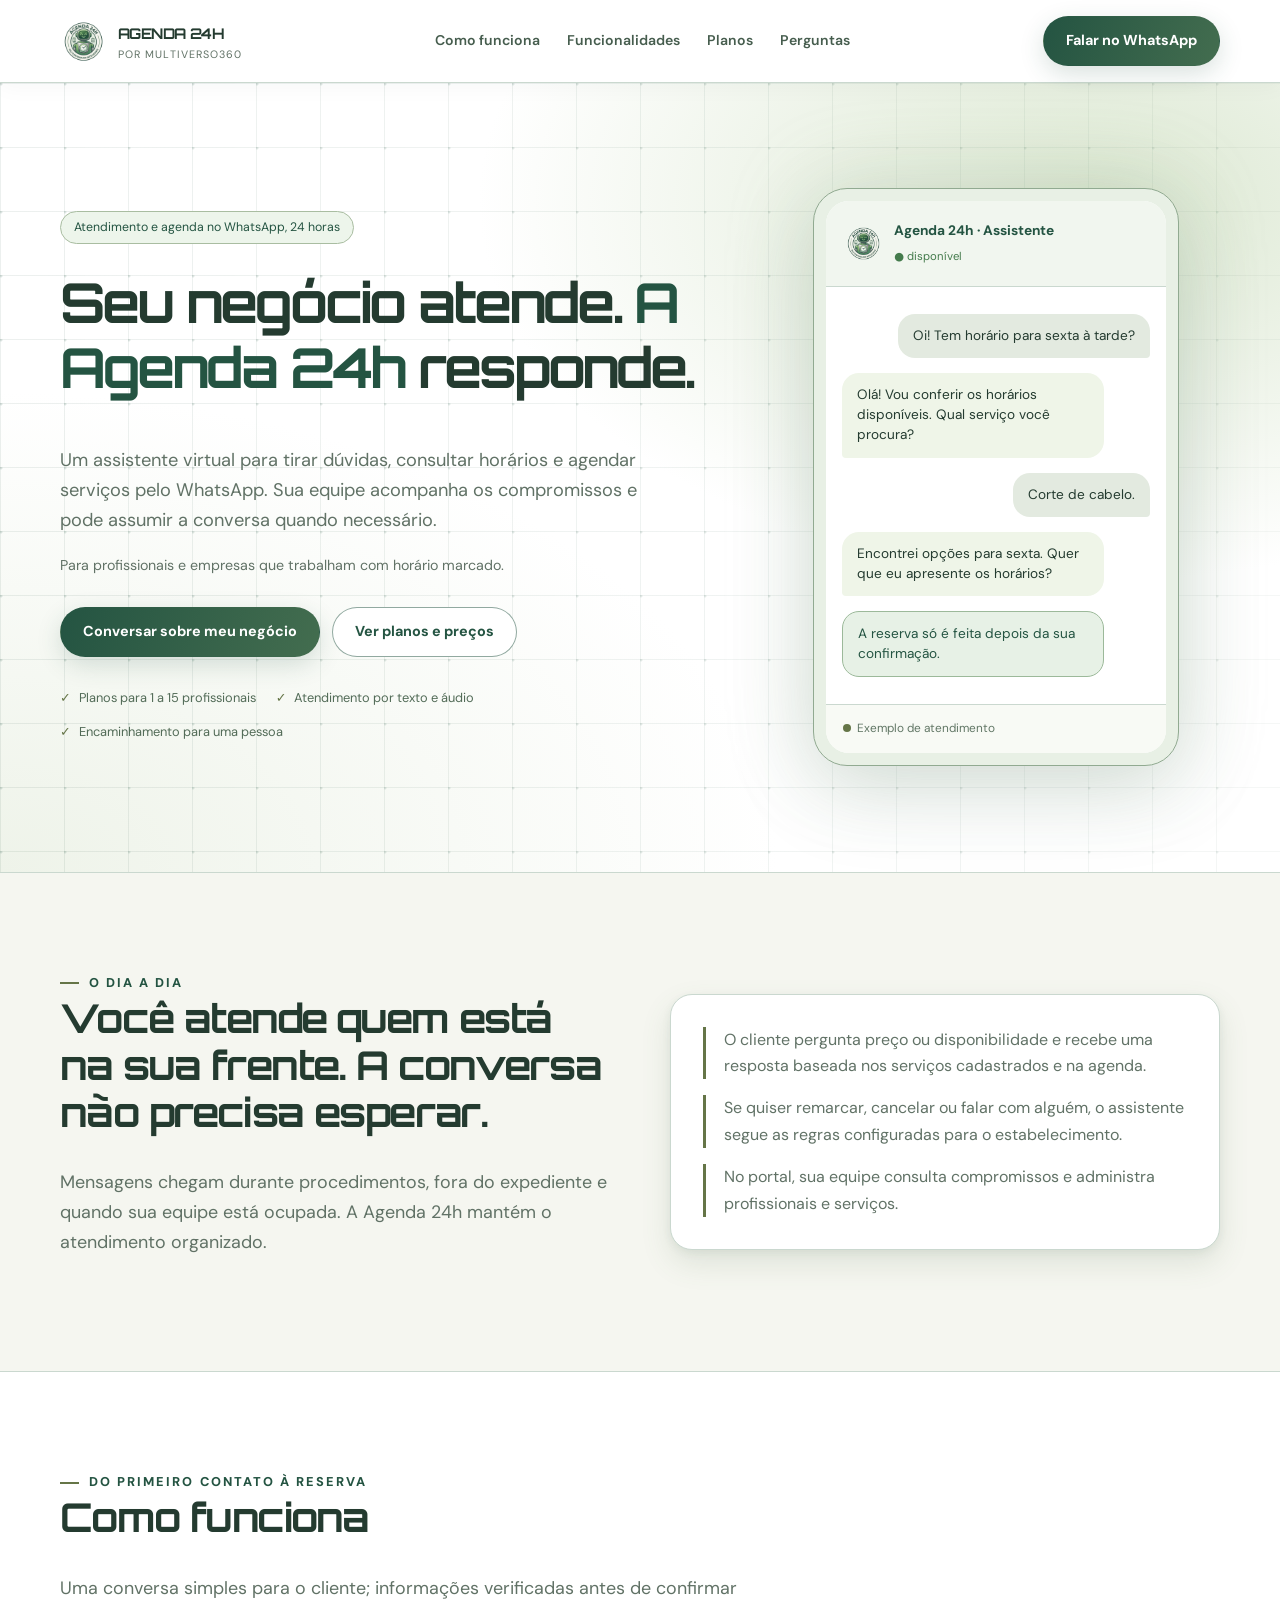
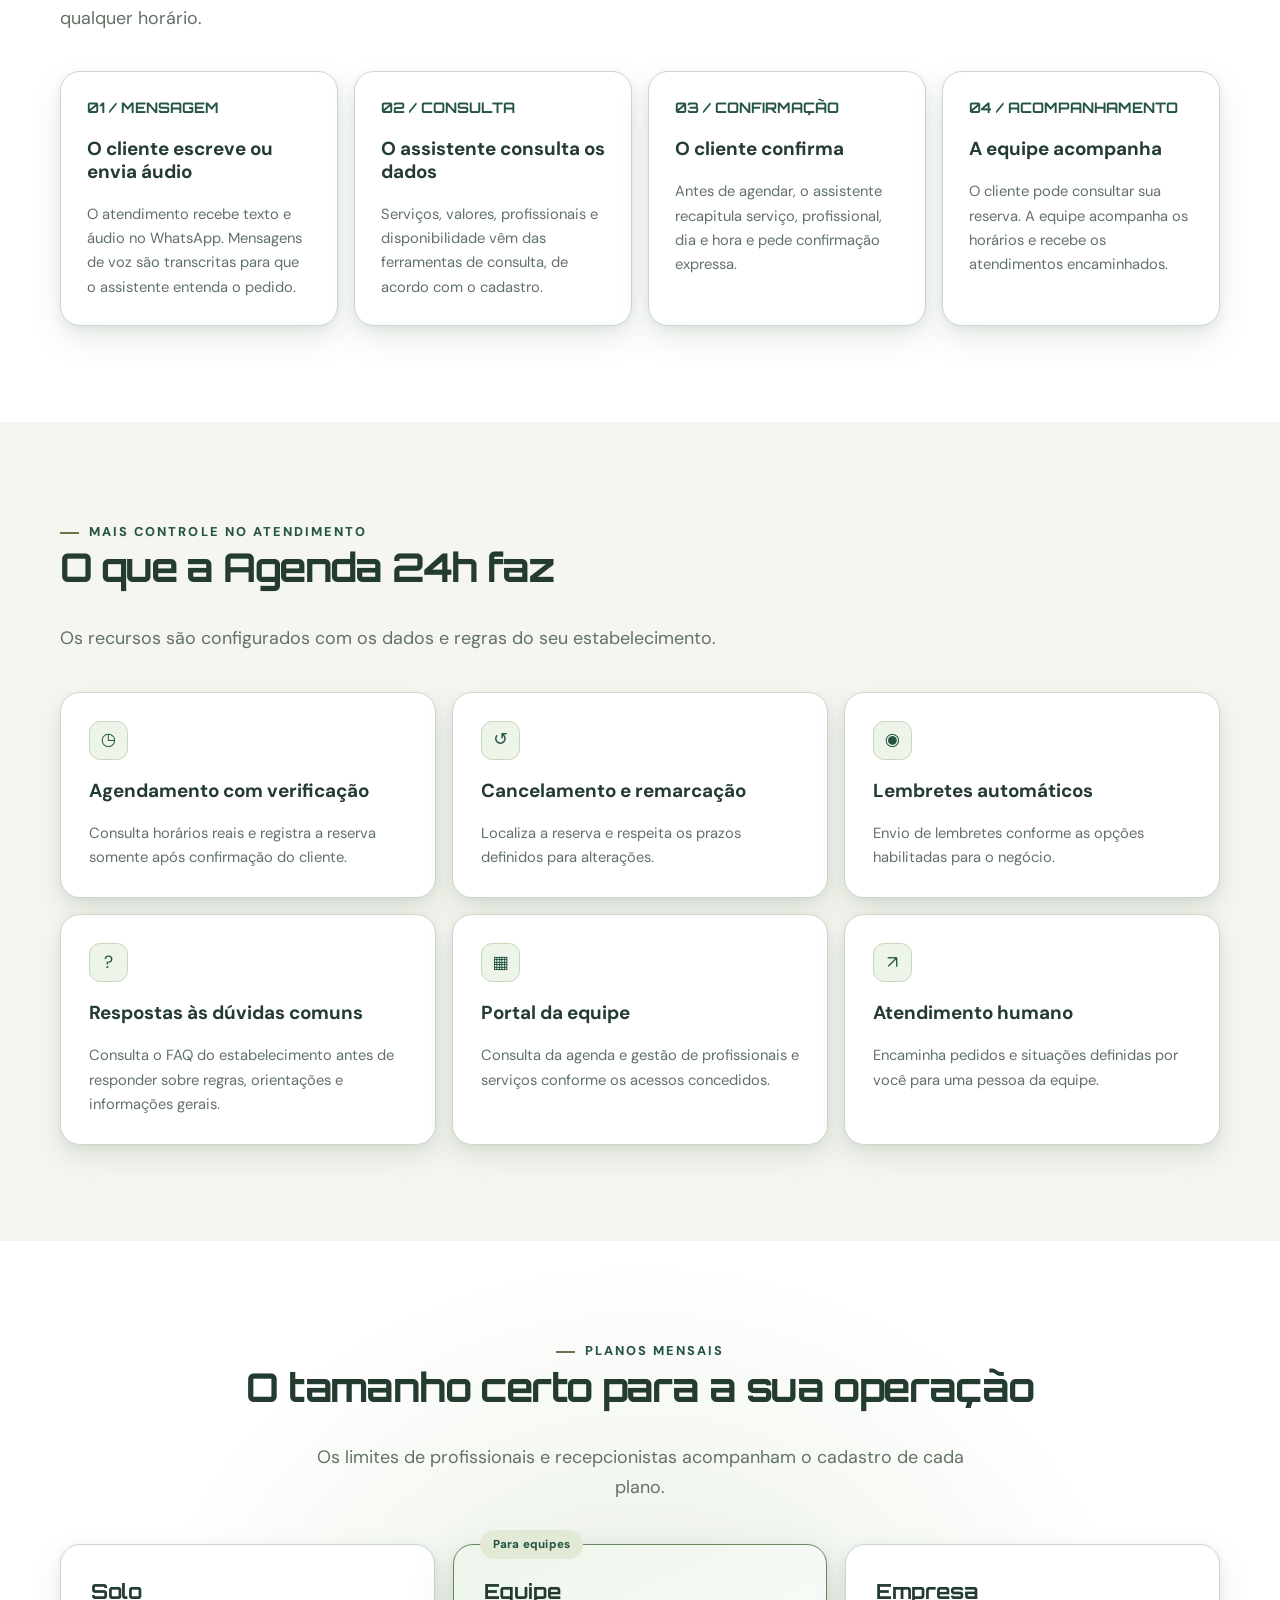
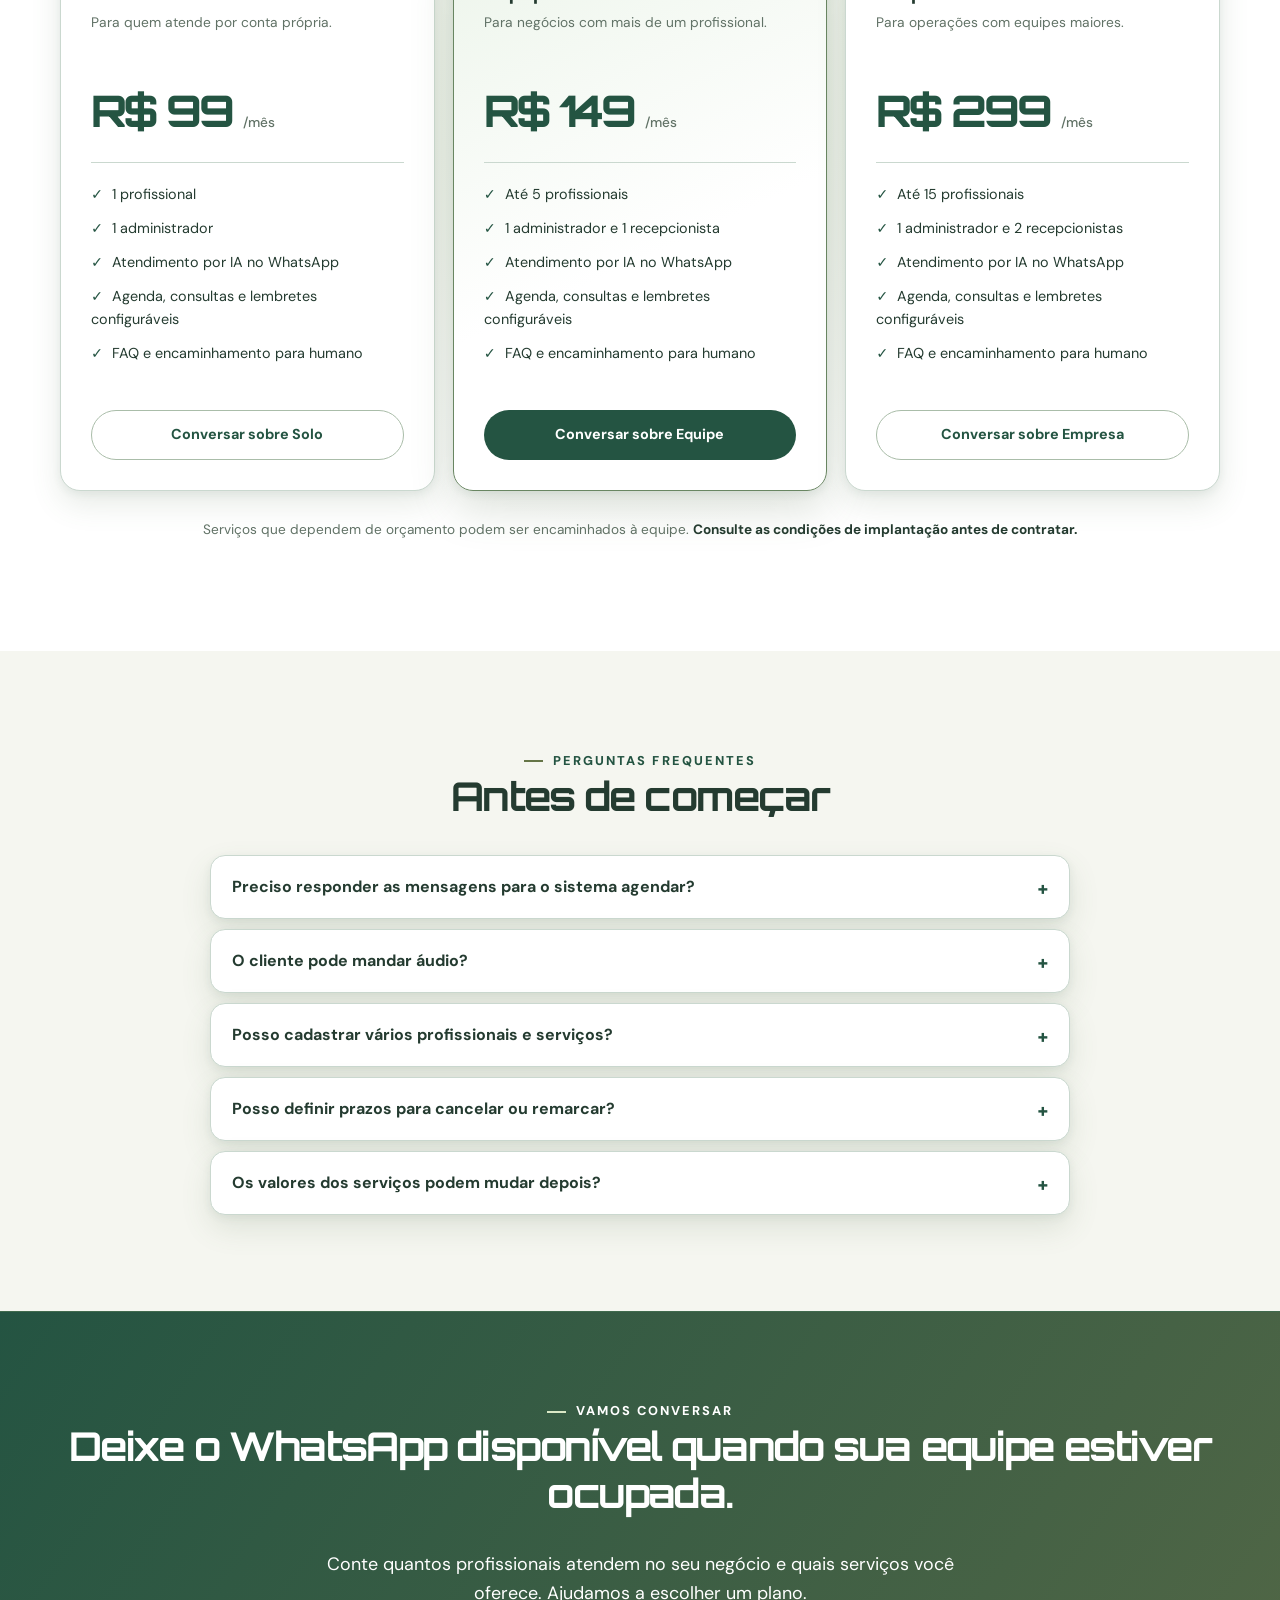
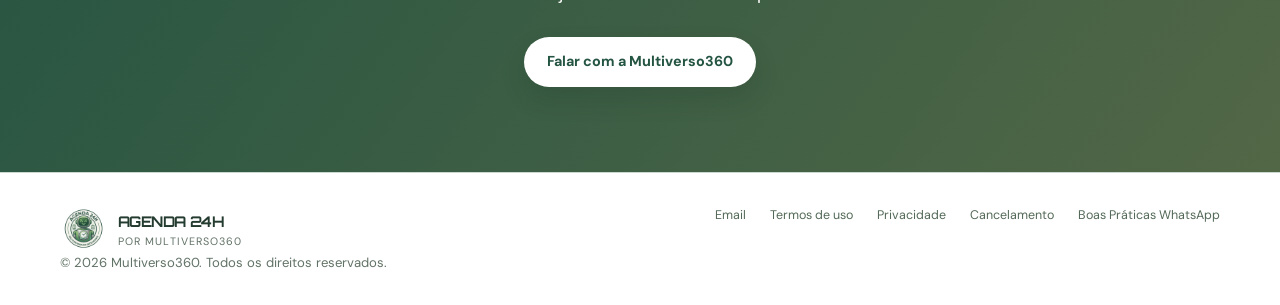
==== index.html @ 189978b4 "Adiciona SEO básico, compartilhamento e página 404" ====
<!doctype html>
<html lang="pt-BR">
<head>
<meta charset="utf-8">
<meta name="viewport" content="width=device-width, initial-scale=1">
<meta name="theme-color" content="#0d1427">
<meta name="description" content="Agenda 24h: atendimento por IA no WhatsApp, agendamentos, lembretes e gestão para profissionais e equipes. Conheça os planos Solo, Equipe e Empresa.">
<title>Agenda 24h | Atendimento e agendamentos no WhatsApp</title>
<link rel="canonical" href="https://agenda24h.multiverso360.com.br/">
<meta property="og:type" content="website">
<meta property="og:locale" content="pt_BR">
<meta property="og:site_name" content="Agenda 24h">
<meta property="og:title" content="Agenda 24h | Atendimento e agendamentos no WhatsApp">
<meta property="og:description" content="Agenda 24h: atendimento por IA no WhatsApp, agendamentos, lembretes e gestão para profissionais e equipes. Conheça os planos Solo, Equipe e Empresa.">
<meta property="og:url" content="https://agenda24h.multiverso360.com.br/">
<meta property="og:image" content="https://agenda24h.multiverso360.com.br/assets/compartilhamento.png">
<meta property="og:image:type" content="image/png">
<meta property="og:image:width" content="1200">
<meta property="og:image:height" content="630">
<meta property="og:image:alt" content="Agenda 24h por Multiverso360 — Atendimento e agendamentos no WhatsApp">
<meta name="twitter:card" content="summary_large_image">
<meta name="twitter:title" content="Agenda 24h | Atendimento e agendamentos no WhatsApp">
<meta name="twitter:description" content="Agenda 24h: atendimento por IA no WhatsApp, agendamentos, lembretes e gestão para profissionais e equipes. Conheça os planos Solo, Equipe e Empresa.">
<meta name="twitter:image" content="https://agenda24h.multiverso360.com.br/assets/compartilhamento.png">
<meta name="twitter:image:alt" content="Agenda 24h por Multiverso360 — Atendimento e agendamentos no WhatsApp">
<link rel="icon" type="image/png" href="assets/logo-agenda24h.png">
<link rel="preconnect" href="https://fonts.googleapis.com">
<link rel="preconnect" href="https://fonts.gstatic.com" crossorigin>
<link href="https://fonts.googleapis.com/css2?family=Orbitron:wght@500;700;800&family=DM+Sans:wght@400;500;600;700&display=swap" rel="stylesheet">
<link rel="stylesheet" href="assets/site.css">
</head>
<body id="top">
<header><div class="wrap header-in"><a class="brand" href="#top"><img src="assets/logo-agenda24h.png" alt="Logotipo Agenda 24h"><span><strong>AGENDA 24H</strong><small>por Multiverso360</small></span></a><nav class="nav" aria-label="Navegação principal"><a href="#como-funciona">Como funciona</a><a href="#funcionalidades">Funcionalidades</a><a href="#planos">Planos</a><a href="#perguntas">Perguntas</a></nav><a class="btn btn-green" href="https://wa.me/message/WZS76EXSH2XUH1">Falar no WhatsApp</a></div></header>
<main>
<section class="hero"><div class="wrap hero-in"><div><span class="chip">Atendimento e agenda no WhatsApp, 24 horas</span><h1>Seu negócio atende. <span class="accent">A Agenda 24h</span> responde.</h1><p>Um assistente virtual para tirar dúvidas, consultar horários e agendar serviços pelo WhatsApp. Sua equipe acompanha os compromissos e pode assumir a conversa quando necessário.</p><p class="small">Para profissionais e empresas que trabalham com horário marcado.</p><div class="hero-actions"><a class="btn btn-green" href="https://wa.me/message/WZS76EXSH2XUH1">Conversar sobre meu negócio</a><a class="btn btn-outline" href="#planos">Ver planos e preços</a></div><ul class="mini-list"><li>Planos para 1 a 15 profissionais</li><li>Atendimento por texto e áudio</li><li>Encaminhamento para uma pessoa</li></ul></div><div class="phone-shell" aria-label="Exemplo ilustrativo de conversa no WhatsApp"><div class="phone"><div class="phone-head"><img src="assets/logo-agenda24h.png" alt=""><span><b>Agenda 24h · Assistente</b><small>● disponível</small></span></div><div class="phone-messages"><div class="bubble client">Oi! Tem horário para sexta à tarde?</div><div class="bubble agent">Olá! Vou conferir os horários disponíveis. Qual serviço você procura?</div><div class="bubble client">Corte de cabelo.</div><div class="bubble agent">Encontrei opções para sexta. Quer que eu apresente os horários?</div><div class="bubble confirm">A reserva só é feita depois da sua confirmação.</div></div><div class="phone-foot"><span class="orange-dot"></span>Exemplo de atendimento</div></div></div></div></section>
<section class="section problem"><div class="wrap problem-grid"><div><span class="eyebrow">O dia a dia</span><h2>Você atende quem está na sua frente. A conversa não precisa esperar.</h2><p class="lead">Mensagens chegam durante procedimentos, fora do expediente e quando sua equipe está ocupada. A Agenda 24h mantém o atendimento organizado.</p></div><div class="problem-card"><p class="orange-line">O cliente pergunta preço ou disponibilidade e recebe uma resposta baseada nos serviços cadastrados e na agenda.</p><p class="orange-line">Se quiser remarcar, cancelar ou falar com alguém, o assistente segue as regras configuradas para o estabelecimento.</p><p class="orange-line">No portal, sua equipe consulta compromissos e administra profissionais e serviços.</p></div></div></section>
<section class="section" id="como-funciona"><div class="wrap"><span class="eyebrow">Do primeiro contato à reserva</span><h2>Como funciona</h2><p class="lead">Uma conversa simples para o cliente; informações verificadas antes de confirmar qualquer horário.</p><div class="steps"><article class="step"><span class="num">01 / MENSAGEM</span><h3>O cliente escreve ou envia áudio</h3><p>O atendimento recebe texto e áudio no WhatsApp. Mensagens de voz são transcritas para que o assistente entenda o pedido.</p></article><article class="step"><span class="num">02 / CONSULTA</span><h3>O assistente consulta os dados</h3><p>Serviços, valores, profissionais e disponibilidade vêm das ferramentas de consulta, de acordo com o cadastro.</p></article><article class="step"><span class="num">03 / CONFIRMAÇÃO</span><h3>O cliente confirma</h3><p>Antes de agendar, o assistente recapitula serviço, profissional, dia e hora e pede confirmação expressa.</p></article><article class="step"><span class="num">04 / ACOMPANHAMENTO</span><h3>A equipe acompanha</h3><p>O cliente pode consultar sua reserva. A equipe acompanha os horários e recebe os atendimentos encaminhados.</p></article></div></div></section>
<section class="section features" id="funcionalidades"><div class="wrap"><span class="eyebrow">Mais controle no atendimento</span><h2>O que a Agenda 24h faz</h2><p class="lead">Os recursos são configurados com os dados e regras do seu estabelecimento.</p><div class="feature-grid"><article class="feature"><span class="icon" aria-hidden="true">◷</span><h3>Agendamento com verificação</h3><p>Consulta horários reais e registra a reserva somente após confirmação do cliente.</p></article><article class="feature"><span class="icon" aria-hidden="true">↺</span><h3>Cancelamento e remarcação</h3><p>Localiza a reserva e respeita os prazos definidos para alterações.</p></article><article class="feature"><span class="icon" aria-hidden="true">◉</span><h3>Lembretes automáticos</h3><p>Envio de lembretes conforme as opções habilitadas para o negócio.</p></article><article class="feature"><span class="icon" aria-hidden="true">?</span><h3>Respostas às dúvidas comuns</h3><p>Consulta o FAQ do estabelecimento antes de responder sobre regras, orientações e informações gerais.</p></article><article class="feature"><span class="icon" aria-hidden="true">▦</span><h3>Portal da equipe</h3><p>Consulta da agenda e gestão de profissionais e serviços conforme os acessos concedidos.</p></article><article class="feature"><span class="icon" aria-hidden="true">↗</span><h3>Atendimento humano</h3><p>Encaminha pedidos e situações definidas por você para uma pessoa da equipe.</p></article></div></div></section>
<section class="section pricing" id="planos"><div class="wrap"><div class="center"><span class="eyebrow">Planos mensais</span><h2>O tamanho certo para a sua operação</h2><p class="lead">Os limites de profissionais e recepcionistas acompanham o cadastro de cada plano.</p></div><div class="price-grid"><article class="price"><h3>Solo</h3><p class="who">Para quem atende por conta própria.</p><div class="amount">R$ 99 <small>/mês</small></div><ul><li>1 profissional</li><li>1 administrador</li><li>Atendimento por IA no WhatsApp</li><li>Agenda, consultas e lembretes configuráveis</li><li>FAQ e encaminhamento para humano</li></ul><a class="btn btn-quiet" href="https://wa.me/message/WZS76EXSH2XUH1">Conversar sobre Solo</a></article><article class="price highlight"><span class="tag">Para equipes</span><h3>Equipe</h3><p class="who">Para negócios com mais de um profissional.</p><div class="amount">R$ 149 <small>/mês</small></div><ul><li>Até 5 profissionais</li><li>1 administrador e 1 recepcionista</li><li>Atendimento por IA no WhatsApp</li><li>Agenda, consultas e lembretes configuráveis</li><li>FAQ e encaminhamento para humano</li></ul><a class="btn btn-light" href="https://wa.me/message/WZS76EXSH2XUH1">Conversar sobre Equipe</a></article><article class="price"><h3>Empresa</h3><p class="who">Para operações com equipes maiores.</p><div class="amount">R$ 299 <small>/mês</small></div><ul><li>Até 15 profissionais</li><li>1 administrador e 2 recepcionistas</li><li>Atendimento por IA no WhatsApp</li><li>Agenda, consultas e lembretes configuráveis</li><li>FAQ e encaminhamento para humano</li></ul><a class="btn btn-quiet" href="https://wa.me/message/WZS76EXSH2XUH1">Conversar sobre Empresa</a></article></div><p class="price-note">Serviços que dependem de orçamento podem ser encaminhados à equipe. <strong>Consulte as condições de implantação antes de contratar.</strong></p></div></section>
<section class="section faq" id="perguntas"><div class="wrap"><div class="center"><span class="eyebrow">Perguntas frequentes</span><h2>Antes de começar</h2></div><div class="faq-list"><details><summary>Preciso responder as mensagens para o sistema agendar?</summary><p>O assistente consulta serviços e agenda, apresenta opções e pode concluir a reserva depois que o cliente confirmar. Pedidos de atendimento humano são encaminhados conforme a configuração.</p></details><details><summary>O cliente pode mandar áudio?</summary><p>Sim. O áudio é transcrito para texto e então processado como uma mensagem do cliente. Imagens, vídeos e outros arquivos não são atendidos pelo assistente.</p></details><details><summary>Posso cadastrar vários profissionais e serviços?</summary><p>Sim. O limite de profissionais depende do plano: Solo admite 1, Equipe até 5 e Empresa até 15. Serviços podem ser vinculados aos profissionais correspondentes.</p></details><details><summary>Posso definir prazos para cancelar ou remarcar?</summary><p>Sim. O atendimento considera os prazos configurados para cancelamento e reagendamento e pede confirmação antes de alterar a reserva.</p></details><details><summary>Os valores dos serviços podem mudar depois?</summary><p>Sim. Serviços e preços são consultados no cadastro atual. Sua equipe pode administrar essas informações conforme as permissões do portal.</p></details></div></div></section>
<section class="cta" id="contato"><div class="wrap center"><span class="eyebrow">Vamos conversar</span><h2>Deixe o WhatsApp disponível quando sua equipe estiver ocupada.</h2><p class="lead">Conte quantos profissionais atendem no seu negócio e quais serviços você oferece. Ajudamos a escolher um plano.</p><a class="btn btn-green" href="https://wa.me/message/WZS76EXSH2XUH1">Falar com a Multiverso360</a></div></section>
</main>
<footer><div class="wrap footer-grid"><div><a class="brand" href="#top"><img src="assets/logo-agenda24h.png" alt="Logotipo Agenda 24h"><span><strong>AGENDA 24H</strong><small>por Multiverso360</small></span></a><p>© 2026 Multiverso360. Todos os direitos reservados.</p></div><div class="footer-links"><a href="mailto:contato@multiverso360.com.br">Email</a><a href="termos/">Termos de uso</a><a href="privacidade/">Privacidade</a><a href="cancelamento/">Cancelamento</a><a href="compliance/">Boas Práticas WhatsApp</a></div></div></footer>
</body>
</html>
---- assets/site.css ----
:root{--bg:#0d1427;--bg-deep:#090e1e;--surface:#17213b;--surface-2:#1b2645;--stroke:#ffffff20;--text:#f4f6fc;--muted:#a5acc3;--purple:#8d48eb;--orange:#ff8b2c;--green:#22c87c;--green-dark:#129b6f;--radius:20px;color-scheme:dark}
*{box-sizing:border-box}html{scroll-behavior:smooth}body{margin:0;background:var(--bg);color:var(--text);font:16px/1.65 'DM Sans',system-ui,sans-serif}a{color:inherit}button{font:inherit}img{max-width:100%;display:block}h1,h2,h3,p{margin-top:0}h1,h2,h3{line-height:1.18}h1,h2,.tech{font-family:'Orbitron','DM Sans',sans-serif}h1{font-size:clamp(2.15rem,4.3vw,4.75rem);letter-spacing:-.055em;max-width:900px}h2{font-size:clamp(1.8rem,3.1vw,3rem);letter-spacing:-.04em}h3{font-size:1.18rem}p{color:var(--muted)}.wrap{width:min(1160px,calc(100% - 42px));margin-inline:auto}.eyebrow{font-size:.8rem;letter-spacing:.16em;text-transform:uppercase;color:#cba0ff;font-weight:800}.eyebrow:before{content:'';display:inline-block;width:19px;height:2px;background:var(--orange);vertical-align:middle;margin-right:10px}.accent{color:var(--orange)}.section{padding:96px 0}.center{text-align:center}.center .lead{margin-inline:auto}.lead{font-size:1.12rem;max-width:690px}.muted{color:var(--muted)}
header{position:sticky;z-index:20;top:0;background:#0d1427e6;border-bottom:1px solid var(--stroke);backdrop-filter:blur(18px)}.header-in{min-height:82px;display:flex;align-items:center;justify-content:space-between;gap:24px}.brand{display:flex;gap:11px;align-items:center;text-decoration:none;white-space:nowrap}.brand img{width:47px;height:47px;border-radius:50%;border:2px solid #ffffff24}.brand strong{font-family:Orbitron,sans-serif;font-size:.92rem;letter-spacing:-.04em}.brand small{display:block;font-size:.67rem;letter-spacing:.1em;color:var(--muted);text-transform:uppercase;line-height:1.2}.nav{display:flex;align-items:center;gap:27px}.nav a{text-decoration:none;color:#c0c6db;font-size:.88rem;font-weight:600}.nav a:hover,.nav a:focus-visible{color:var(--orange)}.btn{display:inline-flex;align-items:center;justify-content:center;gap:10px;min-height:48px;padding:12px 22px;border-radius:999px;font-weight:700;font-size:.9rem;text-decoration:none;border:1px solid transparent;transition:transform .2s,background .2s,box-shadow .2s;cursor:pointer;text-align:center}.btn:hover{transform:translateY(-2px)}.btn:focus-visible,a:focus-visible,summary:focus-visible{outline:3px solid var(--orange);outline-offset:4px}.btn-green{background:linear-gradient(110deg,#0b936d,#2ecb70);color:white;box-shadow:0 7px 28px #0ebc7429}.btn-outline{border-color:#a35aea68;background:#25173f69;color:white}.btn-light{background:#faf8ff;color:#211537}.btn-quiet{background:#ffffff0b;border-color:var(--stroke);color:var(--text)}
.hero{overflow:hidden;position:relative;padding:105px 0 106px;background:radial-gradient(ellipse at 86% 18%,#5f229b50 0,transparent 39%),radial-gradient(ellipse at 0 100%,#e76d2320 0,transparent 40%),var(--bg)}.hero:after{content:'';position:absolute;inset:0;background-image:linear-gradient(#ffffff05 1px,transparent 1px),linear-gradient(90deg,#ffffff05 1px,transparent 1px);background-size:80px 80px;mask-image:linear-gradient(to bottom,#000,transparent);pointer-events:none}.hero-in{position:relative;z-index:1;display:grid;grid-template-columns:1.18fr .82fr;align-items:center;gap:68px}.chip{display:inline-block;border:1px solid #b676ff43;border-radius:99px;padding:5px 13px;color:#ddd3ee;font-size:.77rem;margin-bottom:26px;background:#ffffff0a}.hero p{font-size:1.14rem;max-width:620px}.hero .small{font-size:.89rem;margin-top:18px}.hero-actions{display:flex;flex-wrap:wrap;gap:12px;margin:30px 0}.mini-list{display:flex;gap:13px 20px;flex-wrap:wrap;padding:0;margin:30px 0 0;list-style:none;color:#bac2d4;font-size:.8rem}.mini-list li:before{content:'✓';color:var(--orange);font-weight:800;margin-right:8px}
.phone-shell{max-width:366px;margin:auto;padding:12px;border:1px solid #9448e684;border-radius:34px;box-shadow:0 22px 90px #0009,0 0 80px #7134e025;background:#17213b}.phone{border-radius:23px;overflow:hidden;background:#0a1227;min-height:475px;display:flex;flex-direction:column}.phone-head{display:flex;align-items:center;gap:11px;padding:18px;background:#162440;border-bottom:1px solid #ffffff13}.phone-head img{width:39px;height:39px;border-radius:50%;border:2px solid white}.phone-head b{font-size:.86rem;display:block}.phone-head small{color:#4ce49d;font-size:.71rem}.phone-messages{display:grid;gap:15px;padding:27px 16px;align-content:start;flex:1}.bubble{padding:12px 15px;border-radius:17px;font-size:.85rem;line-height:1.48;max-width:85%}.bubble.client{background:#20385f;justify-self:end;border-bottom-right-radius:4px}.bubble.agent{background:#26204b;justify-self:start;border-bottom-left-radius:4px}.bubble.confirm{background:#153f3a;border:1px solid #32c98775}.phone-foot{padding:14px 17px;color:#8795ae;font-size:.74rem;border-top:1px solid #ffffff12}.orange-dot{width:8px;height:8px;border-radius:50%;background:var(--orange);display:inline-block;margin-right:6px}
.problem{background:var(--bg-deep);border-block:1px solid var(--stroke)}.problem-grid{display:grid;grid-template-columns:1fr 1fr;align-items:center;gap:60px}.problem h2{max-width:640px}.problem-card{border:1px solid var(--stroke);background:#18233d;padding:32px;border-radius:22px;box-shadow:0 20px 60px #0002}.problem-card p:last-child{margin-bottom:0}.orange-line{border-left:3px solid var(--orange);padding-left:18px}
.steps{display:grid;grid-template-columns:repeat(4,1fr);gap:16px;margin-top:38px}.step,.feature,.price{background:var(--surface);border:1px solid var(--stroke);border-radius:20px}.step{padding:26px}.num{color:var(--orange);font:700 .91rem Orbitron,sans-serif;display:block;margin-bottom:21px}.step p,.feature p{margin-bottom:0;font-size:.92rem}.features{background:var(--bg-deep)}.feature-grid{display:grid;grid-template-columns:repeat(3,1fr);gap:16px;margin-top:38px}.feature{padding:28px;min-height:188px}.icon{display:grid;place-items:center;width:39px;height:39px;border:1px solid #a678f155;border-radius:11px;background:#873ad526;color:#e0b1ff;margin-bottom:20px;font-size:1.1rem}
.pricing{background:radial-gradient(ellipse at 50% 45%,#4e238524,transparent 57%),var(--bg)}.price-grid{display:grid;grid-template-columns:repeat(3,1fr);gap:18px;align-items:stretch;margin-top:42px}.price{display:flex;flex-direction:column;padding:30px;position:relative}.price.highlight{border-color:#ad64f3;background:linear-gradient(160deg,#281949 0,#18223e 48%);box-shadow:0 25px 70px #873adb21}.price .tag{position:absolute;top:-15px;left:26px;background:var(--orange);color:#1c1523;border-radius:100px;padding:5px 13px;font-size:.72rem;font-weight:800;letter-spacing:.02em}.price h3{font-family:Orbitron,sans-serif;font-size:1.3rem;margin:4px 0 7px}.price .who{font-size:.86rem;min-height:47px}.amount{font:800 clamp(2.4rem,3.4vw,3.3rem)/1 Orbitron,sans-serif;letter-spacing:-.07em;margin:17px 0 30px}.amount small{font:500 .85rem 'DM Sans',sans-serif;letter-spacing:0;color:var(--muted)}.price ul{list-style:none;padding:20px 0;margin:0 0 24px;border-top:1px solid var(--stroke);display:grid;gap:10px;flex:1}.price li{font-size:.9rem}.price li:before{content:'✓';color:#b37dfc;font-weight:800;padding-right:9px}.price .btn{width:100%}.price-note{margin-top:28px;font-size:.85rem;text-align:center}.price-note strong{color:var(--text)}
.faq{background:var(--bg-deep)}.faq-list{max-width:860px;margin:35px auto 0;display:grid;gap:10px}details{background:var(--surface);border:1px solid var(--stroke);border-radius:15px;padding:17px 21px}summary{cursor:pointer;list-style:none;font-weight:700;display:flex;align-items:center;justify-content:space-between;gap:14px}summary::-webkit-details-marker{display:none}summary:after{content:'+';color:var(--orange);font:500 1.4rem Orbitron,sans-serif}details[open] summary:after{content:'−'}details p{margin:14px 0 0;font-size:.94rem}.cta{padding:85px 0;background:linear-gradient(120deg,#301b57,#132442 56%,#163544);border-top:1px solid #a35aea55}.cta .lead{margin-bottom:28px}footer{padding:32px 0;border-top:1px solid var(--stroke)}.footer-grid{display:flex;align-items:flex-start;justify-content:space-between;gap:30px;flex-wrap:wrap}.footer-grid p{font-size:.82rem;margin:0}.footer-links{display:flex;flex-wrap:wrap;gap:13px 24px}.footer-links a{color:#aeb5ca;text-decoration:none;font-size:.78rem}.footer-links a:hover{color:white}
@media(max-width:900px){.nav{display:none}.hero-in,.problem-grid{grid-template-columns:1fr}.hero{padding-top:72px}.phone-shell{margin:10px auto 0}.steps{grid-template-columns:repeat(2,1fr)}.feature-grid{grid-template-columns:repeat(2,1fr)}.price-grid{grid-template-columns:1fr}.price .who{min-height:0}}@media(max-width:560px){.wrap{width:min(100% - 32px,1160px)}.section{padding:68px 0}.header-in{min-height:72px}.header-in>.btn{padding:10px 13px;min-height:43px;font-size:.76rem}.brand img{width:40px;height:40px}.brand strong{font-size:.73rem}.brand small{font-size:.55rem}.hero{padding:55px 0 70px}.hero-in{gap:38px}.hero p{font-size:1rem}.steps,.feature-grid{grid-template-columns:1fr}.phone{min-height:420px}.problem-grid{gap:18px}.problem-card{padding:22px}.price{padding:26px}}
@media(prefers-reduced-motion:reduce){html{scroll-behavior:auto}.btn{transition:none}.btn:hover{transform:none}}
/* Identidade visual do onboarding Agenda 24h: branco, verde profundo e oliva. */
:root{--bg:#fff;--bg-deep:#f5f6f0;--surface:#fff;--surface-2:#edf5eb;--stroke:#cad8cf;--text:#243b30;--muted:#617266;--purple:#586e4d;--orange:#657547;--green:#245442;--green-dark:#173f30;color-scheme:light}
body{background:#fff;color:var(--text)}
p{color:var(--muted)}
.eyebrow{color:var(--green)}
.eyebrow:before{background:var(--orange)}
.accent{color:var(--green)}
header{background:#ffffffed;border-color:var(--stroke);box-shadow:0 3px 22px #243b300a}
.brand img{border:2px solid #d4e0d1;box-shadow:0 3px 13px #24544218}
.nav a{color:#465d4e}
.nav a:hover,.nav a:focus-visible{color:var(--green)}
.btn:focus-visible,a:focus-visible,summary:focus-visible{outline-color:var(--orange)}
.btn-green{background:linear-gradient(110deg,#245442,#436d4f);color:#fff;box-shadow:0 8px 25px #2454422b}
.btn-green:hover{background:linear-gradient(110deg,#173f30,#245442)}
.btn-outline{border-color:#24544280;background:#fff;color:var(--green)}
.btn-light{background:var(--green);color:#fff}
.btn-quiet{background:#fff;border-color:#aabda9;color:var(--green)}
.hero{background:radial-gradient(ellipse at 86% 15%,#dce8d2 0,transparent 40%),radial-gradient(ellipse at 0 100%,#eef3e9 0,transparent 43%),#fff}
.hero:after{background-image:linear-gradient(#2454420b 1px,transparent 1px),linear-gradient(90deg,#2454420b 1px,transparent 1px)}
.chip{border-color:#a9bda1;background:#edf5eb;color:var(--green)}
.hero .small{color:#617266}
.mini-list{color:#526b57}
.mini-list li:before{color:var(--orange)}
.phone-shell{border-color:#91aa91;background:#e8f0e5;box-shadow:0 25px 85px #24544228,0 0 85px #bccfb44a}
.phone{background:#fff}
.phone-head{background:#f1f6ef;border-bottom:1px solid var(--stroke)}
.phone-head b{color:var(--green)}
.phone-head small{color:#447b4c}
.phone-head img{border-color:#d5e3d1}
.bubble{color:var(--text)}
.bubble.client{background:#e3eae0}
.bubble.agent{background:#eff5e8}
.bubble.confirm{background:#e7f1e6;border-color:#9cb99a;color:#245442}
.phone-foot{color:#627766;border-top-color:var(--stroke);background:#f8faf5}
.orange-dot{background:var(--orange)}
.problem{background:var(--bg-deep);border-color:var(--stroke)}
.problem-card{background:#fff;border-color:var(--stroke);box-shadow:0 18px 45px #2454420b}
.orange-line{border-left-color:var(--orange)}
.step,.feature,.price{background:#fff;border-color:var(--stroke);box-shadow:0 8px 30px #24544208}
.num{color:var(--green)}
.features{background:var(--bg-deep)}
.icon{border-color:#c7d9bd;background:#edf5eb;color:var(--green)}
.pricing{background:radial-gradient(ellipse at 50% 45%,#e7eee2 0,transparent 55%),#fff}
.price.highlight{border-color:#698662;background:linear-gradient(155deg,#edf5eb,#fff 56%);box-shadow:0 25px 70px #24544216}
.price .tag{background:#e2ead5;color:var(--green)}
.amount{color:var(--green)}
.price ul{border-top-color:var(--stroke)}
.price li:before{color:var(--green)}
.faq{background:var(--bg-deep)}
details{background:#fff;border-color:var(--stroke)}
summary:after{color:var(--green)}
.cta{background:linear-gradient(125deg,#245442,#526746);border-top-color:#406a4d}
.cta h2,.cta .eyebrow,.cta p{color:#fff}
.cta .eyebrow:before{background:#dae8c6}
.cta .btn-green{background:#fff;color:#245442;box-shadow:0 12px 25px #142c1d29}
.cta .btn-green:hover{background:#eaf1e6}
footer{background:#fff;border-top-color:var(--stroke)}
.footer-links a{color:#536957}
.footer-links a:hover{color:var(--green)}
/* A malha e os reflexos continuam discretos, mas agora perceptíveis no branco. */
.hero:after{
  background-image:
    radial-gradient(circle at 1px 1px,#24544235 1.2px,transparent 1.8px),
    linear-gradient(#2454421e 1px,transparent 1px),
    linear-gradient(90deg,#2454421e 1px,transparent 1px);
  background-size:64px 64px,64px 64px,64px 64px;
  mask-image:linear-gradient(90deg,#000b,#0008 75%,#0006);
}
.brand img,.phone-head img{border:0;box-shadow:none;background:transparent;border-radius:0}
.step,.feature,.price,.problem-card,details{
  box-shadow:0 13px 30px #586e4d24,0 3px 9px #24544212;
}
.price.highlight{
  box-shadow:0 18px 42px #586e4d35,0 3px 9px #24544215;
}
@media(max-width:560px){
  .header-in{gap:10px}
  .brand{gap:6px}
  .brand img{width:42px;height:42px;flex:none}
  .header-in>.btn{padding:9px 11px;font-size:.73rem;line-height:1.15}
  .hero{padding:42px 0 58px}
  .hero h1{font-size:clamp(1.95rem,8.1vw,2.5rem);letter-spacing:-.045em}
  .hero-actions{display:grid;grid-template-columns:1fr;gap:11px}
  .hero-actions .btn{width:100%;min-height:50px}
  .mini-list{gap:7px 16px;margin-top:22px}
  .phone-shell{width:min(100%,330px);padding:8px;border-radius:27px}
  .phone{min-height:370px;border-radius:21px}
  .phone-messages{gap:10px;padding:17px 13px}
  .bubble{padding:10px 12px;font-size:.81rem}
  .section{padding:58px 0}
  .step,.feature,.price{padding:23px}
  .cta{padding:64px 0}
  .cta .btn{width:100%}
}
@media(max-width:360px){
  .header-in>.btn{max-width:118px;padding:8px}
  .brand strong{font-size:.67rem}
  .brand small{font-size:.49rem}
}
/* Páginas legais: mesmas cores, tipografia, malha e sombras da landing. */
.legal-page{background:#f5f6f0}
.legal-main{
  padding:54px 0 96px;
  background:
    radial-gradient(ellipse at 90% 0,#d9e7d155,transparent 35%),
    linear-gradient(#24544210 1px,transparent 1px),
    linear-gradient(90deg,#24544210 1px,transparent 1px),#f5f6f0;
  background-size:auto,64px 64px,64px 64px,auto;
}
.legal-main .back-link{display:block;max-width:860px;margin:0 auto 26px;color:var(--green);font-weight:700;text-decoration:none}
.legal-main .back-link:hover{text-decoration:underline}
.legal-article{max-width:860px;margin:auto}
.legal-article>header{
  position:static;
  padding:36px 40px;
  background:#fff;
  border:1px solid var(--stroke);
  border-top:4px solid #657547;
  border-radius:20px;
  backdrop-filter:none;
  box-shadow:0 13px 30px #586e4d24,0 3px 9px #24544212;
}
.legal-article>header p:first-child{color:var(--green);font-size:.81rem;text-transform:uppercase;letter-spacing:.12em;font-weight:800}
.legal-article h1{font-size:clamp(1.65rem,3.2vw,2.65rem);letter-spacing:-.035em;margin:12px 0 18px;max-width:100%}
.legal-article>header p:last-child{font-size:.88rem;margin:0}
.legal-article section{
  margin-top:15px;padding:28px 36px;
  background:#fff;border:1px solid var(--stroke);border-radius:18px;
  box-shadow:0 13px 30px #586e4d24,0 3px 9px #24544212;
}
.legal-article h2{font-family:Orbitron,'DM Sans',sans-serif;font-size:clamp(1.06rem,2vw,1.36rem);letter-spacing:-.02em;margin:0 0 16px}
.legal-article h2 span{color:var(--green)}
.legal-article p{margin:0 0 11px;color:#465d4e}
.legal-article p:last-child{margin-bottom:0}
.legal-article ul{margin:10px 0 16px;padding-left:23px;color:#465d4e}
.legal-article li{padding-left:3px;margin-bottom:7px}
.legal-article li::marker{color:var(--green)}
.legal-article strong{color:var(--text)}
.legal-article a{color:var(--green);text-underline-offset:3px}
.legal-page .footer-links{max-width:650px;justify-content:flex-end}
@media(max-width:560px){
  .legal-main{padding:30px 0 60px;background-size:auto,50px 50px,50px 50px,auto}
  .legal-main .back-link{margin-bottom:16px}
  .legal-article>header{padding:24px 20px}
  .legal-article section{padding:23px 20px;margin-top:12px}
  .legal-article h2{line-height:1.4}
  .legal-page .footer-links{justify-content:flex-start}
}
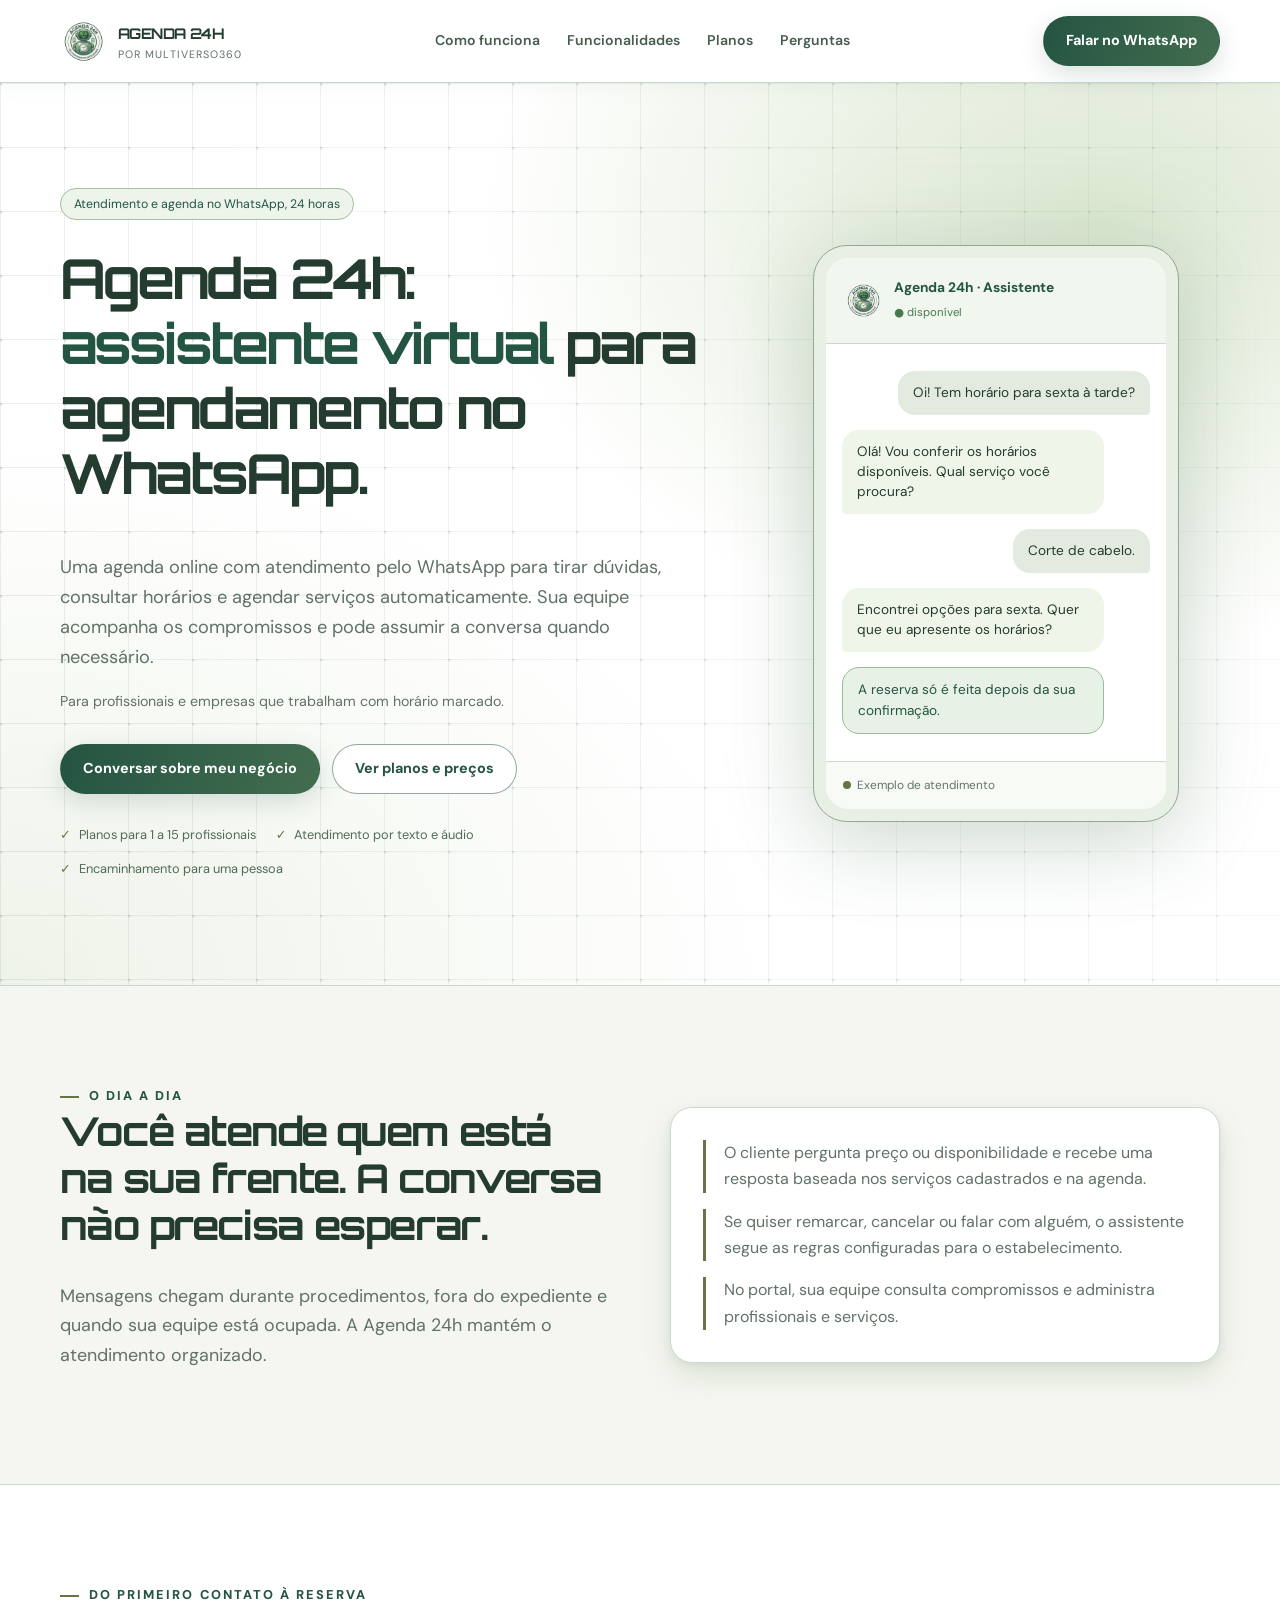
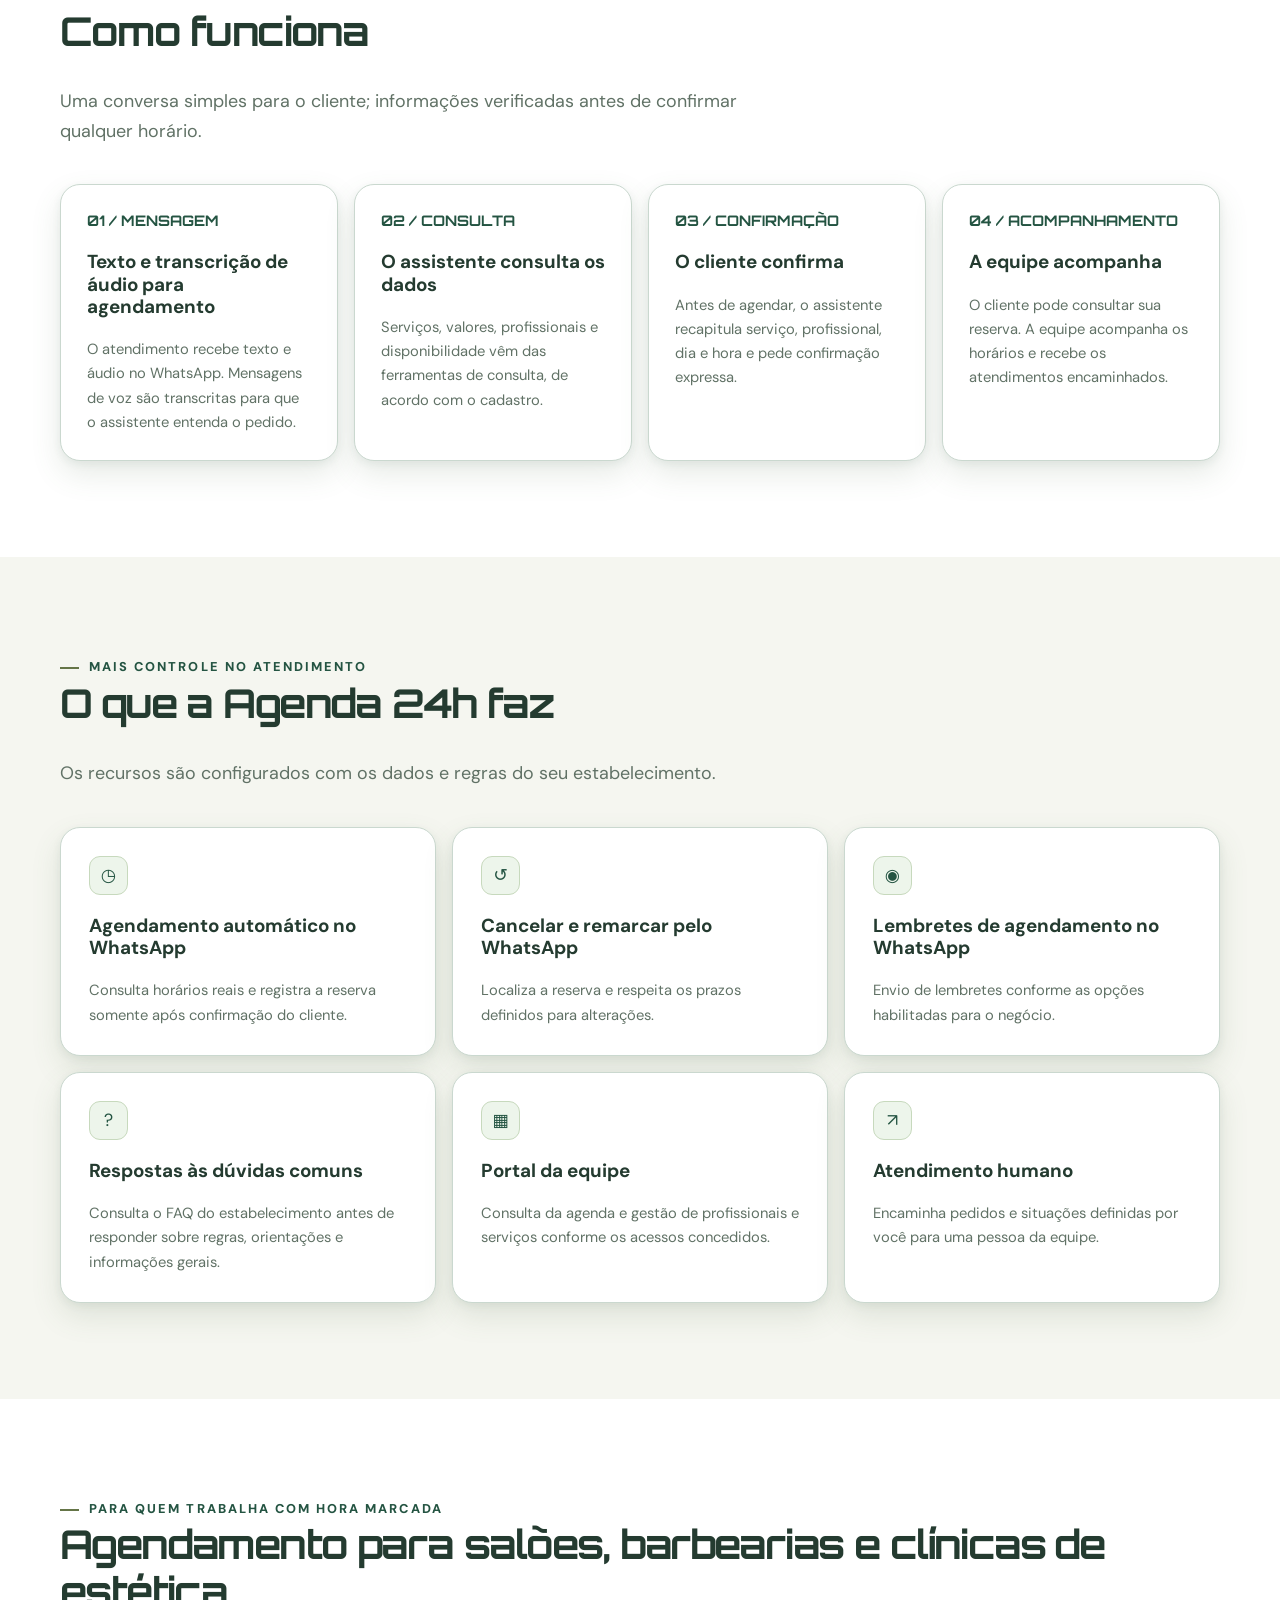
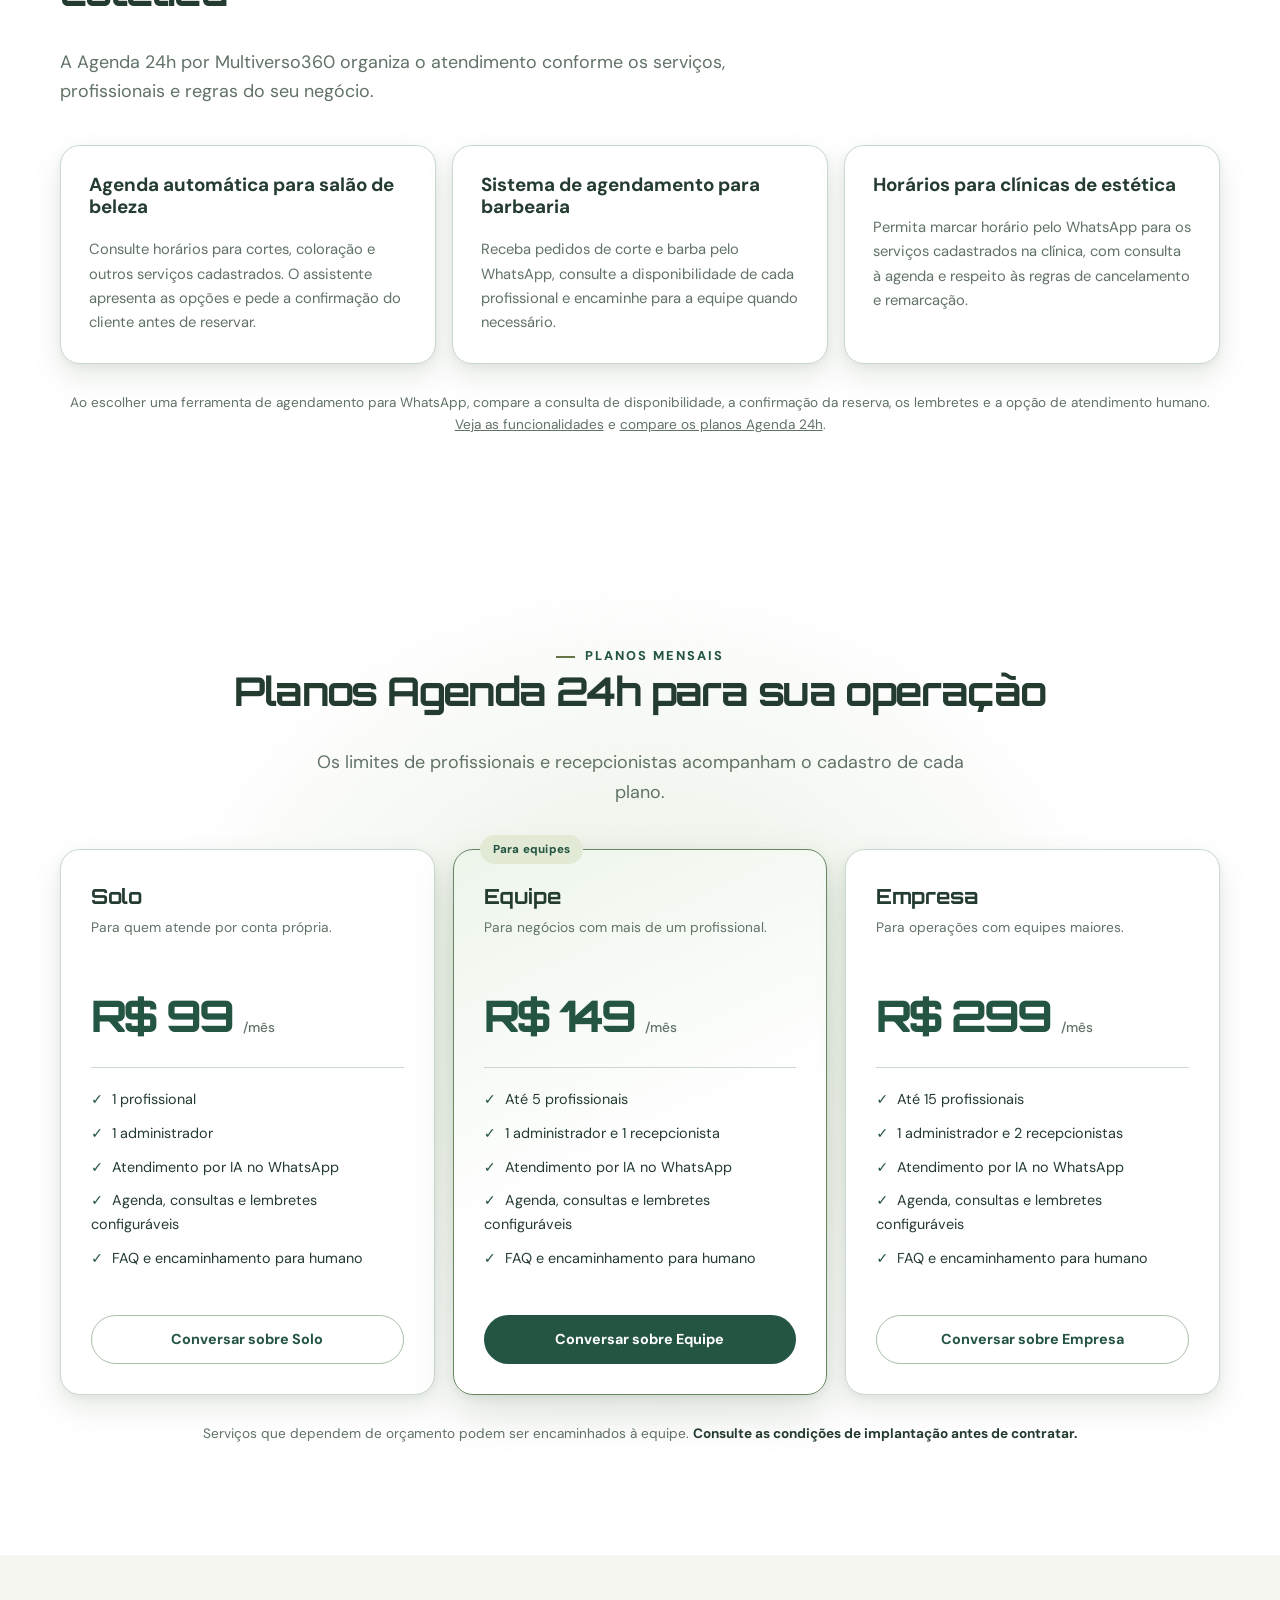
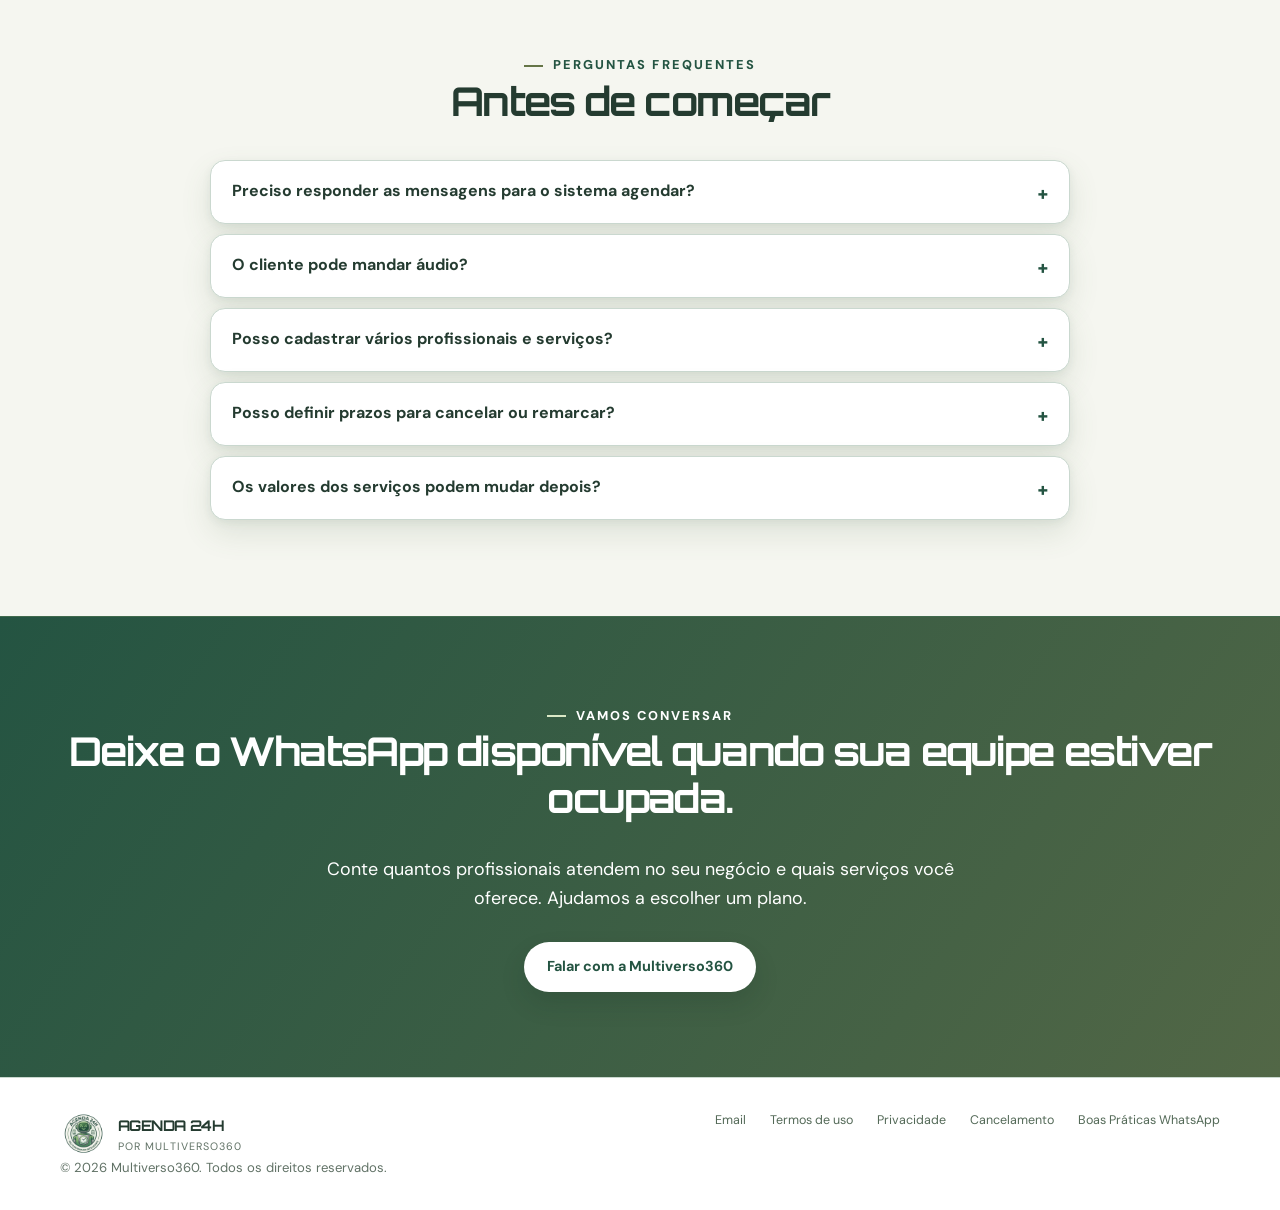
==== commit dde25a21: "Aplica palavras-chave e adiciona verificação do Search Console" ====
--- a/index.html
+++ b/index.html
@@ -2,16 +2,17 @@
 <html lang="pt-BR">
 <head>
 <meta charset="utf-8">
+<meta name="google-site-verification" content="t2CrMDCQaLZrujqn9kYbkGLIVsclf9Ve39tZScOdKpU">
 <meta name="viewport" content="width=device-width, initial-scale=1">
 <meta name="theme-color" content="#0d1427">
-<meta name="description" content="Agenda 24h: atendimento por IA no WhatsApp, agendamentos, lembretes e gestão para profissionais e equipes. Conheça os planos Solo, Equipe e Empresa.">
-<title>Agenda 24h | Atendimento e agendamentos no WhatsApp</title>
+<meta name="description" content="Agenda 24h por Multiverso360: assistente virtual para agendamento automático no WhatsApp, lembretes e remarcações. Conheça os planos para seu negócio.">
+<title>Agendamento automático no WhatsApp | Agenda 24h</title>
 <link rel="canonical" href="https://agenda24h.multiverso360.com.br/">
 <meta property="og:type" content="website">
 <meta property="og:locale" content="pt_BR">
 <meta property="og:site_name" content="Agenda 24h">
-<meta property="og:title" content="Agenda 24h | Atendimento e agendamentos no WhatsApp">
-<meta property="og:description" content="Agenda 24h: atendimento por IA no WhatsApp, agendamentos, lembretes e gestão para profissionais e equipes. Conheça os planos Solo, Equipe e Empresa.">
+<meta property="og:title" content="Agendamento automático no WhatsApp | Agenda 24h">
+<meta property="og:description" content="Agenda 24h por Multiverso360: assistente virtual para agendamento automático no WhatsApp, lembretes e remarcações. Conheça os planos para seu negócio.">
 <meta property="og:url" content="https://agenda24h.multiverso360.com.br/">
 <meta property="og:image" content="https://agenda24h.multiverso360.com.br/assets/compartilhamento.png">
 <meta property="og:image:type" content="image/png">
@@ -19,8 +20,8 @@
 <meta property="og:image:height" content="630">
 <meta property="og:image:alt" content="Agenda 24h por Multiverso360 — Atendimento e agendamentos no WhatsApp">
 <meta name="twitter:card" content="summary_large_image">
-<meta name="twitter:title" content="Agenda 24h | Atendimento e agendamentos no WhatsApp">
-<meta name="twitter:description" content="Agenda 24h: atendimento por IA no WhatsApp, agendamentos, lembretes e gestão para profissionais e equipes. Conheça os planos Solo, Equipe e Empresa.">
+<meta name="twitter:title" content="Agendamento automático no WhatsApp | Agenda 24h">
+<meta name="twitter:description" content="Agenda 24h por Multiverso360: assistente virtual para agendamento automático no WhatsApp, lembretes e remarcações. Conheça os planos para seu negócio.">
 <meta name="twitter:image" content="https://agenda24h.multiverso360.com.br/assets/compartilhamento.png">
 <meta name="twitter:image:alt" content="Agenda 24h por Multiverso360 — Atendimento e agendamentos no WhatsApp">
 <link rel="icon" type="image/png" href="assets/logo-agenda24h.png">
@@ -28,15 +29,112 @@
 <link rel="preconnect" href="https://fonts.gstatic.com" crossorigin>
 <link href="https://fonts.googleapis.com/css2?family=Orbitron:wght@500;700;800&family=DM+Sans:wght@400;500;600;700&display=swap" rel="stylesheet">
 <link rel="stylesheet" href="assets/site.css">
+<script defer src="assets/analytics.js"></script>
+<script type="application/ld+json">
+{
+  "@context": "https://schema.org",
+  "@graph": [
+    {
+      "@type": "Organization",
+      "@id": "https://agenda24h.multiverso360.com.br/#organizacao",
+      "name": "Multiverso360",
+      "logo": "https://agenda24h.multiverso360.com.br/assets/logo-agenda24h.png",
+      "email": "contato@multiverso360.com.br"
+    },
+    {
+      "@type": "WebSite",
+      "@id": "https://agenda24h.multiverso360.com.br/#site",
+      "url": "https://agenda24h.multiverso360.com.br/",
+      "name": "Agenda 24h",
+      "inLanguage": "pt-BR",
+      "publisher": {
+        "@id": "https://agenda24h.multiverso360.com.br/#organizacao"
+      }
+    },
+    {
+      "@type": "SoftwareApplication",
+      "@id": "https://agenda24h.multiverso360.com.br/#software",
+      "name": "Agenda 24h",
+      "url": "https://agenda24h.multiverso360.com.br/",
+      "description": "Agenda 24h por Multiverso360: assistente virtual para agendamento automático no WhatsApp, lembretes e remarcações. Conheça os planos para seu negócio.",
+      "applicationCategory": "BusinessApplication",
+      "inLanguage": "pt-BR",
+      "publisher": {
+        "@id": "https://agenda24h.multiverso360.com.br/#organizacao"
+      },
+      "featureList": [
+        "Agendamento automático no WhatsApp",
+        "Cancelar e remarcar pelo WhatsApp",
+        "Lembretes de agendamento no WhatsApp",
+        "Respostas às dúvidas comuns",
+        "Portal da equipe",
+        "Atendimento humano"
+      ]
+    },
+    {
+      "@type": "FAQPage",
+      "@id": "https://agenda24h.multiverso360.com.br/#perguntas",
+      "url": "https://agenda24h.multiverso360.com.br/#perguntas",
+      "inLanguage": "pt-BR",
+      "isPartOf": {
+        "@id": "https://agenda24h.multiverso360.com.br/#site"
+      },
+      "mainEntity": [
+        {
+          "@type": "Question",
+          "name": "Preciso responder as mensagens para o sistema agendar?",
+          "acceptedAnswer": {
+            "@type": "Answer",
+            "text": "O assistente consulta serviços e agenda, apresenta opções e pode concluir a reserva depois que o cliente confirmar. Pedidos de atendimento humano são encaminhados conforme a configuração."
+          }
+        },
+        {
+          "@type": "Question",
+          "name": "O cliente pode mandar áudio?",
+          "acceptedAnswer": {
+            "@type": "Answer",
+            "text": "Sim. O áudio é transcrito para texto e então processado como uma mensagem do cliente. Imagens, vídeos e outros arquivos não são atendidos pelo assistente."
+          }
+        },
+        {
+          "@type": "Question",
+          "name": "Posso cadastrar vários profissionais e serviços?",
+          "acceptedAnswer": {
+            "@type": "Answer",
+            "text": "Sim. O limite de profissionais depende do plano: Solo admite 1, Equipe até 5 e Empresa até 15. Serviços podem ser vinculados aos profissionais correspondentes."
+          }
+        },
+        {
+          "@type": "Question",
+          "name": "Posso definir prazos para cancelar ou remarcar?",
+          "acceptedAnswer": {
+            "@type": "Answer",
+            "text": "Sim. O atendimento considera os prazos configurados para cancelamento e reagendamento e pede confirmação antes de alterar a reserva."
+          }
+        },
+        {
+          "@type": "Question",
+          "name": "Os valores dos serviços podem mudar depois?",
+          "acceptedAnswer": {
+            "@type": "Answer",
+            "text": "Sim. Serviços e preços são consultados no cadastro atual. Sua equipe pode administrar essas informações conforme as permissões do portal."
+          }
+        }
+      ]
+    }
+  ]
+}
+</script>
 </head>
 <body id="top">
 <header><div class="wrap header-in"><a class="brand" href="#top"><img src="assets/logo-agenda24h.png" alt="Logotipo Agenda 24h"><span><strong>AGENDA 24H</strong><small>por Multiverso360</small></span></a><nav class="nav" aria-label="Navegação principal"><a href="#como-funciona">Como funciona</a><a href="#funcionalidades">Funcionalidades</a><a href="#planos">Planos</a><a href="#perguntas">Perguntas</a></nav><a class="btn btn-green" href="https://wa.me/message/WZS76EXSH2XUH1">Falar no WhatsApp</a></div></header>
 <main>
-<section class="hero"><div class="wrap hero-in"><div><span class="chip">Atendimento e agenda no WhatsApp, 24 horas</span><h1>Seu negócio atende. <span class="accent">A Agenda 24h</span> responde.</h1><p>Um assistente virtual para tirar dúvidas, consultar horários e agendar serviços pelo WhatsApp. Sua equipe acompanha os compromissos e pode assumir a conversa quando necessário.</p><p class="small">Para profissionais e empresas que trabalham com horário marcado.</p><div class="hero-actions"><a class="btn btn-green" href="https://wa.me/message/WZS76EXSH2XUH1">Conversar sobre meu negócio</a><a class="btn btn-outline" href="#planos">Ver planos e preços</a></div><ul class="mini-list"><li>Planos para 1 a 15 profissionais</li><li>Atendimento por texto e áudio</li><li>Encaminhamento para uma pessoa</li></ul></div><div class="phone-shell" aria-label="Exemplo ilustrativo de conversa no WhatsApp"><div class="phone"><div class="phone-head"><img src="assets/logo-agenda24h.png" alt=""><span><b>Agenda 24h · Assistente</b><small>● disponível</small></span></div><div class="phone-messages"><div class="bubble client">Oi! Tem horário para sexta à tarde?</div><div class="bubble agent">Olá! Vou conferir os horários disponíveis. Qual serviço você procura?</div><div class="bubble client">Corte de cabelo.</div><div class="bubble agent">Encontrei opções para sexta. Quer que eu apresente os horários?</div><div class="bubble confirm">A reserva só é feita depois da sua confirmação.</div></div><div class="phone-foot"><span class="orange-dot"></span>Exemplo de atendimento</div></div></div></div></section>
+<section class="hero"><div class="wrap hero-in"><div><span class="chip">Atendimento e agenda no WhatsApp, 24 horas</span><h1>Agenda 24h: <span class="accent">assistente virtual</span> para agendamento no WhatsApp.</h1><p>Uma agenda online com atendimento pelo WhatsApp para tirar dúvidas, consultar horários e agendar serviços automaticamente. Sua equipe acompanha os compromissos e pode assumir a conversa quando necessário.</p><p class="small">Para profissionais e empresas que trabalham com horário marcado.</p><div class="hero-actions"><a class="btn btn-green" href="https://wa.me/message/WZS76EXSH2XUH1">Conversar sobre meu negócio</a><a class="btn btn-outline" href="#planos">Ver planos e preços</a></div><ul class="mini-list"><li>Planos para 1 a 15 profissionais</li><li>Atendimento por texto e áudio</li><li>Encaminhamento para uma pessoa</li></ul></div><div class="phone-shell" aria-label="Exemplo ilustrativo de conversa no WhatsApp"><div class="phone"><div class="phone-head"><img src="assets/logo-agenda24h.png" alt=""><span><b>Agenda 24h · Assistente</b><small>● disponível</small></span></div><div class="phone-messages"><div class="bubble client">Oi! Tem horário para sexta à tarde?</div><div class="bubble agent">Olá! Vou conferir os horários disponíveis. Qual serviço você procura?</div><div class="bubble client">Corte de cabelo.</div><div class="bubble agent">Encontrei opções para sexta. Quer que eu apresente os horários?</div><div class="bubble confirm">A reserva só é feita depois da sua confirmação.</div></div><div class="phone-foot"><span class="orange-dot"></span>Exemplo de atendimento</div></div></div></div></section>
 <section class="section problem"><div class="wrap problem-grid"><div><span class="eyebrow">O dia a dia</span><h2>Você atende quem está na sua frente. A conversa não precisa esperar.</h2><p class="lead">Mensagens chegam durante procedimentos, fora do expediente e quando sua equipe está ocupada. A Agenda 24h mantém o atendimento organizado.</p></div><div class="problem-card"><p class="orange-line">O cliente pergunta preço ou disponibilidade e recebe uma resposta baseada nos serviços cadastrados e na agenda.</p><p class="orange-line">Se quiser remarcar, cancelar ou falar com alguém, o assistente segue as regras configuradas para o estabelecimento.</p><p class="orange-line">No portal, sua equipe consulta compromissos e administra profissionais e serviços.</p></div></div></section>
-<section class="section" id="como-funciona"><div class="wrap"><span class="eyebrow">Do primeiro contato à reserva</span><h2>Como funciona</h2><p class="lead">Uma conversa simples para o cliente; informações verificadas antes de confirmar qualquer horário.</p><div class="steps"><article class="step"><span class="num">01 / MENSAGEM</span><h3>O cliente escreve ou envia áudio</h3><p>O atendimento recebe texto e áudio no WhatsApp. Mensagens de voz são transcritas para que o assistente entenda o pedido.</p></article><article class="step"><span class="num">02 / CONSULTA</span><h3>O assistente consulta os dados</h3><p>Serviços, valores, profissionais e disponibilidade vêm das ferramentas de consulta, de acordo com o cadastro.</p></article><article class="step"><span class="num">03 / CONFIRMAÇÃO</span><h3>O cliente confirma</h3><p>Antes de agendar, o assistente recapitula serviço, profissional, dia e hora e pede confirmação expressa.</p></article><article class="step"><span class="num">04 / ACOMPANHAMENTO</span><h3>A equipe acompanha</h3><p>O cliente pode consultar sua reserva. A equipe acompanha os horários e recebe os atendimentos encaminhados.</p></article></div></div></section>
-<section class="section features" id="funcionalidades"><div class="wrap"><span class="eyebrow">Mais controle no atendimento</span><h2>O que a Agenda 24h faz</h2><p class="lead">Os recursos são configurados com os dados e regras do seu estabelecimento.</p><div class="feature-grid"><article class="feature"><span class="icon" aria-hidden="true">◷</span><h3>Agendamento com verificação</h3><p>Consulta horários reais e registra a reserva somente após confirmação do cliente.</p></article><article class="feature"><span class="icon" aria-hidden="true">↺</span><h3>Cancelamento e remarcação</h3><p>Localiza a reserva e respeita os prazos definidos para alterações.</p></article><article class="feature"><span class="icon" aria-hidden="true">◉</span><h3>Lembretes automáticos</h3><p>Envio de lembretes conforme as opções habilitadas para o negócio.</p></article><article class="feature"><span class="icon" aria-hidden="true">?</span><h3>Respostas às dúvidas comuns</h3><p>Consulta o FAQ do estabelecimento antes de responder sobre regras, orientações e informações gerais.</p></article><article class="feature"><span class="icon" aria-hidden="true">▦</span><h3>Portal da equipe</h3><p>Consulta da agenda e gestão de profissionais e serviços conforme os acessos concedidos.</p></article><article class="feature"><span class="icon" aria-hidden="true">↗</span><h3>Atendimento humano</h3><p>Encaminha pedidos e situações definidas por você para uma pessoa da equipe.</p></article></div></div></section>
-<section class="section pricing" id="planos"><div class="wrap"><div class="center"><span class="eyebrow">Planos mensais</span><h2>O tamanho certo para a sua operação</h2><p class="lead">Os limites de profissionais e recepcionistas acompanham o cadastro de cada plano.</p></div><div class="price-grid"><article class="price"><h3>Solo</h3><p class="who">Para quem atende por conta própria.</p><div class="amount">R$ 99 <small>/mês</small></div><ul><li>1 profissional</li><li>1 administrador</li><li>Atendimento por IA no WhatsApp</li><li>Agenda, consultas e lembretes configuráveis</li><li>FAQ e encaminhamento para humano</li></ul><a class="btn btn-quiet" href="https://wa.me/message/WZS76EXSH2XUH1">Conversar sobre Solo</a></article><article class="price highlight"><span class="tag">Para equipes</span><h3>Equipe</h3><p class="who">Para negócios com mais de um profissional.</p><div class="amount">R$ 149 <small>/mês</small></div><ul><li>Até 5 profissionais</li><li>1 administrador e 1 recepcionista</li><li>Atendimento por IA no WhatsApp</li><li>Agenda, consultas e lembretes configuráveis</li><li>FAQ e encaminhamento para humano</li></ul><a class="btn btn-light" href="https://wa.me/message/WZS76EXSH2XUH1">Conversar sobre Equipe</a></article><article class="price"><h3>Empresa</h3><p class="who">Para operações com equipes maiores.</p><div class="amount">R$ 299 <small>/mês</small></div><ul><li>Até 15 profissionais</li><li>1 administrador e 2 recepcionistas</li><li>Atendimento por IA no WhatsApp</li><li>Agenda, consultas e lembretes configuráveis</li><li>FAQ e encaminhamento para humano</li></ul><a class="btn btn-quiet" href="https://wa.me/message/WZS76EXSH2XUH1">Conversar sobre Empresa</a></article></div><p class="price-note">Serviços que dependem de orçamento podem ser encaminhados à equipe. <strong>Consulte as condições de implantação antes de contratar.</strong></p></div></section>
+<section class="section" id="como-funciona"><div class="wrap"><span class="eyebrow">Do primeiro contato à reserva</span><h2>Como funciona</h2><p class="lead">Uma conversa simples para o cliente; informações verificadas antes de confirmar qualquer horário.</p><div class="steps"><article class="step"><span class="num">01 / MENSAGEM</span><h3>Texto e transcrição de áudio para agendamento</h3><p>O atendimento recebe texto e áudio no WhatsApp. Mensagens de voz são transcritas para que o assistente entenda o pedido.</p></article><article class="step"><span class="num">02 / CONSULTA</span><h3>O assistente consulta os dados</h3><p>Serviços, valores, profissionais e disponibilidade vêm das ferramentas de consulta, de acordo com o cadastro.</p></article><article class="step"><span class="num">03 / CONFIRMAÇÃO</span><h3>O cliente confirma</h3><p>Antes de agendar, o assistente recapitula serviço, profissional, dia e hora e pede confirmação expressa.</p></article><article class="step"><span class="num">04 / ACOMPANHAMENTO</span><h3>A equipe acompanha</h3><p>O cliente pode consultar sua reserva. A equipe acompanha os horários e recebe os atendimentos encaminhados.</p></article></div></div></section>
+<section class="section features" id="funcionalidades"><div class="wrap"><span class="eyebrow">Mais controle no atendimento</span><h2>O que a Agenda 24h faz</h2><p class="lead">Os recursos são configurados com os dados e regras do seu estabelecimento.</p><div class="feature-grid"><article class="feature"><span class="icon" aria-hidden="true">◷</span><h3>Agendamento automático no WhatsApp</h3><p>Consulta horários reais e registra a reserva somente após confirmação do cliente.</p></article><article class="feature"><span class="icon" aria-hidden="true">↺</span><h3>Cancelar e remarcar pelo WhatsApp</h3><p>Localiza a reserva e respeita os prazos definidos para alterações.</p></article><article class="feature"><span class="icon" aria-hidden="true">◉</span><h3>Lembretes de agendamento no WhatsApp</h3><p>Envio de lembretes conforme as opções habilitadas para o negócio.</p></article><article class="feature"><span class="icon" aria-hidden="true">?</span><h3>Respostas às dúvidas comuns</h3><p>Consulta o FAQ do estabelecimento antes de responder sobre regras, orientações e informações gerais.</p></article><article class="feature"><span class="icon" aria-hidden="true">▦</span><h3>Portal da equipe</h3><p>Consulta da agenda e gestão de profissionais e serviços conforme os acessos concedidos.</p></article><article class="feature"><span class="icon" aria-hidden="true">↗</span><h3>Atendimento humano</h3><p>Encaminha pedidos e situações definidas por você para uma pessoa da equipe.</p></article></div></div></section>
+<section class="section" id="para-quem"><div class="wrap"><span class="eyebrow">Para quem trabalha com hora marcada</span><h2>Agendamento para salões, barbearias e clínicas de estética</h2><p class="lead">A Agenda 24h por Multiverso360 organiza o atendimento conforme os serviços, profissionais e regras do seu negócio.</p><div class="feature-grid"><article class="feature"><h3>Agenda automática para salão de beleza</h3><p>Consulte horários para cortes, coloração e outros serviços cadastrados. O assistente apresenta as opções e pede a confirmação do cliente antes de reservar.</p></article><article class="feature"><h3>Sistema de agendamento para barbearia</h3><p>Receba pedidos de corte e barba pelo WhatsApp, consulte a disponibilidade de cada profissional e encaminhe para a equipe quando necessário.</p></article><article class="feature"><h3>Horários para clínicas de estética</h3><p>Permita marcar horário pelo WhatsApp para os serviços cadastrados na clínica, com consulta à agenda e respeito às regras de cancelamento e remarcação.</p></article></div><p class="price-note">Ao escolher uma ferramenta de agendamento para WhatsApp, compare a consulta de disponibilidade, a confirmação da reserva, os lembretes e a opção de atendimento humano. <a href="#funcionalidades">Veja as funcionalidades</a> e <a href="#planos">compare os planos Agenda 24h</a>.</p></div></section>
+<section class="section pricing" id="planos"><div class="wrap"><div class="center"><span class="eyebrow">Planos mensais</span><h2>Planos Agenda 24h para sua operação</h2><p class="lead">Os limites de profissionais e recepcionistas acompanham o cadastro de cada plano.</p></div><div class="price-grid"><article class="price"><h3>Solo</h3><p class="who">Para quem atende por conta própria.</p><div class="amount">R$ 99 <small>/mês</small></div><ul><li>1 profissional</li><li>1 administrador</li><li>Atendimento por IA no WhatsApp</li><li>Agenda, consultas e lembretes configuráveis</li><li>FAQ e encaminhamento para humano</li></ul><a class="btn btn-quiet" href="https://wa.me/message/WZS76EXSH2XUH1">Conversar sobre Solo</a></article><article class="price highlight"><span class="tag">Para equipes</span><h3>Equipe</h3><p class="who">Para negócios com mais de um profissional.</p><div class="amount">R$ 149 <small>/mês</small></div><ul><li>Até 5 profissionais</li><li>1 administrador e 1 recepcionista</li><li>Atendimento por IA no WhatsApp</li><li>Agenda, consultas e lembretes configuráveis</li><li>FAQ e encaminhamento para humano</li></ul><a class="btn btn-light" href="https://wa.me/message/WZS76EXSH2XUH1">Conversar sobre Equipe</a></article><article class="price"><h3>Empresa</h3><p class="who">Para operações com equipes maiores.</p><div class="amount">R$ 299 <small>/mês</small></div><ul><li>Até 15 profissionais</li><li>1 administrador e 2 recepcionistas</li><li>Atendimento por IA no WhatsApp</li><li>Agenda, consultas e lembretes configuráveis</li><li>FAQ e encaminhamento para humano</li></ul><a class="btn btn-quiet" href="https://wa.me/message/WZS76EXSH2XUH1">Conversar sobre Empresa</a></article></div><p class="price-note">Serviços que dependem de orçamento podem ser encaminhados à equipe. <strong>Consulte as condições de implantação antes de contratar.</strong></p></div></section>
 <section class="section faq" id="perguntas"><div class="wrap"><div class="center"><span class="eyebrow">Perguntas frequentes</span><h2>Antes de começar</h2></div><div class="faq-list"><details><summary>Preciso responder as mensagens para o sistema agendar?</summary><p>O assistente consulta serviços e agenda, apresenta opções e pode concluir a reserva depois que o cliente confirmar. Pedidos de atendimento humano são encaminhados conforme a configuração.</p></details><details><summary>O cliente pode mandar áudio?</summary><p>Sim. O áudio é transcrito para texto e então processado como uma mensagem do cliente. Imagens, vídeos e outros arquivos não são atendidos pelo assistente.</p></details><details><summary>Posso cadastrar vários profissionais e serviços?</summary><p>Sim. O limite de profissionais depende do plano: Solo admite 1, Equipe até 5 e Empresa até 15. Serviços podem ser vinculados aos profissionais correspondentes.</p></details><details><summary>Posso definir prazos para cancelar ou remarcar?</summary><p>Sim. O atendimento considera os prazos configurados para cancelamento e reagendamento e pede confirmação antes de alterar a reserva.</p></details><details><summary>Os valores dos serviços podem mudar depois?</summary><p>Sim. Serviços e preços são consultados no cadastro atual. Sua equipe pode administrar essas informações conforme as permissões do portal.</p></details></div></div></section>
 <section class="cta" id="contato"><div class="wrap center"><span class="eyebrow">Vamos conversar</span><h2>Deixe o WhatsApp disponível quando sua equipe estiver ocupada.</h2><p class="lead">Conte quantos profissionais atendem no seu negócio e quais serviços você oferece. Ajudamos a escolher um plano.</p><a class="btn btn-green" href="https://wa.me/message/WZS76EXSH2XUH1">Falar com a Multiverso360</a></div></section>
 </main>
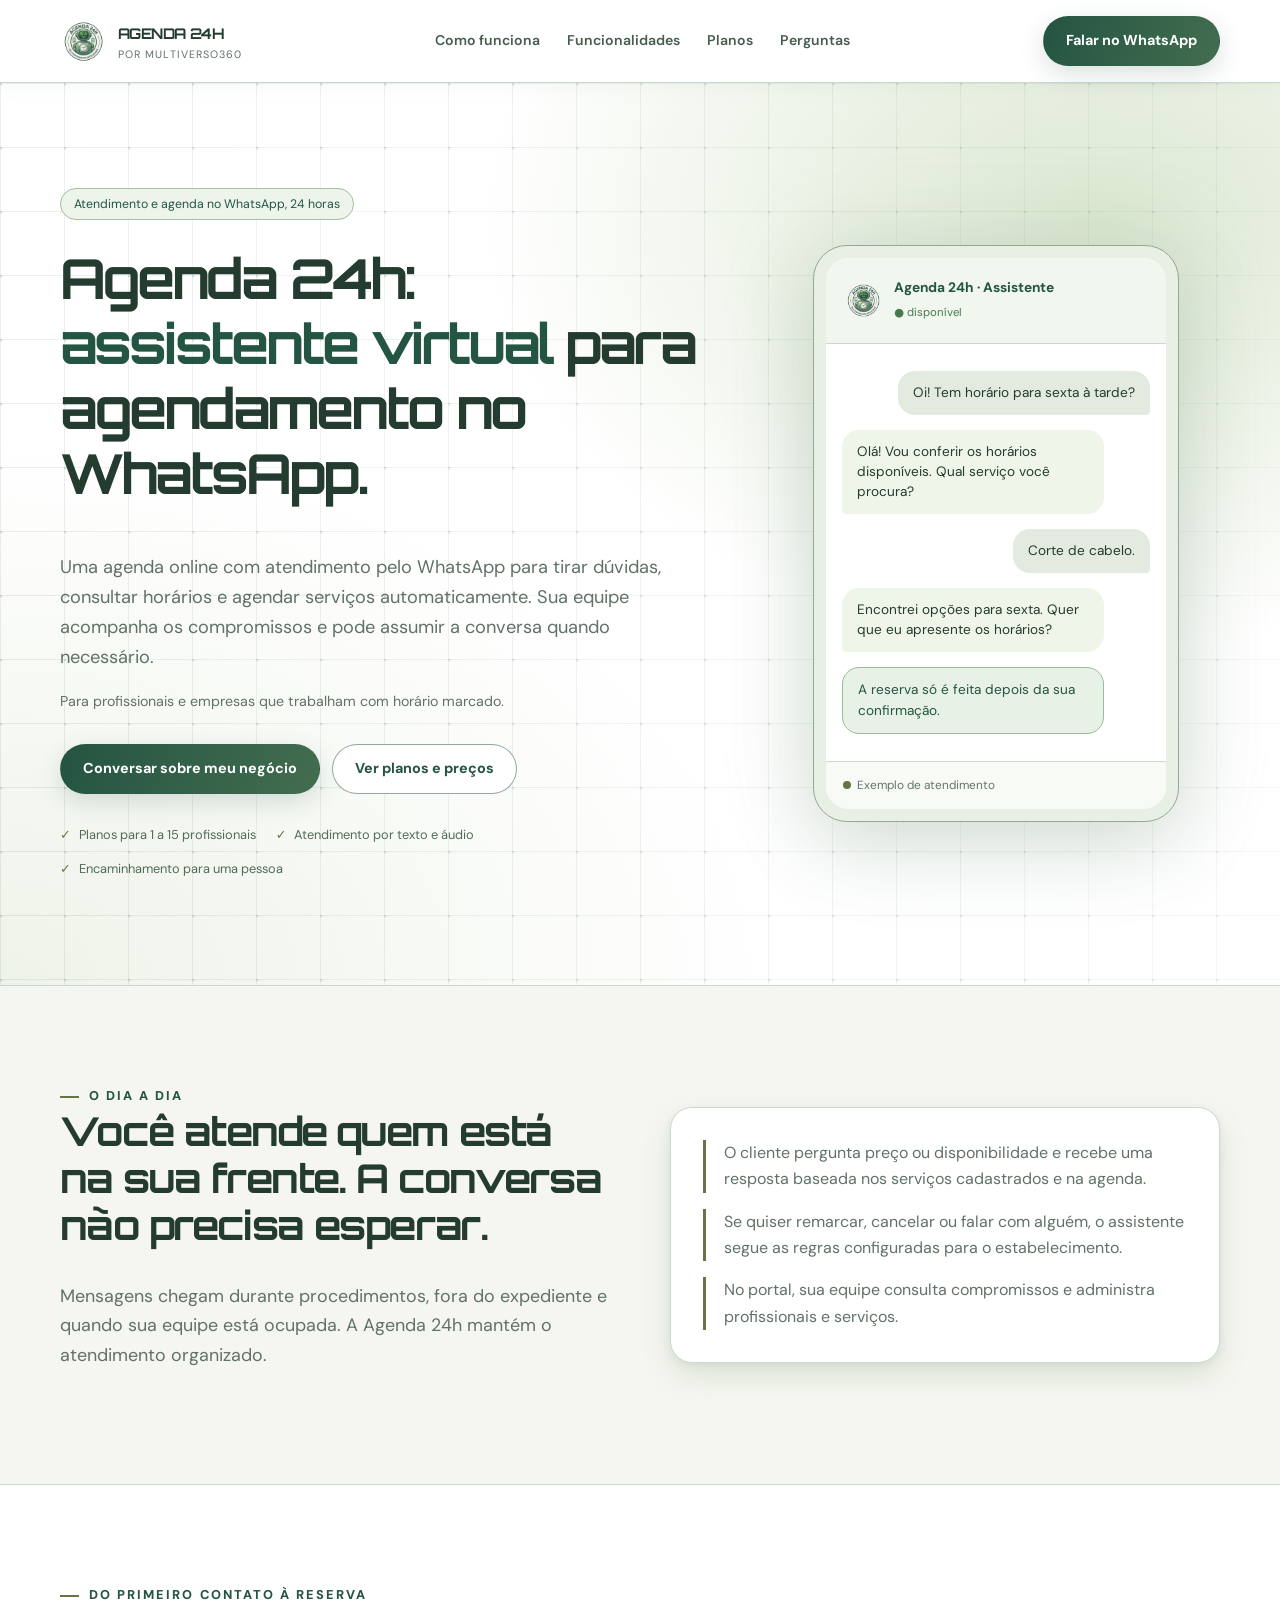
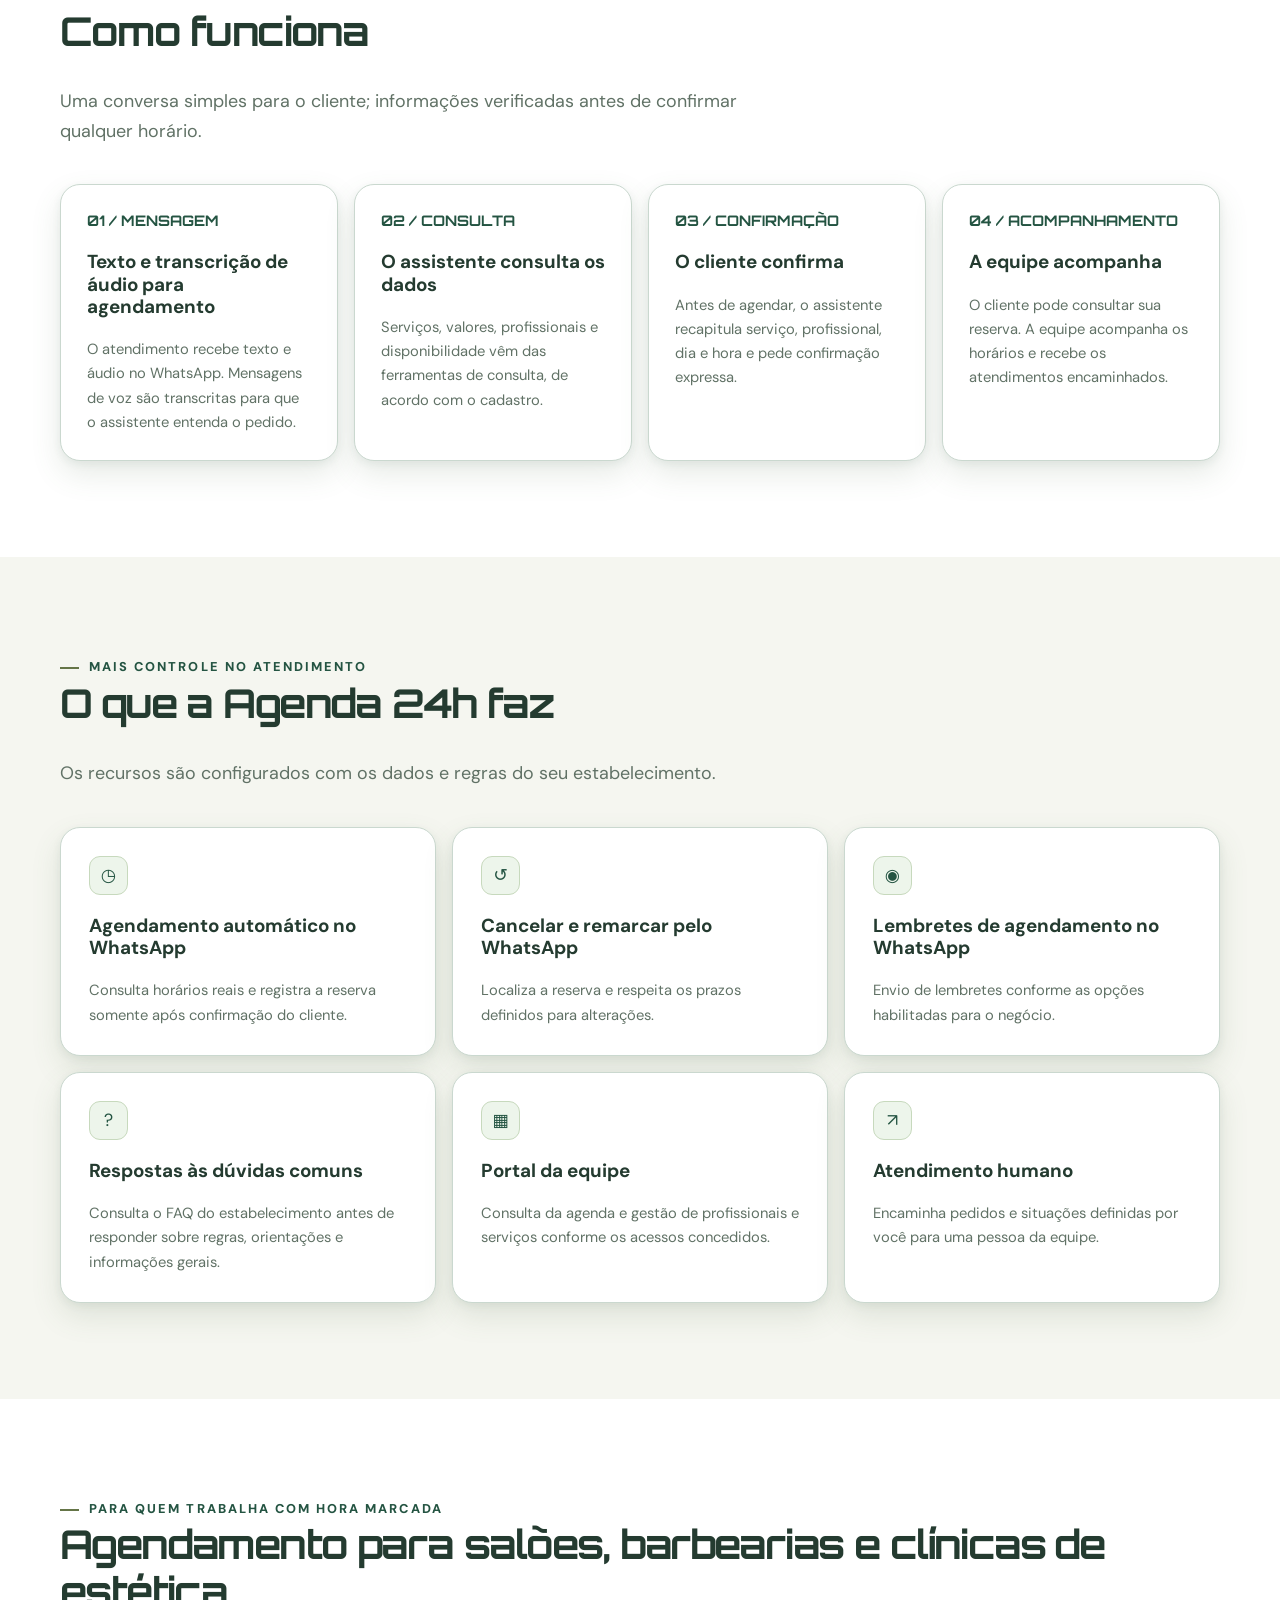
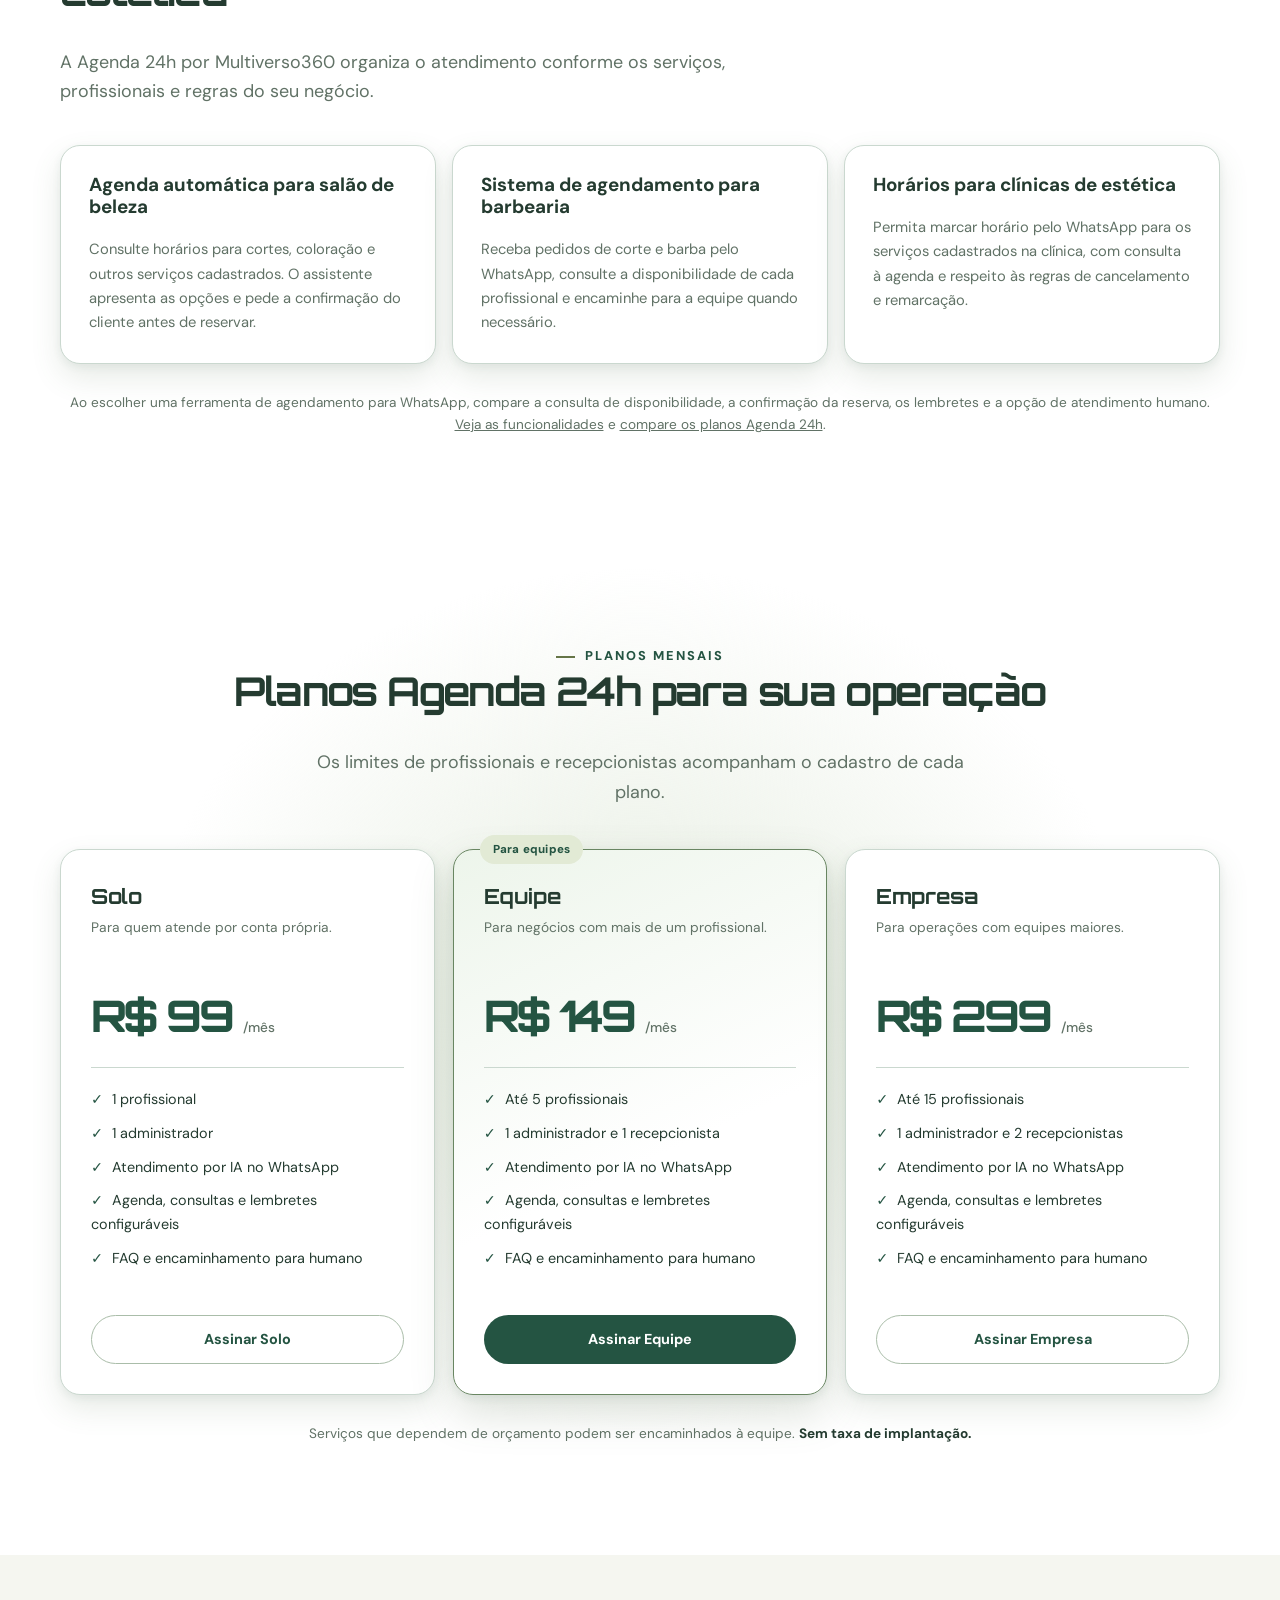
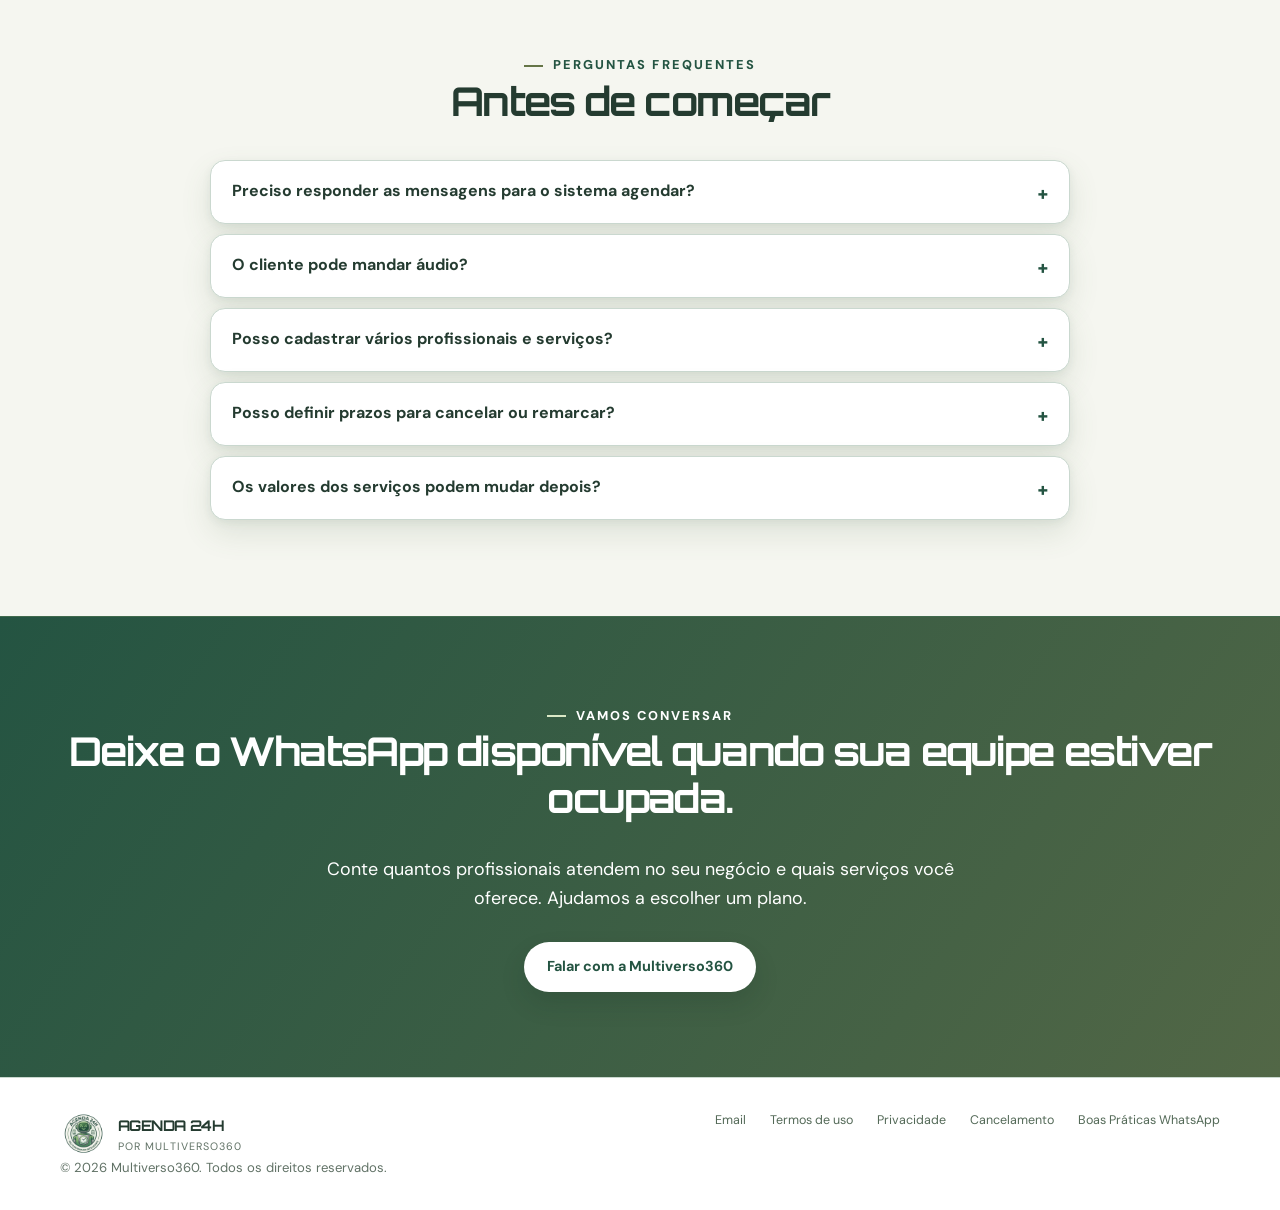
==== commit 4cddb72d: "Integrar links de assinatura Stripe aos planos e remover taxa de implantação" ====
--- a/index.html
+++ b/index.html
@@ -134,7 +134,7 @@
 <section class="section" id="como-funciona"><div class="wrap"><span class="eyebrow">Do primeiro contato à reserva</span><h2>Como funciona</h2><p class="lead">Uma conversa simples para o cliente; informações verificadas antes de confirmar qualquer horário.</p><div class="steps"><article class="step"><span class="num">01 / MENSAGEM</span><h3>Texto e transcrição de áudio para agendamento</h3><p>O atendimento recebe texto e áudio no WhatsApp. Mensagens de voz são transcritas para que o assistente entenda o pedido.</p></article><article class="step"><span class="num">02 / CONSULTA</span><h3>O assistente consulta os dados</h3><p>Serviços, valores, profissionais e disponibilidade vêm das ferramentas de consulta, de acordo com o cadastro.</p></article><article class="step"><span class="num">03 / CONFIRMAÇÃO</span><h3>O cliente confirma</h3><p>Antes de agendar, o assistente recapitula serviço, profissional, dia e hora e pede confirmação expressa.</p></article><article class="step"><span class="num">04 / ACOMPANHAMENTO</span><h3>A equipe acompanha</h3><p>O cliente pode consultar sua reserva. A equipe acompanha os horários e recebe os atendimentos encaminhados.</p></article></div></div></section>
 <section class="section features" id="funcionalidades"><div class="wrap"><span class="eyebrow">Mais controle no atendimento</span><h2>O que a Agenda 24h faz</h2><p class="lead">Os recursos são configurados com os dados e regras do seu estabelecimento.</p><div class="feature-grid"><article class="feature"><span class="icon" aria-hidden="true">◷</span><h3>Agendamento automático no WhatsApp</h3><p>Consulta horários reais e registra a reserva somente após confirmação do cliente.</p></article><article class="feature"><span class="icon" aria-hidden="true">↺</span><h3>Cancelar e remarcar pelo WhatsApp</h3><p>Localiza a reserva e respeita os prazos definidos para alterações.</p></article><article class="feature"><span class="icon" aria-hidden="true">◉</span><h3>Lembretes de agendamento no WhatsApp</h3><p>Envio de lembretes conforme as opções habilitadas para o negócio.</p></article><article class="feature"><span class="icon" aria-hidden="true">?</span><h3>Respostas às dúvidas comuns</h3><p>Consulta o FAQ do estabelecimento antes de responder sobre regras, orientações e informações gerais.</p></article><article class="feature"><span class="icon" aria-hidden="true">▦</span><h3>Portal da equipe</h3><p>Consulta da agenda e gestão de profissionais e serviços conforme os acessos concedidos.</p></article><article class="feature"><span class="icon" aria-hidden="true">↗</span><h3>Atendimento humano</h3><p>Encaminha pedidos e situações definidas por você para uma pessoa da equipe.</p></article></div></div></section>
 <section class="section" id="para-quem"><div class="wrap"><span class="eyebrow">Para quem trabalha com hora marcada</span><h2>Agendamento para salões, barbearias e clínicas de estética</h2><p class="lead">A Agenda 24h por Multiverso360 organiza o atendimento conforme os serviços, profissionais e regras do seu negócio.</p><div class="feature-grid"><article class="feature"><h3>Agenda automática para salão de beleza</h3><p>Consulte horários para cortes, coloração e outros serviços cadastrados. O assistente apresenta as opções e pede a confirmação do cliente antes de reservar.</p></article><article class="feature"><h3>Sistema de agendamento para barbearia</h3><p>Receba pedidos de corte e barba pelo WhatsApp, consulte a disponibilidade de cada profissional e encaminhe para a equipe quando necessário.</p></article><article class="feature"><h3>Horários para clínicas de estética</h3><p>Permita marcar horário pelo WhatsApp para os serviços cadastrados na clínica, com consulta à agenda e respeito às regras de cancelamento e remarcação.</p></article></div><p class="price-note">Ao escolher uma ferramenta de agendamento para WhatsApp, compare a consulta de disponibilidade, a confirmação da reserva, os lembretes e a opção de atendimento humano. <a href="#funcionalidades">Veja as funcionalidades</a> e <a href="#planos">compare os planos Agenda 24h</a>.</p></div></section>
-<section class="section pricing" id="planos"><div class="wrap"><div class="center"><span class="eyebrow">Planos mensais</span><h2>Planos Agenda 24h para sua operação</h2><p class="lead">Os limites de profissionais e recepcionistas acompanham o cadastro de cada plano.</p></div><div class="price-grid"><article class="price"><h3>Solo</h3><p class="who">Para quem atende por conta própria.</p><div class="amount">R$ 99 <small>/mês</small></div><ul><li>1 profissional</li><li>1 administrador</li><li>Atendimento por IA no WhatsApp</li><li>Agenda, consultas e lembretes configuráveis</li><li>FAQ e encaminhamento para humano</li></ul><a class="btn btn-quiet" href="https://wa.me/message/WZS76EXSH2XUH1">Conversar sobre Solo</a></article><article class="price highlight"><span class="tag">Para equipes</span><h3>Equipe</h3><p class="who">Para negócios com mais de um profissional.</p><div class="amount">R$ 149 <small>/mês</small></div><ul><li>Até 5 profissionais</li><li>1 administrador e 1 recepcionista</li><li>Atendimento por IA no WhatsApp</li><li>Agenda, consultas e lembretes configuráveis</li><li>FAQ e encaminhamento para humano</li></ul><a class="btn btn-light" href="https://wa.me/message/WZS76EXSH2XUH1">Conversar sobre Equipe</a></article><article class="price"><h3>Empresa</h3><p class="who">Para operações com equipes maiores.</p><div class="amount">R$ 299 <small>/mês</small></div><ul><li>Até 15 profissionais</li><li>1 administrador e 2 recepcionistas</li><li>Atendimento por IA no WhatsApp</li><li>Agenda, consultas e lembretes configuráveis</li><li>FAQ e encaminhamento para humano</li></ul><a class="btn btn-quiet" href="https://wa.me/message/WZS76EXSH2XUH1">Conversar sobre Empresa</a></article></div><p class="price-note">Serviços que dependem de orçamento podem ser encaminhados à equipe. <strong>Consulte as condições de implantação antes de contratar.</strong></p></div></section>
+<section class="section pricing" id="planos"><div class="wrap"><div class="center"><span class="eyebrow">Planos mensais</span><h2>Planos Agenda 24h para sua operação</h2><p class="lead">Os limites de profissionais e recepcionistas acompanham o cadastro de cada plano.</p></div><div class="price-grid"><article class="price"><h3>Solo</h3><p class="who">Para quem atende por conta própria.</p><div class="amount">R$ 99 <small>/mês</small></div><ul><li>1 profissional</li><li>1 administrador</li><li>Atendimento por IA no WhatsApp</li><li>Agenda, consultas e lembretes configuráveis</li><li>FAQ e encaminhamento para humano</li></ul><a class="btn btn-quiet" href="https://buy.stripe.com/dRm14ngmo2ib63X0WCbbG0b">Assinar Solo</a></article><article class="price highlight"><span class="tag">Para equipes</span><h3>Equipe</h3><p class="who">Para negócios com mais de um profissional.</p><div class="amount">R$ 149 <small>/mês</small></div><ul><li>Até 5 profissionais</li><li>1 administrador e 1 recepcionista</li><li>Atendimento por IA no WhatsApp</li><li>Agenda, consultas e lembretes configuráveis</li><li>FAQ e encaminhamento para humano</li></ul><a class="btn btn-light" href="https://buy.stripe.com/cNi9ATeeg4qjeAt20GbbG0c">Assinar Equipe</a></article><article class="price"><h3>Empresa</h3><p class="who">Para operações com equipes maiores.</p><div class="amount">R$ 299 <small>/mês</small></div><ul><li>Até 15 profissionais</li><li>1 administrador e 2 recepcionistas</li><li>Atendimento por IA no WhatsApp</li><li>Agenda, consultas e lembretes configuráveis</li><li>FAQ e encaminhamento para humano</li></ul><a class="btn btn-quiet" href="https://buy.stripe.com/5kQeVdfike0T8c534KbbG0d">Assinar Empresa</a></article></div><p class="price-note">Serviços que dependem de orçamento podem ser encaminhados à equipe. <strong>Sem taxa de implantação.</strong></p></div></section>
 <section class="section faq" id="perguntas"><div class="wrap"><div class="center"><span class="eyebrow">Perguntas frequentes</span><h2>Antes de começar</h2></div><div class="faq-list"><details><summary>Preciso responder as mensagens para o sistema agendar?</summary><p>O assistente consulta serviços e agenda, apresenta opções e pode concluir a reserva depois que o cliente confirmar. Pedidos de atendimento humano são encaminhados conforme a configuração.</p></details><details><summary>O cliente pode mandar áudio?</summary><p>Sim. O áudio é transcrito para texto e então processado como uma mensagem do cliente. Imagens, vídeos e outros arquivos não são atendidos pelo assistente.</p></details><details><summary>Posso cadastrar vários profissionais e serviços?</summary><p>Sim. O limite de profissionais depende do plano: Solo admite 1, Equipe até 5 e Empresa até 15. Serviços podem ser vinculados aos profissionais correspondentes.</p></details><details><summary>Posso definir prazos para cancelar ou remarcar?</summary><p>Sim. O atendimento considera os prazos configurados para cancelamento e reagendamento e pede confirmação antes de alterar a reserva.</p></details><details><summary>Os valores dos serviços podem mudar depois?</summary><p>Sim. Serviços e preços são consultados no cadastro atual. Sua equipe pode administrar essas informações conforme as permissões do portal.</p></details></div></div></section>
 <section class="cta" id="contato"><div class="wrap center"><span class="eyebrow">Vamos conversar</span><h2>Deixe o WhatsApp disponível quando sua equipe estiver ocupada.</h2><p class="lead">Conte quantos profissionais atendem no seu negócio e quais serviços você oferece. Ajudamos a escolher um plano.</p><a class="btn btn-green" href="https://wa.me/message/WZS76EXSH2XUH1">Falar com a Multiverso360</a></div></section>
 </main>
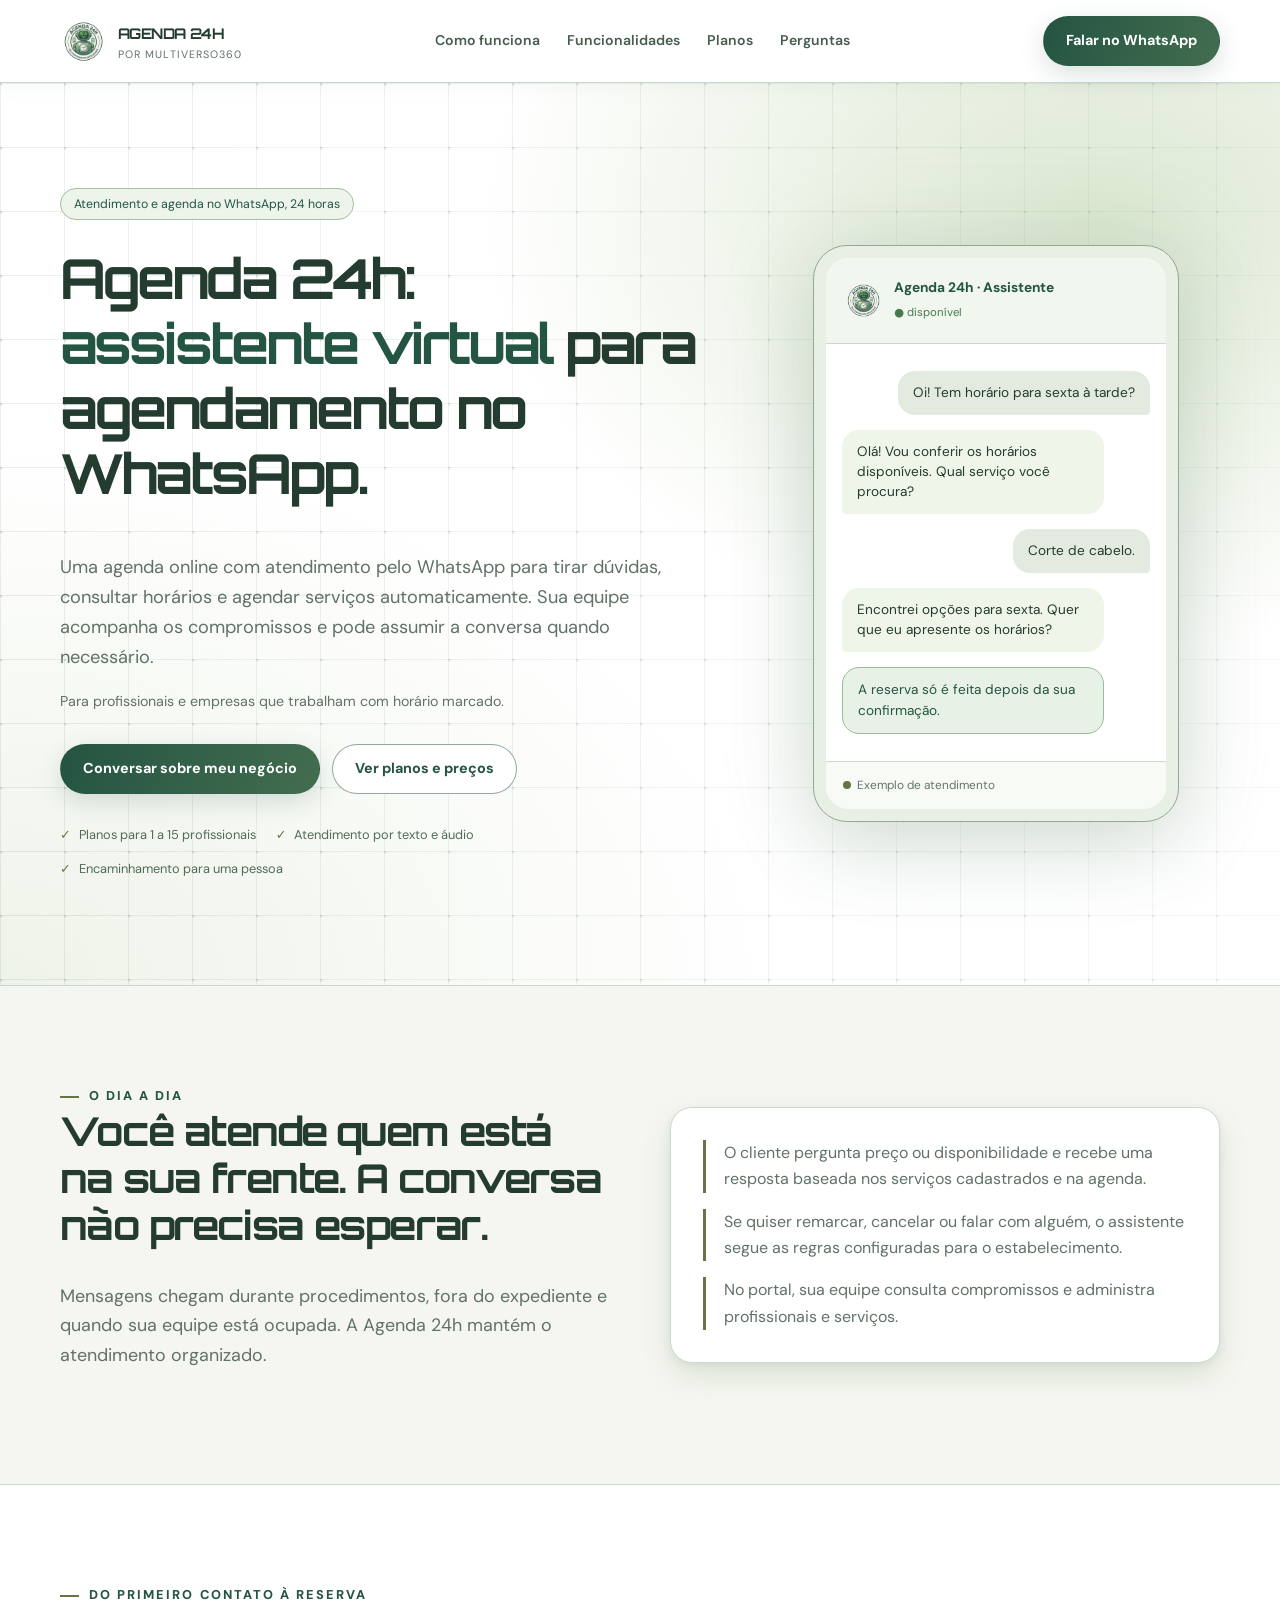
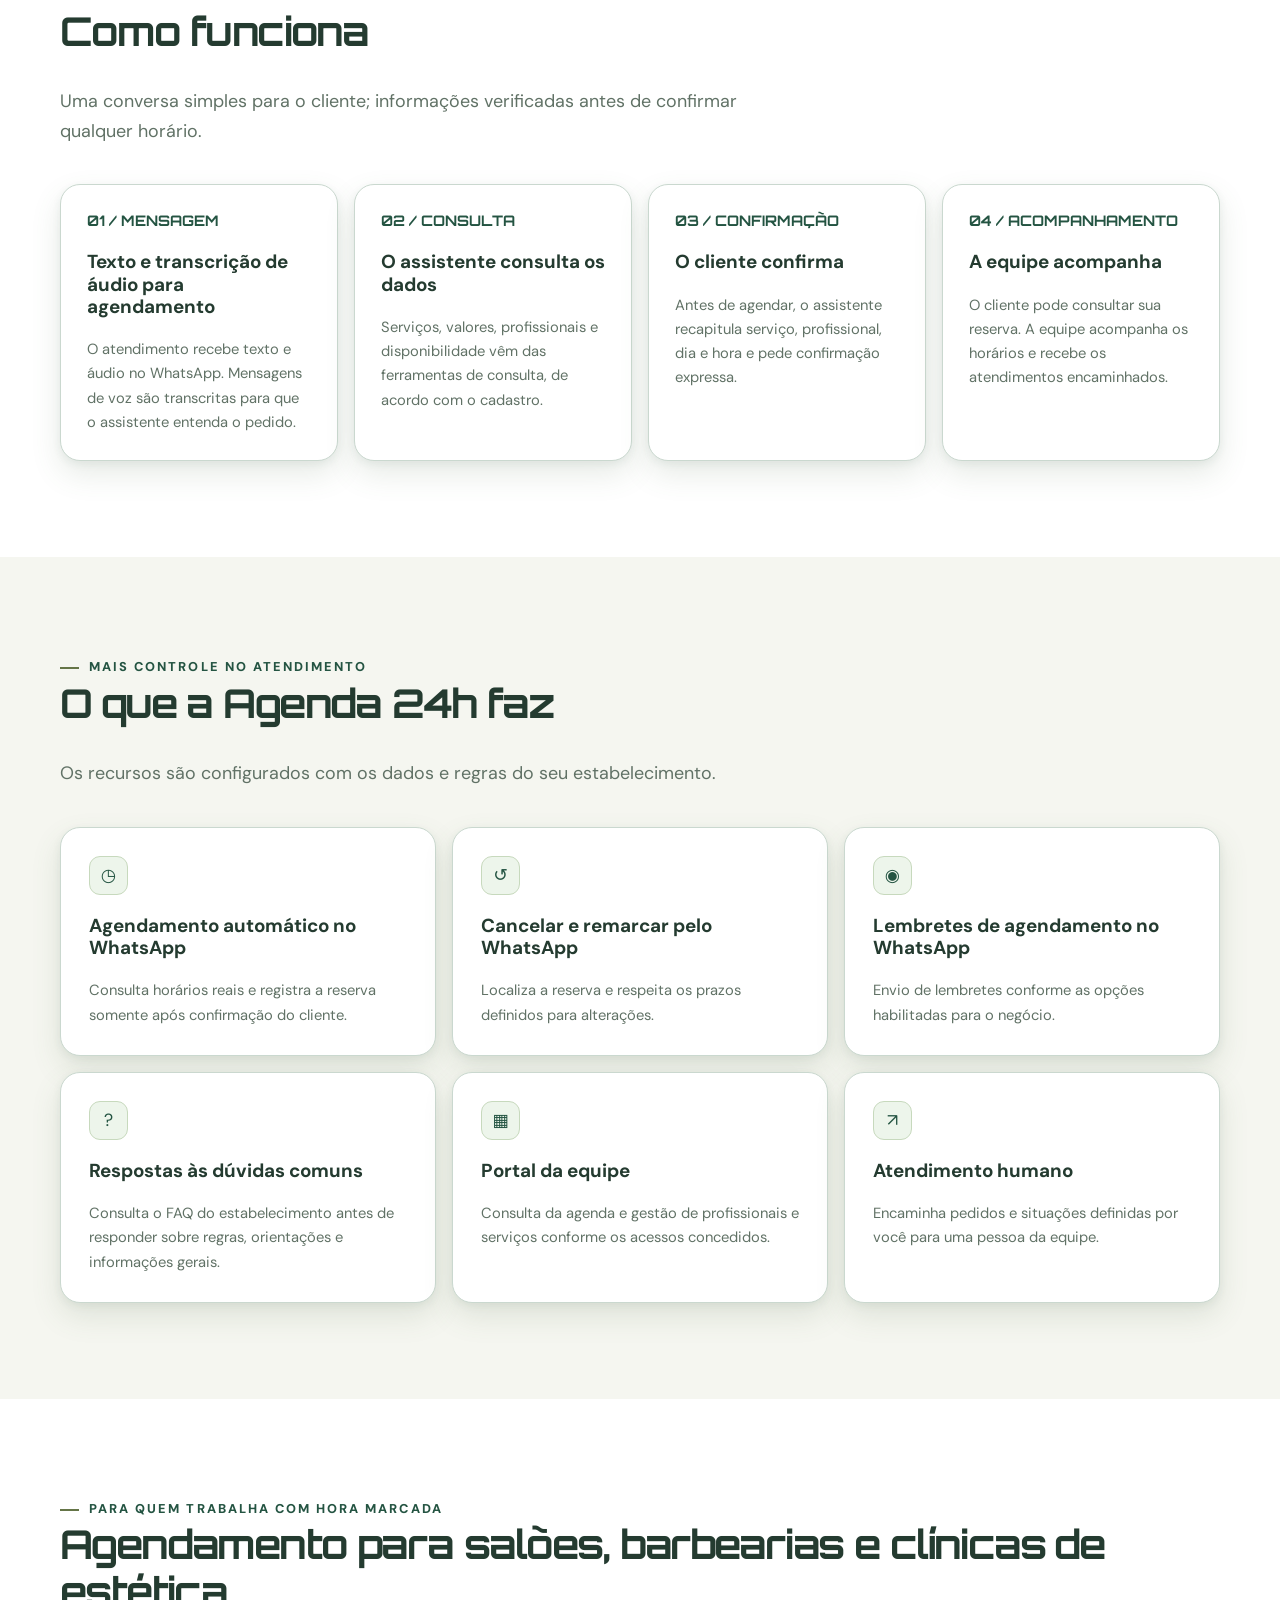
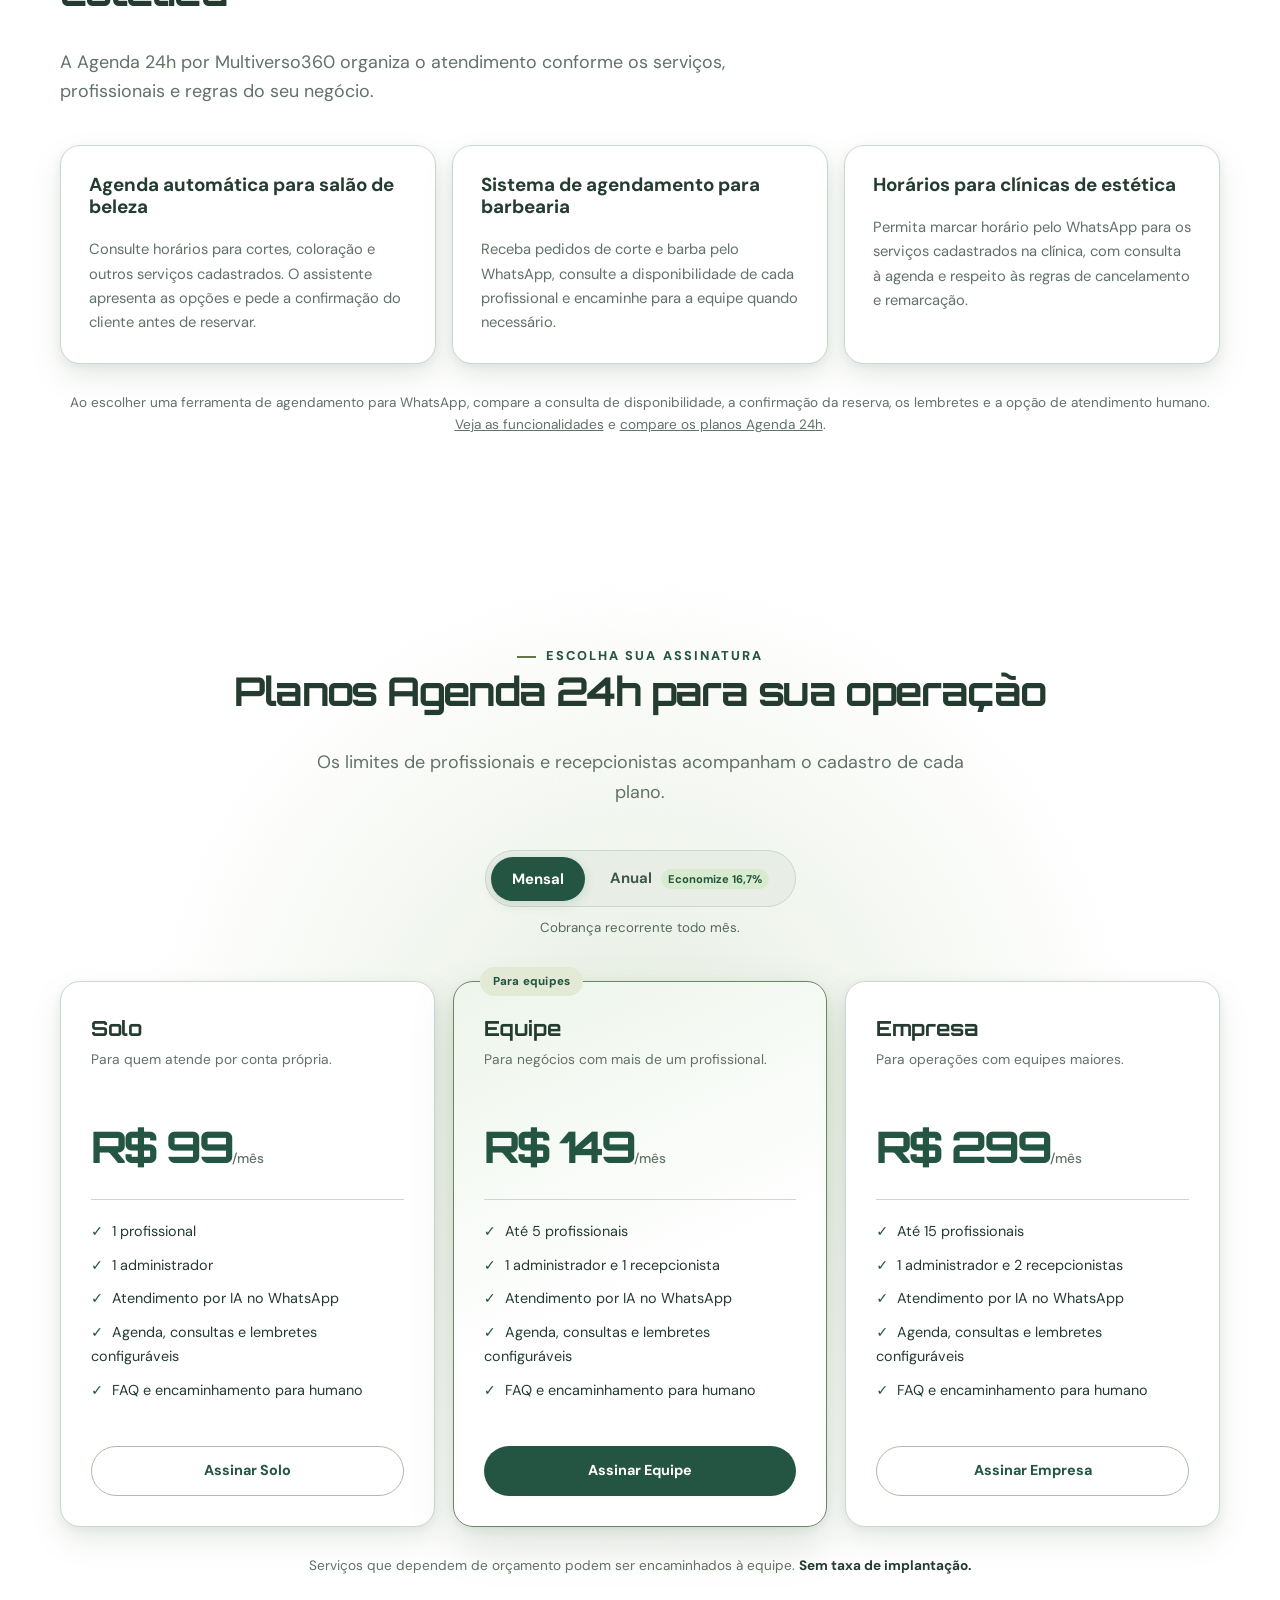
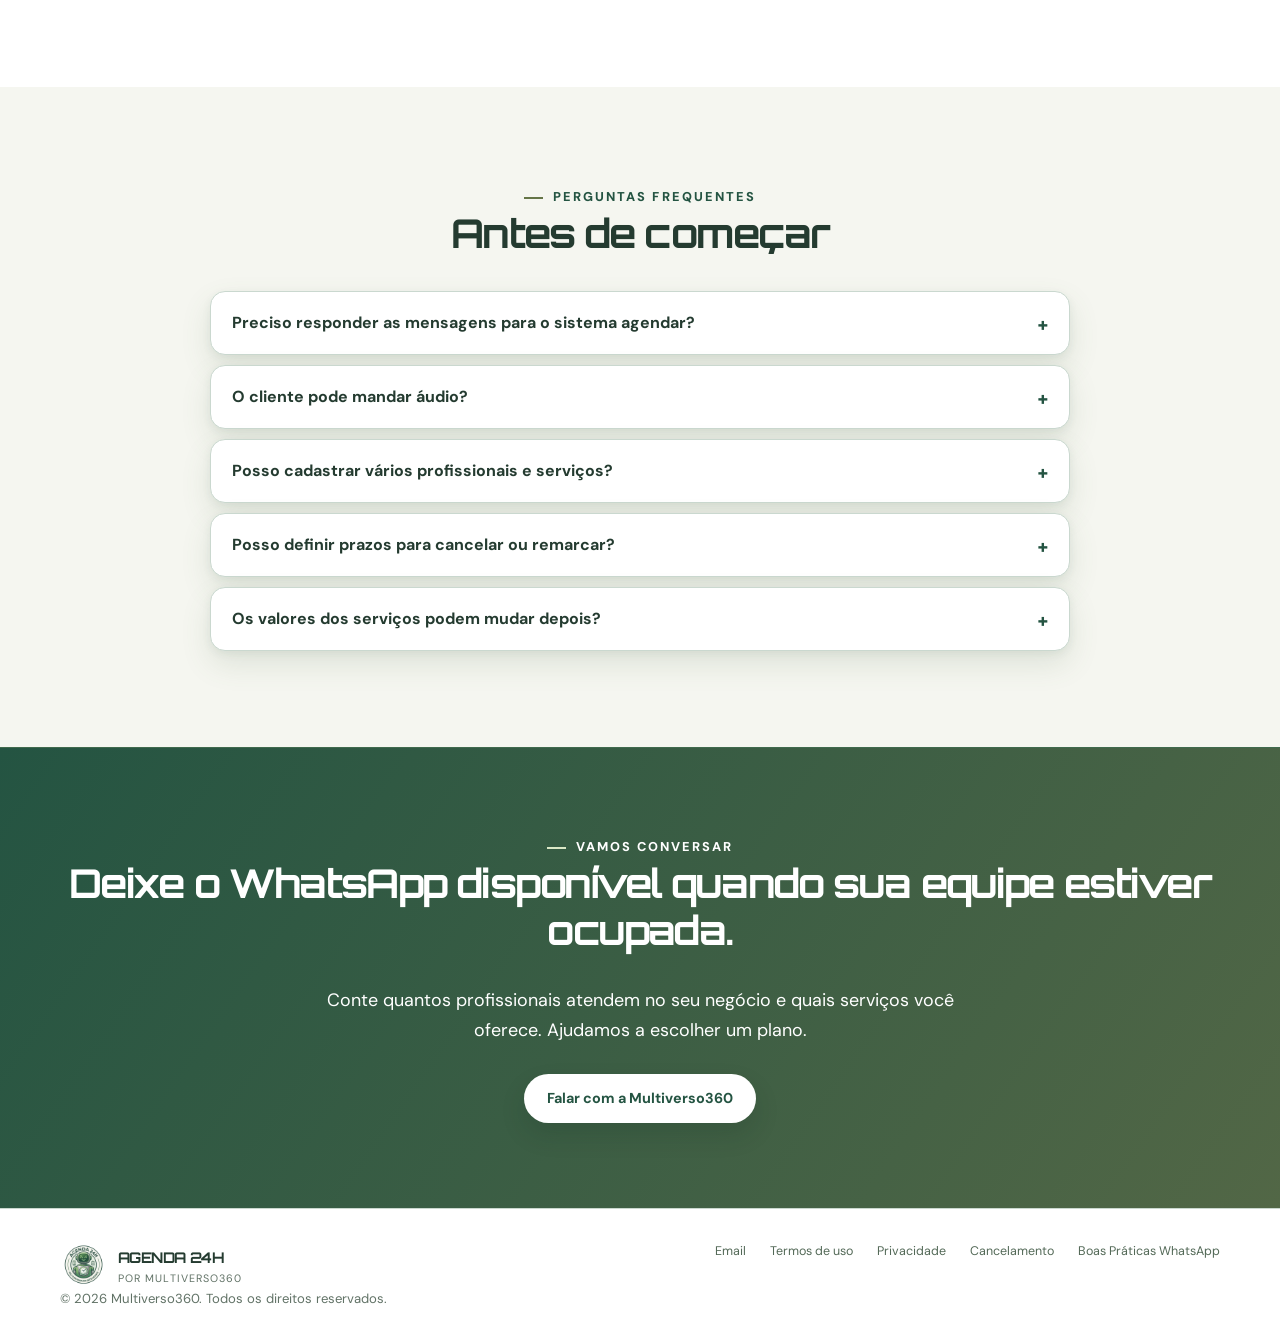
==== commit 3c5c8bb1: "Alternar mensal/anual, descontos e links Stripe na seção de planos" ====
--- a/index.html
+++ b/index.html
@@ -134,10 +134,41 @@
 <section class="section" id="como-funciona"><div class="wrap"><span class="eyebrow">Do primeiro contato à reserva</span><h2>Como funciona</h2><p class="lead">Uma conversa simples para o cliente; informações verificadas antes de confirmar qualquer horário.</p><div class="steps"><article class="step"><span class="num">01 / MENSAGEM</span><h3>Texto e transcrição de áudio para agendamento</h3><p>O atendimento recebe texto e áudio no WhatsApp. Mensagens de voz são transcritas para que o assistente entenda o pedido.</p></article><article class="step"><span class="num">02 / CONSULTA</span><h3>O assistente consulta os dados</h3><p>Serviços, valores, profissionais e disponibilidade vêm das ferramentas de consulta, de acordo com o cadastro.</p></article><article class="step"><span class="num">03 / CONFIRMAÇÃO</span><h3>O cliente confirma</h3><p>Antes de agendar, o assistente recapitula serviço, profissional, dia e hora e pede confirmação expressa.</p></article><article class="step"><span class="num">04 / ACOMPANHAMENTO</span><h3>A equipe acompanha</h3><p>O cliente pode consultar sua reserva. A equipe acompanha os horários e recebe os atendimentos encaminhados.</p></article></div></div></section>
 <section class="section features" id="funcionalidades"><div class="wrap"><span class="eyebrow">Mais controle no atendimento</span><h2>O que a Agenda 24h faz</h2><p class="lead">Os recursos são configurados com os dados e regras do seu estabelecimento.</p><div class="feature-grid"><article class="feature"><span class="icon" aria-hidden="true">◷</span><h3>Agendamento automático no WhatsApp</h3><p>Consulta horários reais e registra a reserva somente após confirmação do cliente.</p></article><article class="feature"><span class="icon" aria-hidden="true">↺</span><h3>Cancelar e remarcar pelo WhatsApp</h3><p>Localiza a reserva e respeita os prazos definidos para alterações.</p></article><article class="feature"><span class="icon" aria-hidden="true">◉</span><h3>Lembretes de agendamento no WhatsApp</h3><p>Envio de lembretes conforme as opções habilitadas para o negócio.</p></article><article class="feature"><span class="icon" aria-hidden="true">?</span><h3>Respostas às dúvidas comuns</h3><p>Consulta o FAQ do estabelecimento antes de responder sobre regras, orientações e informações gerais.</p></article><article class="feature"><span class="icon" aria-hidden="true">▦</span><h3>Portal da equipe</h3><p>Consulta da agenda e gestão de profissionais e serviços conforme os acessos concedidos.</p></article><article class="feature"><span class="icon" aria-hidden="true">↗</span><h3>Atendimento humano</h3><p>Encaminha pedidos e situações definidas por você para uma pessoa da equipe.</p></article></div></div></section>
 <section class="section" id="para-quem"><div class="wrap"><span class="eyebrow">Para quem trabalha com hora marcada</span><h2>Agendamento para salões, barbearias e clínicas de estética</h2><p class="lead">A Agenda 24h por Multiverso360 organiza o atendimento conforme os serviços, profissionais e regras do seu negócio.</p><div class="feature-grid"><article class="feature"><h3>Agenda automática para salão de beleza</h3><p>Consulte horários para cortes, coloração e outros serviços cadastrados. O assistente apresenta as opções e pede a confirmação do cliente antes de reservar.</p></article><article class="feature"><h3>Sistema de agendamento para barbearia</h3><p>Receba pedidos de corte e barba pelo WhatsApp, consulte a disponibilidade de cada profissional e encaminhe para a equipe quando necessário.</p></article><article class="feature"><h3>Horários para clínicas de estética</h3><p>Permita marcar horário pelo WhatsApp para os serviços cadastrados na clínica, com consulta à agenda e respeito às regras de cancelamento e remarcação.</p></article></div><p class="price-note">Ao escolher uma ferramenta de agendamento para WhatsApp, compare a consulta de disponibilidade, a confirmação da reserva, os lembretes e a opção de atendimento humano. <a href="#funcionalidades">Veja as funcionalidades</a> e <a href="#planos">compare os planos Agenda 24h</a>.</p></div></section>
-<section class="section pricing" id="planos"><div class="wrap"><div class="center"><span class="eyebrow">Planos mensais</span><h2>Planos Agenda 24h para sua operação</h2><p class="lead">Os limites de profissionais e recepcionistas acompanham o cadastro de cada plano.</p></div><div class="price-grid"><article class="price"><h3>Solo</h3><p class="who">Para quem atende por conta própria.</p><div class="amount">R$ 99 <small>/mês</small></div><ul><li>1 profissional</li><li>1 administrador</li><li>Atendimento por IA no WhatsApp</li><li>Agenda, consultas e lembretes configuráveis</li><li>FAQ e encaminhamento para humano</li></ul><a class="btn btn-quiet" href="https://buy.stripe.com/dRm14ngmo2ib63X0WCbbG0b">Assinar Solo</a></article><article class="price highlight"><span class="tag">Para equipes</span><h3>Equipe</h3><p class="who">Para negócios com mais de um profissional.</p><div class="amount">R$ 149 <small>/mês</small></div><ul><li>Até 5 profissionais</li><li>1 administrador e 1 recepcionista</li><li>Atendimento por IA no WhatsApp</li><li>Agenda, consultas e lembretes configuráveis</li><li>FAQ e encaminhamento para humano</li></ul><a class="btn btn-light" href="https://buy.stripe.com/cNi9ATeeg4qjeAt20GbbG0c">Assinar Equipe</a></article><article class="price"><h3>Empresa</h3><p class="who">Para operações com equipes maiores.</p><div class="amount">R$ 299 <small>/mês</small></div><ul><li>Até 15 profissionais</li><li>1 administrador e 2 recepcionistas</li><li>Atendimento por IA no WhatsApp</li><li>Agenda, consultas e lembretes configuráveis</li><li>FAQ e encaminhamento para humano</li></ul><a class="btn btn-quiet" href="https://buy.stripe.com/5kQeVdfike0T8c534KbbG0d">Assinar Empresa</a></article></div><p class="price-note">Serviços que dependem de orçamento podem ser encaminhados à equipe. <strong>Sem taxa de implantação.</strong></p></div></section>
+<section class="section pricing" id="planos"><div class="wrap"><div class="center"><span class="eyebrow">Escolha sua assinatura</span><h2>Planos Agenda 24h para sua operação</h2><p class="lead">Os limites de profissionais e recepcionistas acompanham o cadastro de cada plano.</p><div class="billing-switch" role="group" aria-label="Periodicidade da assinatura"><button type="button" class="billing-option is-active" data-billing="monthly" aria-pressed="true">Mensal</button><button type="button" class="billing-option" data-billing="yearly" aria-pressed="false">Anual <span class="billing-off">Economize 16,7%</span></button></div><p class="billing-help" id="billing-help" aria-live="polite">Cobrança recorrente todo mês.</p></div><div class="price-grid"><article class="price"><h3>Solo</h3><p class="who">Para quem atende por conta própria.</p><div class="amount" data-monthly="R$ 99" data-yearly="R$ 990" aria-live="polite">R$ 99 <small>/mês</small></div><p class="annual-saving" hidden>Economize R$ 198 por ano (16,7%)</p><ul><li>1 profissional</li><li>1 administrador</li><li>Atendimento por IA no WhatsApp</li><li>Agenda, consultas e lembretes configuráveis</li><li>FAQ e encaminhamento para humano</li></ul><a class="btn btn-quiet" href="https://buy.stripe.com/dRm14ngmo2ib63X0WCbbG0b" data-monthly-url="https://buy.stripe.com/dRm14ngmo2ib63X0WCbbG0b" data-yearly-url="https://buy.stripe.com/dRm6oHc686yrgIBbBgbbG0e">Assinar Solo</a></article><article class="price highlight"><span class="tag">Para equipes</span><h3>Equipe</h3><p class="who">Para negócios com mais de um profissional.</p><div class="amount" data-monthly="R$ 149" data-yearly="R$ 1.490" aria-live="polite">R$ 149 <small>/mês</small></div><p class="annual-saving" hidden>Economize R$ 298 por ano (16,7%)</p><ul><li>Até 5 profissionais</li><li>1 administrador e 1 recepcionista</li><li>Atendimento por IA no WhatsApp</li><li>Agenda, consultas e lembretes configuráveis</li><li>FAQ e encaminhamento para humano</li></ul><a class="btn btn-light" href="https://buy.stripe.com/cNi9ATeeg4qjeAt20GbbG0c" data-monthly-url="https://buy.stripe.com/cNi9ATeeg4qjeAt20GbbG0c" data-yearly-url="https://buy.stripe.com/eVq9AT1ru8Gz8c5bBgbbG0f">Assinar Equipe</a></article><article class="price"><h3>Empresa</h3><p class="who">Para operações com equipes maiores.</p><div class="amount" data-monthly="R$ 299" data-yearly="R$ 2.990" aria-live="polite">R$ 299 <small>/mês</small></div><p class="annual-saving" hidden>Economize R$ 598 por ano (16,7%)</p><ul><li>Até 15 profissionais</li><li>1 administrador e 2 recepcionistas</li><li>Atendimento por IA no WhatsApp</li><li>Agenda, consultas e lembretes configuráveis</li><li>FAQ e encaminhamento para humano</li></ul><a class="btn btn-quiet" href="https://buy.stripe.com/5kQeVdfike0T8c534KbbG0d" data-monthly-url="https://buy.stripe.com/5kQeVdfike0T8c534KbbG0d" data-yearly-url="https://buy.stripe.com/eVqcN5eegbSL63X0WCbbG0g">Assinar Empresa</a></article></div><p class="price-note">Serviços que dependem de orçamento podem ser encaminhados à equipe. <strong>Sem taxa de implantação.</strong></p></div></section>
 <section class="section faq" id="perguntas"><div class="wrap"><div class="center"><span class="eyebrow">Perguntas frequentes</span><h2>Antes de começar</h2></div><div class="faq-list"><details><summary>Preciso responder as mensagens para o sistema agendar?</summary><p>O assistente consulta serviços e agenda, apresenta opções e pode concluir a reserva depois que o cliente confirmar. Pedidos de atendimento humano são encaminhados conforme a configuração.</p></details><details><summary>O cliente pode mandar áudio?</summary><p>Sim. O áudio é transcrito para texto e então processado como uma mensagem do cliente. Imagens, vídeos e outros arquivos não são atendidos pelo assistente.</p></details><details><summary>Posso cadastrar vários profissionais e serviços?</summary><p>Sim. O limite de profissionais depende do plano: Solo admite 1, Equipe até 5 e Empresa até 15. Serviços podem ser vinculados aos profissionais correspondentes.</p></details><details><summary>Posso definir prazos para cancelar ou remarcar?</summary><p>Sim. O atendimento considera os prazos configurados para cancelamento e reagendamento e pede confirmação antes de alterar a reserva.</p></details><details><summary>Os valores dos serviços podem mudar depois?</summary><p>Sim. Serviços e preços são consultados no cadastro atual. Sua equipe pode administrar essas informações conforme as permissões do portal.</p></details></div></div></section>
 <section class="cta" id="contato"><div class="wrap center"><span class="eyebrow">Vamos conversar</span><h2>Deixe o WhatsApp disponível quando sua equipe estiver ocupada.</h2><p class="lead">Conte quantos profissionais atendem no seu negócio e quais serviços você oferece. Ajudamos a escolher um plano.</p><a class="btn btn-green" href="https://wa.me/message/WZS76EXSH2XUH1">Falar com a Multiverso360</a></div></section>
 </main>
 <footer><div class="wrap footer-grid"><div><a class="brand" href="#top"><img src="assets/logo-agenda24h.png" alt="Logotipo Agenda 24h"><span><strong>AGENDA 24H</strong><small>por Multiverso360</small></span></a><p>© 2026 Multiverso360. Todos os direitos reservados.</p></div><div class="footer-links"><a href="mailto:contato@multiverso360.com.br">Email</a><a href="termos/">Termos de uso</a><a href="privacidade/">Privacidade</a><a href="cancelamento/">Cancelamento</a><a href="compliance/">Boas Práticas WhatsApp</a></div></div></footer>
+<script>
+(function () {
+  const section = document.getElementById('planos');
+  if (!section) return;
+  const buttons = section.querySelectorAll('[data-billing]');
+  const amounts = section.querySelectorAll('.amount[data-monthly]');
+  const links = section.querySelectorAll('[data-monthly-url]');
+  const help = document.getElementById('billing-help');
+  function selectBilling(period) {
+    const annual = period === 'yearly';
+    buttons.forEach(button => {
+      const selected = button.dataset.billing === period;
+      button.classList.toggle('is-active', selected);
+      button.setAttribute('aria-pressed', String(selected));
+    });
+    amounts.forEach(amount => {
+      amount.innerHTML = (annual ? amount.dataset.yearly : amount.dataset.monthly) +
+        '<small>/' + (annual ? 'ano' : 'mês') + '</small>';
+    });
+    section.querySelectorAll('.annual-saving').forEach(note => { note.hidden = !annual; });
+    links.forEach(link => {
+      link.href = annual ? link.dataset.yearlyUrl : link.dataset.monthlyUrl;
+    });
+    help.textContent = annual
+      ? 'Pagamento anual antecipado, com renovação automática a cada 12 meses.'
+      : 'Cobrança recorrente todo mês.';
+  }
+  buttons.forEach(button => button.addEventListener('click', () => selectBilling(button.dataset.billing)));
+  selectBilling('monthly');
+})();
+</script>
 </body>
 </html>
--- a/assets/site.css
+++ b/assets/site.css
@@ -157,3 +157,15 @@
   .legal-article h2{line-height:1.4}
   .legal-page .footer-links{justify-content:flex-start}
 }
+
+/* Seletor mensal/anual dos planos */
+.billing-switch{display:inline-flex;align-items:center;gap:4px;padding:5px;background:#e8eee5;border:1px solid var(--stroke);border-radius:999px;margin:25px auto 8px}
+.billing-option{appearance:none;border:0;border-radius:999px;padding:12px 21px;background:transparent;color:#3e5948;font:700 .93rem 'DM Sans',sans-serif;cursor:pointer;transition:background .18s,color .18s,box-shadow .18s}
+.billing-option.is-active{background:#245442;color:#fff;box-shadow:0 3px 12px #24544225}
+.billing-option:focus-visible{outline:3px solid #e99039;outline-offset:3px}
+.billing-off{display:inline-block;margin-left:5px;padding:3px 7px;border-radius:20px;background:#d8ebce;color:#245442;font-size:.7rem}
+.billing-option.is-active .billing-off{background:#fff;color:#245442}
+.billing-help{font-size:.83rem;color:#536957;margin:2px 0 24px}
+.annual-saving{font-size:.79rem;font-weight:700;color:#245442;margin:4px 0 10px}
+.annual-saving[hidden]{display:none}
+@media(max-width:560px){.billing-switch{max-width:100%;gap:2px}.billing-option{padding:10px 11px;font-size:.84rem}.billing-off{font-size:.61rem;margin-left:3px;padding:3px 5px}}
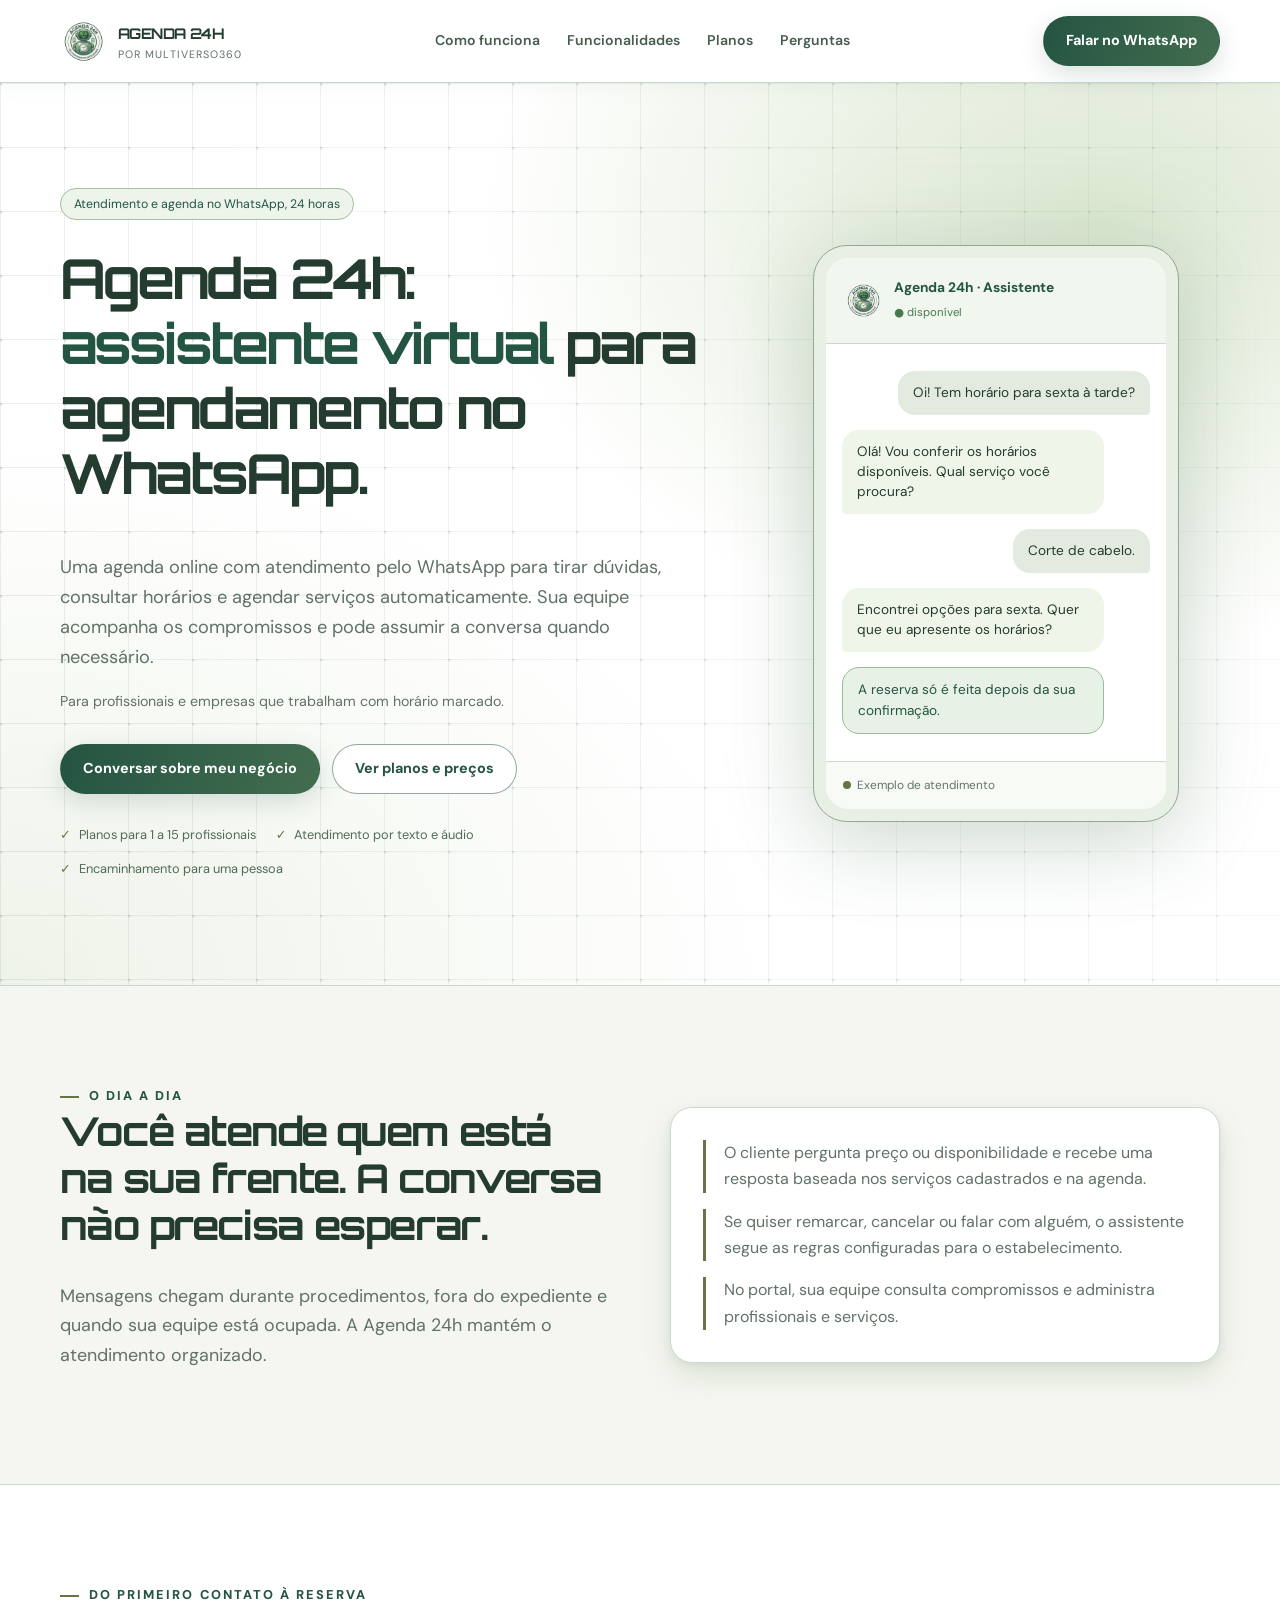
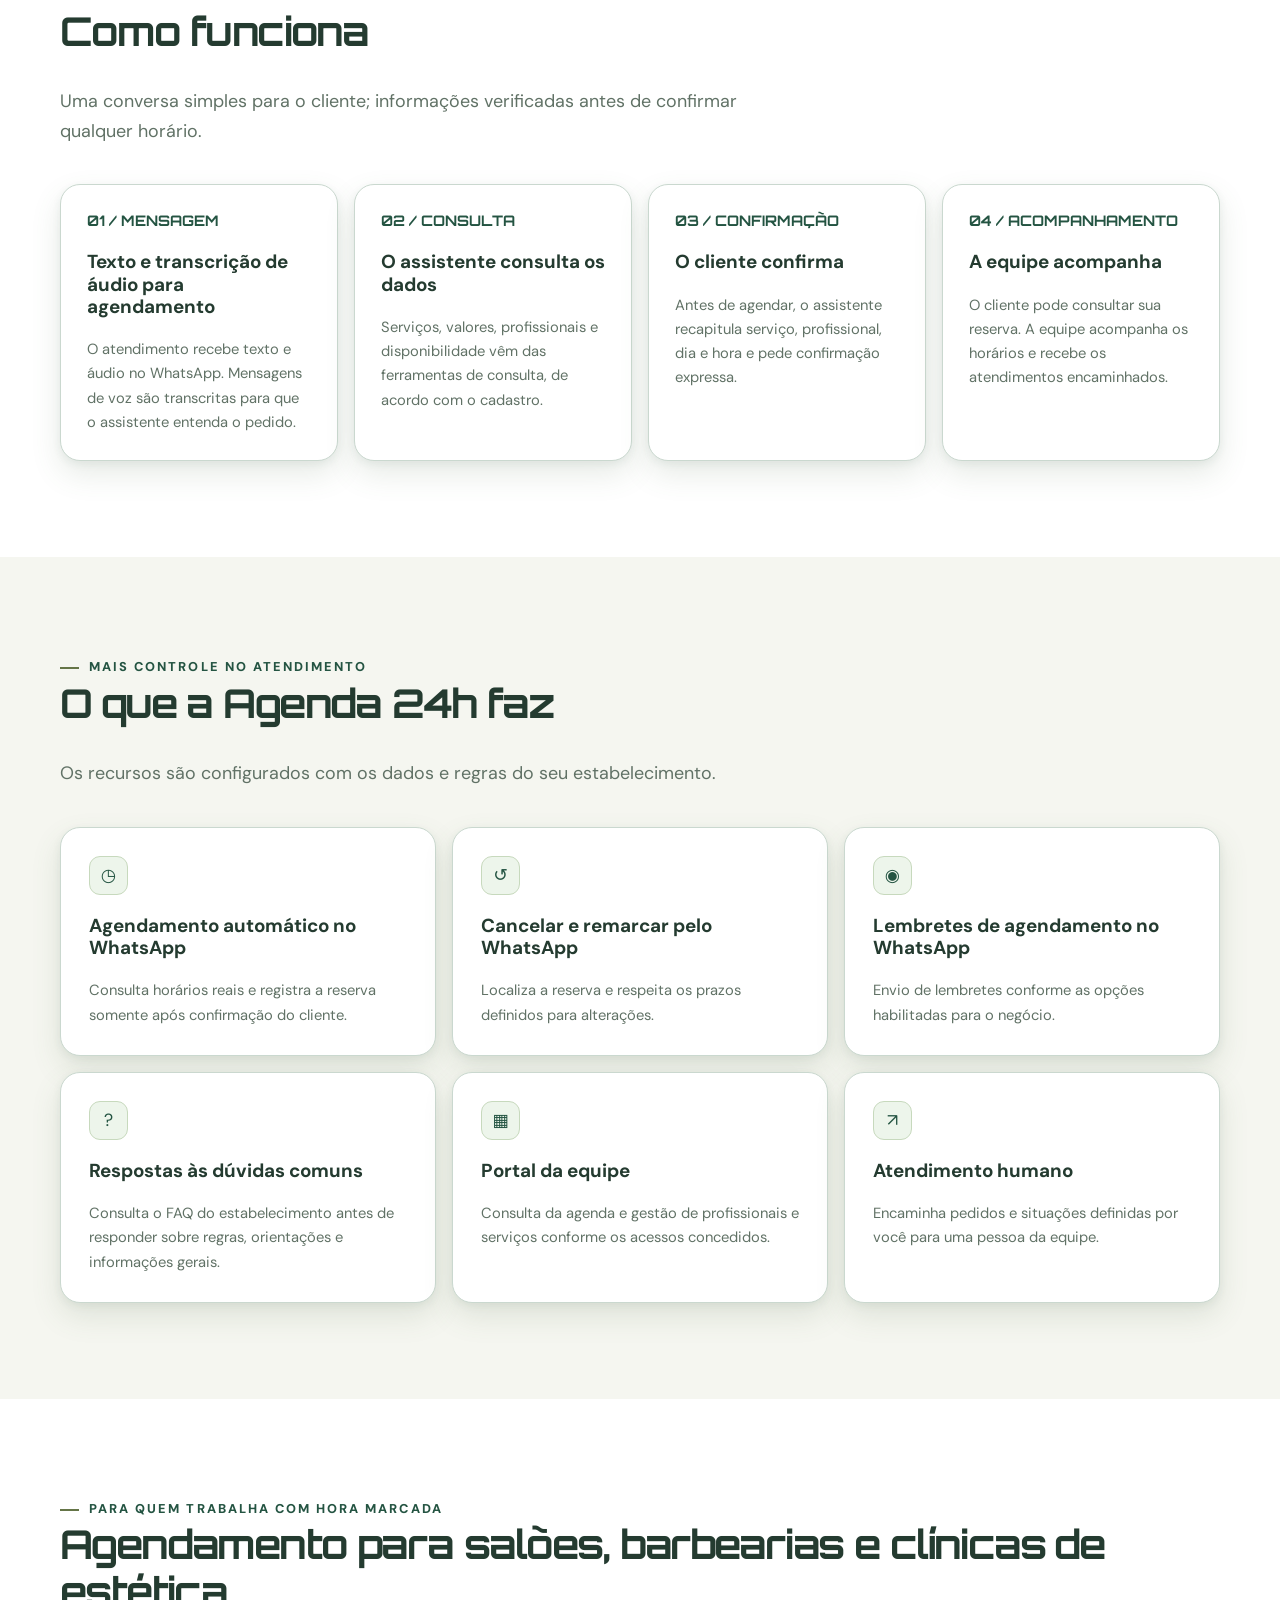
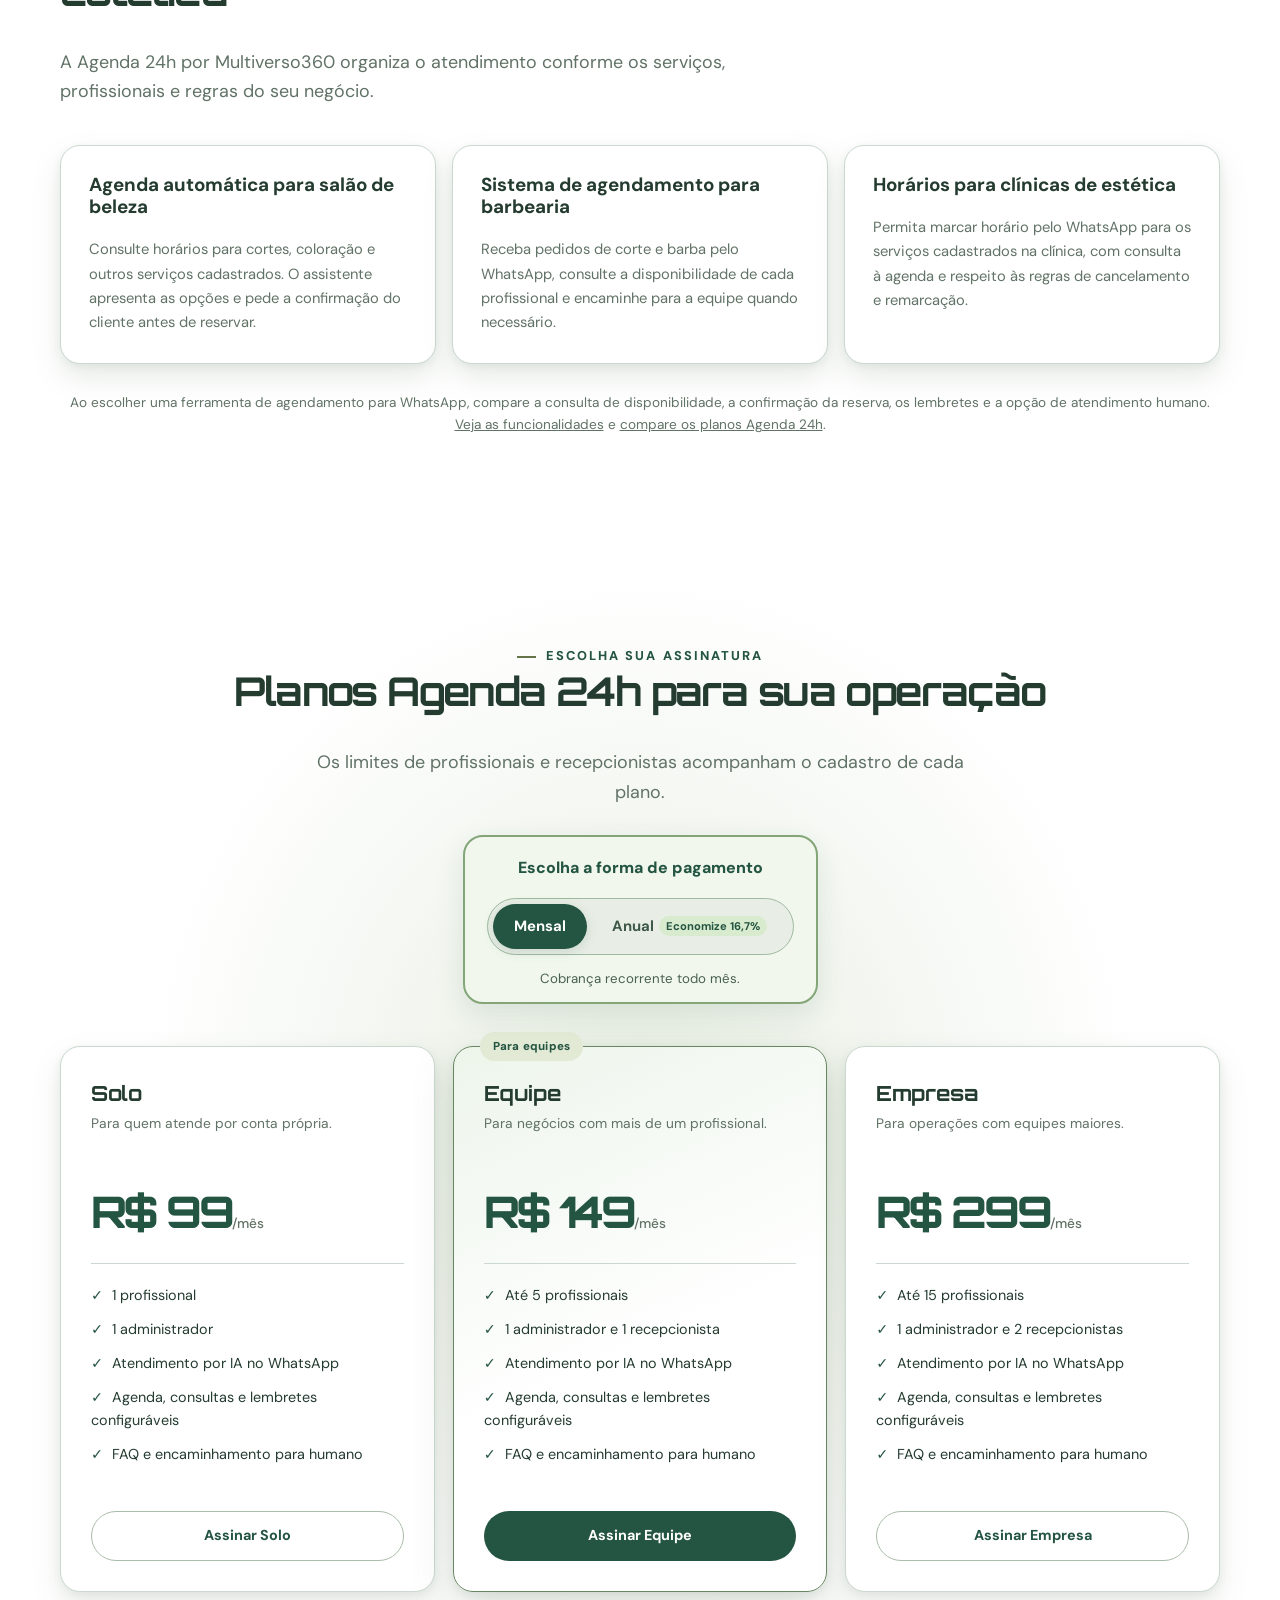
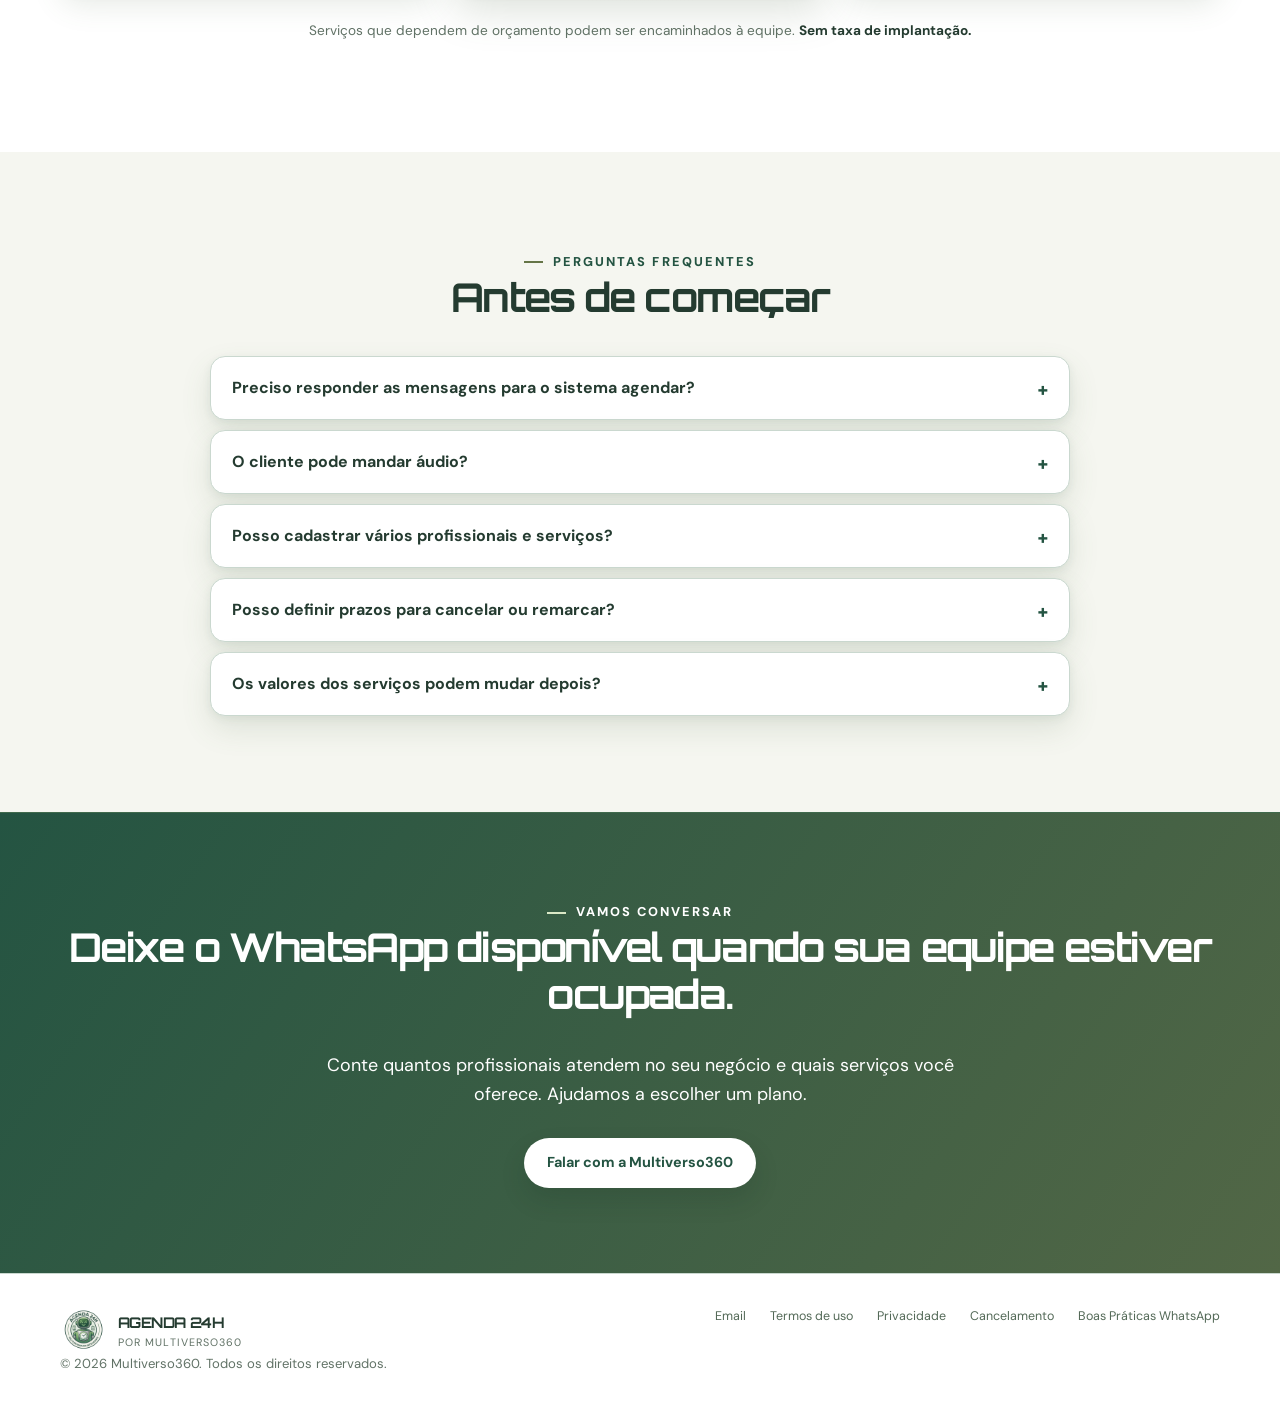
==== commit 15b69f37: "Destacar seletor de periodicidade e atualizar cache de estilos" ====
--- a/index.html
+++ b/index.html
@@ -28,7 +28,7 @@
 <link rel="preconnect" href="https://fonts.googleapis.com">
 <link rel="preconnect" href="https://fonts.gstatic.com" crossorigin>
 <link href="https://fonts.googleapis.com/css2?family=Orbitron:wght@500;700;800&family=DM+Sans:wght@400;500;600;700&display=swap" rel="stylesheet">
-<link rel="stylesheet" href="assets/site.css">
+<link rel="stylesheet" href="assets/site.css?v=20261022-seletor2">
 <script defer src="assets/analytics.js"></script>
 <script type="application/ld+json">
 {
@@ -134,7 +134,7 @@
 <section class="section" id="como-funciona"><div class="wrap"><span class="eyebrow">Do primeiro contato à reserva</span><h2>Como funciona</h2><p class="lead">Uma conversa simples para o cliente; informações verificadas antes de confirmar qualquer horário.</p><div class="steps"><article class="step"><span class="num">01 / MENSAGEM</span><h3>Texto e transcrição de áudio para agendamento</h3><p>O atendimento recebe texto e áudio no WhatsApp. Mensagens de voz são transcritas para que o assistente entenda o pedido.</p></article><article class="step"><span class="num">02 / CONSULTA</span><h3>O assistente consulta os dados</h3><p>Serviços, valores, profissionais e disponibilidade vêm das ferramentas de consulta, de acordo com o cadastro.</p></article><article class="step"><span class="num">03 / CONFIRMAÇÃO</span><h3>O cliente confirma</h3><p>Antes de agendar, o assistente recapitula serviço, profissional, dia e hora e pede confirmação expressa.</p></article><article class="step"><span class="num">04 / ACOMPANHAMENTO</span><h3>A equipe acompanha</h3><p>O cliente pode consultar sua reserva. A equipe acompanha os horários e recebe os atendimentos encaminhados.</p></article></div></div></section>
 <section class="section features" id="funcionalidades"><div class="wrap"><span class="eyebrow">Mais controle no atendimento</span><h2>O que a Agenda 24h faz</h2><p class="lead">Os recursos são configurados com os dados e regras do seu estabelecimento.</p><div class="feature-grid"><article class="feature"><span class="icon" aria-hidden="true">◷</span><h3>Agendamento automático no WhatsApp</h3><p>Consulta horários reais e registra a reserva somente após confirmação do cliente.</p></article><article class="feature"><span class="icon" aria-hidden="true">↺</span><h3>Cancelar e remarcar pelo WhatsApp</h3><p>Localiza a reserva e respeita os prazos definidos para alterações.</p></article><article class="feature"><span class="icon" aria-hidden="true">◉</span><h3>Lembretes de agendamento no WhatsApp</h3><p>Envio de lembretes conforme as opções habilitadas para o negócio.</p></article><article class="feature"><span class="icon" aria-hidden="true">?</span><h3>Respostas às dúvidas comuns</h3><p>Consulta o FAQ do estabelecimento antes de responder sobre regras, orientações e informações gerais.</p></article><article class="feature"><span class="icon" aria-hidden="true">▦</span><h3>Portal da equipe</h3><p>Consulta da agenda e gestão de profissionais e serviços conforme os acessos concedidos.</p></article><article class="feature"><span class="icon" aria-hidden="true">↗</span><h3>Atendimento humano</h3><p>Encaminha pedidos e situações definidas por você para uma pessoa da equipe.</p></article></div></div></section>
 <section class="section" id="para-quem"><div class="wrap"><span class="eyebrow">Para quem trabalha com hora marcada</span><h2>Agendamento para salões, barbearias e clínicas de estética</h2><p class="lead">A Agenda 24h por Multiverso360 organiza o atendimento conforme os serviços, profissionais e regras do seu negócio.</p><div class="feature-grid"><article class="feature"><h3>Agenda automática para salão de beleza</h3><p>Consulte horários para cortes, coloração e outros serviços cadastrados. O assistente apresenta as opções e pede a confirmação do cliente antes de reservar.</p></article><article class="feature"><h3>Sistema de agendamento para barbearia</h3><p>Receba pedidos de corte e barba pelo WhatsApp, consulte a disponibilidade de cada profissional e encaminhe para a equipe quando necessário.</p></article><article class="feature"><h3>Horários para clínicas de estética</h3><p>Permita marcar horário pelo WhatsApp para os serviços cadastrados na clínica, com consulta à agenda e respeito às regras de cancelamento e remarcação.</p></article></div><p class="price-note">Ao escolher uma ferramenta de agendamento para WhatsApp, compare a consulta de disponibilidade, a confirmação da reserva, os lembretes e a opção de atendimento humano. <a href="#funcionalidades">Veja as funcionalidades</a> e <a href="#planos">compare os planos Agenda 24h</a>.</p></div></section>
-<section class="section pricing" id="planos"><div class="wrap"><div class="center"><span class="eyebrow">Escolha sua assinatura</span><h2>Planos Agenda 24h para sua operação</h2><p class="lead">Os limites de profissionais e recepcionistas acompanham o cadastro de cada plano.</p><div class="billing-switch" role="group" aria-label="Periodicidade da assinatura"><button type="button" class="billing-option is-active" data-billing="monthly" aria-pressed="true">Mensal</button><button type="button" class="billing-option" data-billing="yearly" aria-pressed="false">Anual <span class="billing-off">Economize 16,7%</span></button></div><p class="billing-help" id="billing-help" aria-live="polite">Cobrança recorrente todo mês.</p></div><div class="price-grid"><article class="price"><h3>Solo</h3><p class="who">Para quem atende por conta própria.</p><div class="amount" data-monthly="R$ 99" data-yearly="R$ 990" aria-live="polite">R$ 99 <small>/mês</small></div><p class="annual-saving" hidden>Economize R$ 198 por ano (16,7%)</p><ul><li>1 profissional</li><li>1 administrador</li><li>Atendimento por IA no WhatsApp</li><li>Agenda, consultas e lembretes configuráveis</li><li>FAQ e encaminhamento para humano</li></ul><a class="btn btn-quiet" href="https://buy.stripe.com/dRm14ngmo2ib63X0WCbbG0b" data-monthly-url="https://buy.stripe.com/dRm14ngmo2ib63X0WCbbG0b" data-yearly-url="https://buy.stripe.com/dRm6oHc686yrgIBbBgbbG0e">Assinar Solo</a></article><article class="price highlight"><span class="tag">Para equipes</span><h3>Equipe</h3><p class="who">Para negócios com mais de um profissional.</p><div class="amount" data-monthly="R$ 149" data-yearly="R$ 1.490" aria-live="polite">R$ 149 <small>/mês</small></div><p class="annual-saving" hidden>Economize R$ 298 por ano (16,7%)</p><ul><li>Até 5 profissionais</li><li>1 administrador e 1 recepcionista</li><li>Atendimento por IA no WhatsApp</li><li>Agenda, consultas e lembretes configuráveis</li><li>FAQ e encaminhamento para humano</li></ul><a class="btn btn-light" href="https://buy.stripe.com/cNi9ATeeg4qjeAt20GbbG0c" data-monthly-url="https://buy.stripe.com/cNi9ATeeg4qjeAt20GbbG0c" data-yearly-url="https://buy.stripe.com/eVq9AT1ru8Gz8c5bBgbbG0f">Assinar Equipe</a></article><article class="price"><h3>Empresa</h3><p class="who">Para operações com equipes maiores.</p><div class="amount" data-monthly="R$ 299" data-yearly="R$ 2.990" aria-live="polite">R$ 299 <small>/mês</small></div><p class="annual-saving" hidden>Economize R$ 598 por ano (16,7%)</p><ul><li>Até 15 profissionais</li><li>1 administrador e 2 recepcionistas</li><li>Atendimento por IA no WhatsApp</li><li>Agenda, consultas e lembretes configuráveis</li><li>FAQ e encaminhamento para humano</li></ul><a class="btn btn-quiet" href="https://buy.stripe.com/5kQeVdfike0T8c534KbbG0d" data-monthly-url="https://buy.stripe.com/5kQeVdfike0T8c534KbbG0d" data-yearly-url="https://buy.stripe.com/eVqcN5eegbSL63X0WCbbG0g">Assinar Empresa</a></article></div><p class="price-note">Serviços que dependem de orçamento podem ser encaminhados à equipe. <strong>Sem taxa de implantação.</strong></p></div></section>
+<section class="section pricing" id="planos"><div class="wrap"><div class="center"><span class="eyebrow">Escolha sua assinatura</span><h2>Planos Agenda 24h para sua operação</h2><p class="lead">Os limites de profissionais e recepcionistas acompanham o cadastro de cada plano.</p><div class="billing-selector-panel"><p class="billing-selector-title">Escolha a forma de pagamento</p><div class="billing-switch" role="group" aria-label="Periodicidade da assinatura"><button type="button" class="billing-option is-active" data-billing="monthly" aria-pressed="true">Mensal</button><button type="button" class="billing-option" data-billing="yearly" aria-pressed="false">Anual <span class="billing-off">Economize 16,7%</span></button></div><p class="billing-help" id="billing-help" aria-live="polite">Cobrança recorrente todo mês.</p></div></div><div class="price-grid"><article class="price"><h3>Solo</h3><p class="who">Para quem atende por conta própria.</p><div class="amount" data-monthly="R$ 99" data-yearly="R$ 990" aria-live="polite">R$ 99 <small>/mês</small></div><p class="annual-saving" hidden>Economize R$ 198 por ano (16,7%)</p><ul><li>1 profissional</li><li>1 administrador</li><li>Atendimento por IA no WhatsApp</li><li>Agenda, consultas e lembretes configuráveis</li><li>FAQ e encaminhamento para humano</li></ul><a class="btn btn-quiet" href="https://buy.stripe.com/dRm14ngmo2ib63X0WCbbG0b?locale=pt-BR" data-monthly-url="https://buy.stripe.com/dRm14ngmo2ib63X0WCbbG0b?locale=pt-BR" data-yearly-url="https://buy.stripe.com/dRm6oHc686yrgIBbBgbbG0e?locale=pt-BR">Assinar Solo</a></article><article class="price highlight"><span class="tag">Para equipes</span><h3>Equipe</h3><p class="who">Para negócios com mais de um profissional.</p><div class="amount" data-monthly="R$ 149" data-yearly="R$ 1.490" aria-live="polite">R$ 149 <small>/mês</small></div><p class="annual-saving" hidden>Economize R$ 298 por ano (16,7%)</p><ul><li>Até 5 profissionais</li><li>1 administrador e 1 recepcionista</li><li>Atendimento por IA no WhatsApp</li><li>Agenda, consultas e lembretes configuráveis</li><li>FAQ e encaminhamento para humano</li></ul><a class="btn btn-light" href="https://buy.stripe.com/cNi9ATeeg4qjeAt20GbbG0c?locale=pt-BR" data-monthly-url="https://buy.stripe.com/cNi9ATeeg4qjeAt20GbbG0c?locale=pt-BR" data-yearly-url="https://buy.stripe.com/eVq9AT1ru8Gz8c5bBgbbG0f?locale=pt-BR">Assinar Equipe</a></article><article class="price"><h3>Empresa</h3><p class="who">Para operações com equipes maiores.</p><div class="amount" data-monthly="R$ 299" data-yearly="R$ 2.990" aria-live="polite">R$ 299 <small>/mês</small></div><p class="annual-saving" hidden>Economize R$ 598 por ano (16,7%)</p><ul><li>Até 15 profissionais</li><li>1 administrador e 2 recepcionistas</li><li>Atendimento por IA no WhatsApp</li><li>Agenda, consultas e lembretes configuráveis</li><li>FAQ e encaminhamento para humano</li></ul><a class="btn btn-quiet" href="https://buy.stripe.com/5kQeVdfike0T8c534KbbG0d?locale=pt-BR" data-monthly-url="https://buy.stripe.com/5kQeVdfike0T8c534KbbG0d?locale=pt-BR" data-yearly-url="https://buy.stripe.com/eVqcN5eegbSL63X0WCbbG0g?locale=pt-BR">Assinar Empresa</a></article></div><p class="price-note">Serviços que dependem de orçamento podem ser encaminhados à equipe. <strong>Sem taxa de implantação.</strong></p></div></section>
 <section class="section faq" id="perguntas"><div class="wrap"><div class="center"><span class="eyebrow">Perguntas frequentes</span><h2>Antes de começar</h2></div><div class="faq-list"><details><summary>Preciso responder as mensagens para o sistema agendar?</summary><p>O assistente consulta serviços e agenda, apresenta opções e pode concluir a reserva depois que o cliente confirmar. Pedidos de atendimento humano são encaminhados conforme a configuração.</p></details><details><summary>O cliente pode mandar áudio?</summary><p>Sim. O áudio é transcrito para texto e então processado como uma mensagem do cliente. Imagens, vídeos e outros arquivos não são atendidos pelo assistente.</p></details><details><summary>Posso cadastrar vários profissionais e serviços?</summary><p>Sim. O limite de profissionais depende do plano: Solo admite 1, Equipe até 5 e Empresa até 15. Serviços podem ser vinculados aos profissionais correspondentes.</p></details><details><summary>Posso definir prazos para cancelar ou remarcar?</summary><p>Sim. O atendimento considera os prazos configurados para cancelamento e reagendamento e pede confirmação antes de alterar a reserva.</p></details><details><summary>Os valores dos serviços podem mudar depois?</summary><p>Sim. Serviços e preços são consultados no cadastro atual. Sua equipe pode administrar essas informações conforme as permissões do portal.</p></details></div></div></section>
 <section class="cta" id="contato"><div class="wrap center"><span class="eyebrow">Vamos conversar</span><h2>Deixe o WhatsApp disponível quando sua equipe estiver ocupada.</h2><p class="lead">Conte quantos profissionais atendem no seu negócio e quais serviços você oferece. Ajudamos a escolher um plano.</p><a class="btn btn-green" href="https://wa.me/message/WZS76EXSH2XUH1">Falar com a Multiverso360</a></div></section>
 </main>
--- a/assets/site.css
+++ b/assets/site.css
@@ -169,3 +169,11 @@
 .annual-saving{font-size:.79rem;font-weight:700;color:#245442;margin:4px 0 10px}
 .annual-saving[hidden]{display:none}
 @media(max-width:560px){.billing-switch{max-width:100%;gap:2px}.billing-option{padding:10px 11px;font-size:.84rem}.billing-off{font-size:.61rem;margin-left:3px;padding:3px 5px}}
+
+/* Painel de escolha de periodicidade — visibilidade reforçada */
+#planos .billing-selector-panel{display:block!important;visibility:visible!important;opacity:1!important;position:relative;z-index:2;width:fit-content;max-width:100%;margin:28px auto 12px;padding:18px 22px 12px;border:2px solid #83a578;border-radius:20px;background:#f1f7ed;box-shadow:0 9px 28px #2454421c;text-align:center}
+#planos .billing-selector-title{margin:0 0 4px;font-weight:800;color:#245442;font-size:1rem}
+#planos .billing-switch{display:inline-flex!important;visibility:visible!important;opacity:1!important;position:relative;margin:12px auto 9px;border:1px solid #a0baa0}
+#planos .billing-option{display:inline-flex!important;align-items:center;justify-content:center;white-space:normal;min-height:45px}
+#planos .billing-help{margin:4px auto 0;color:#48604e}
+@media(max-width:560px){#planos .billing-selector-panel{width:100%;padding:16px 9px 12px}#planos .billing-switch{width:100%;justify-content:center}#planos .billing-option{flex:1;padding:9px 7px;font-size:.81rem}#planos .billing-off{display:block;margin:2px 0 0}}
